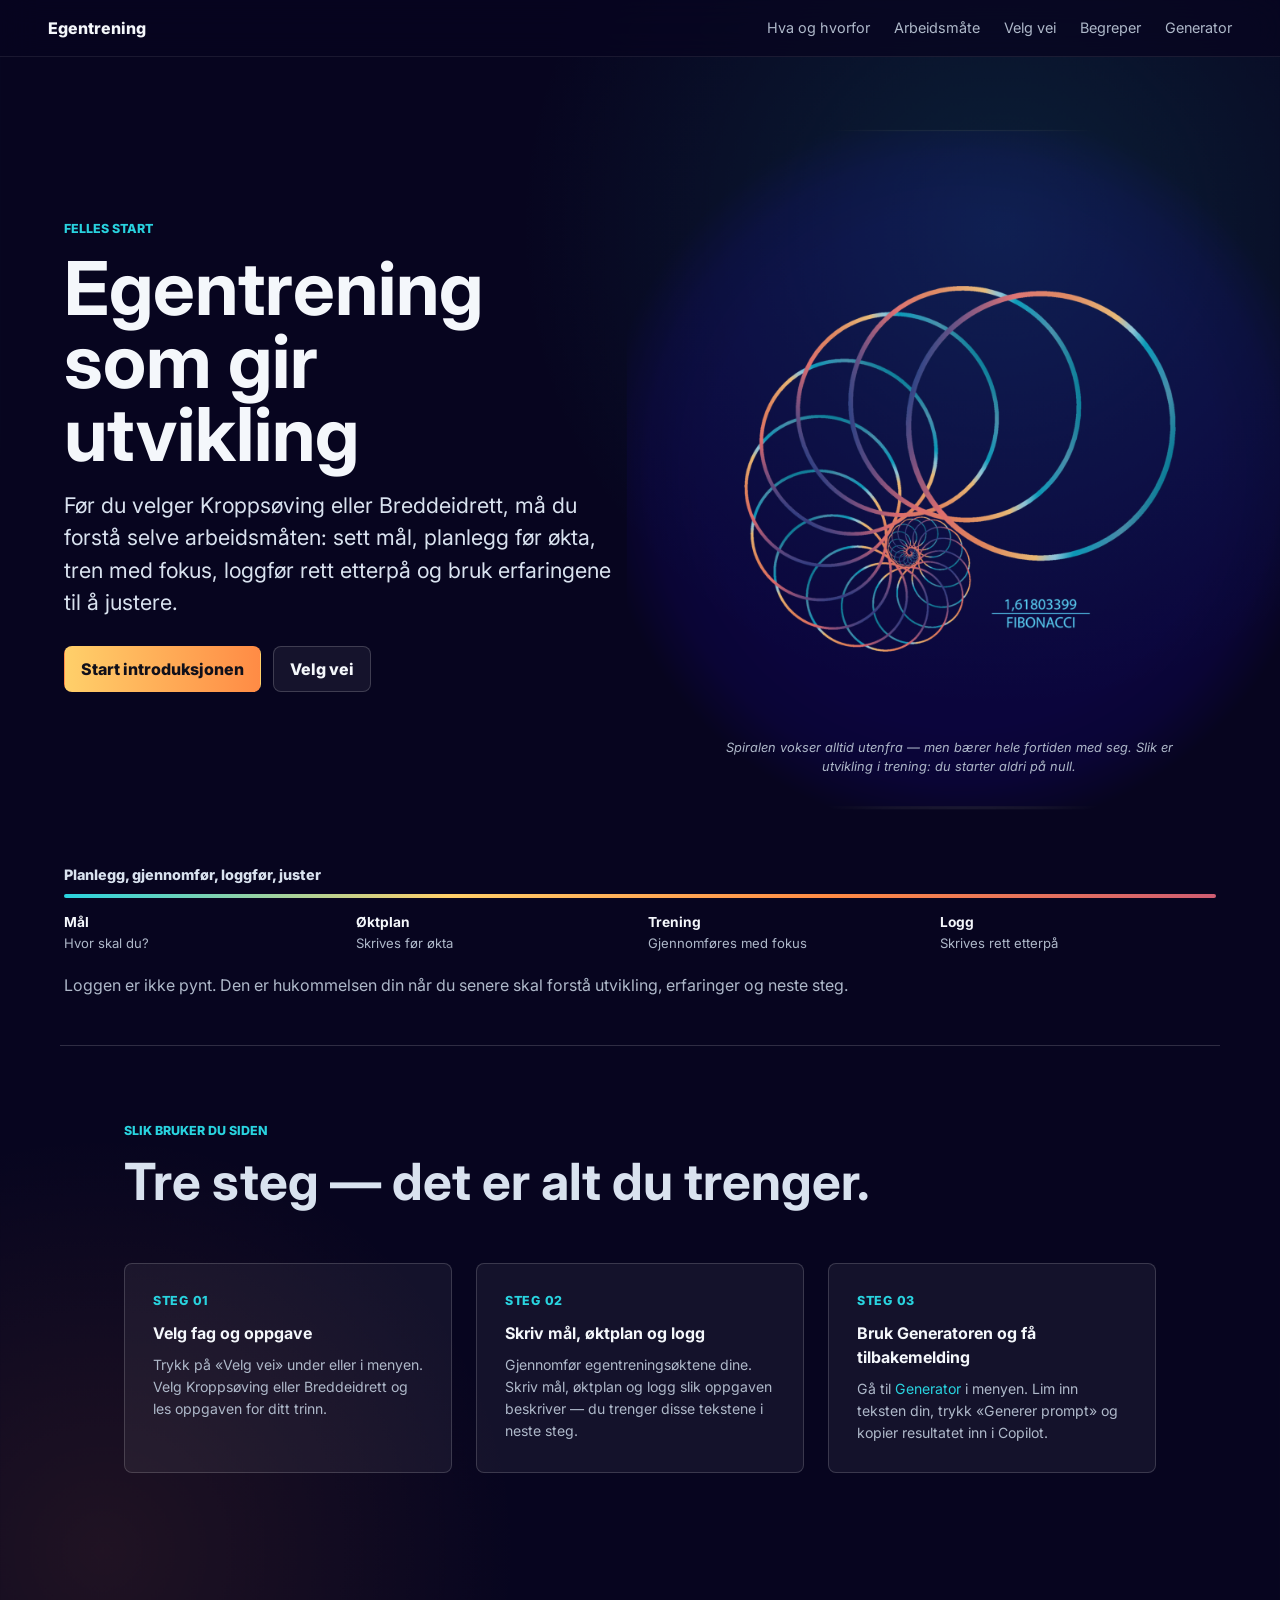
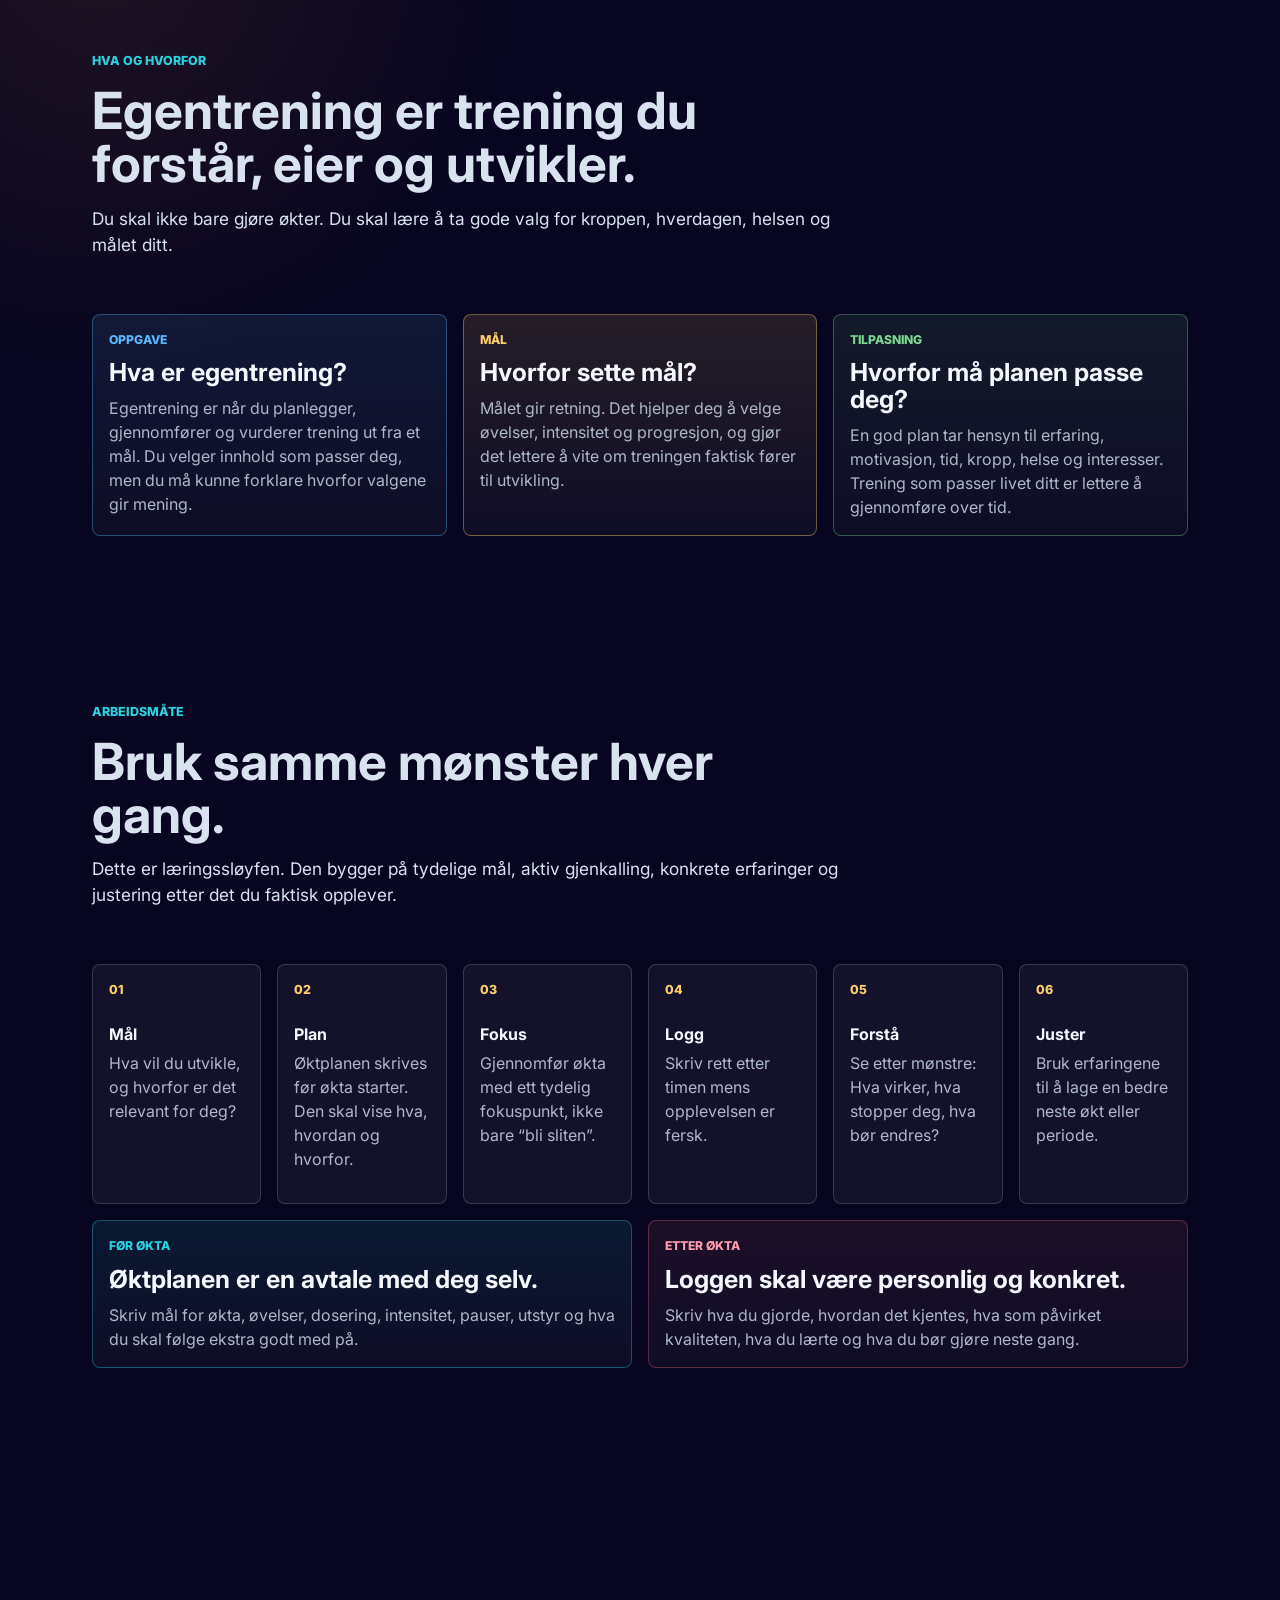
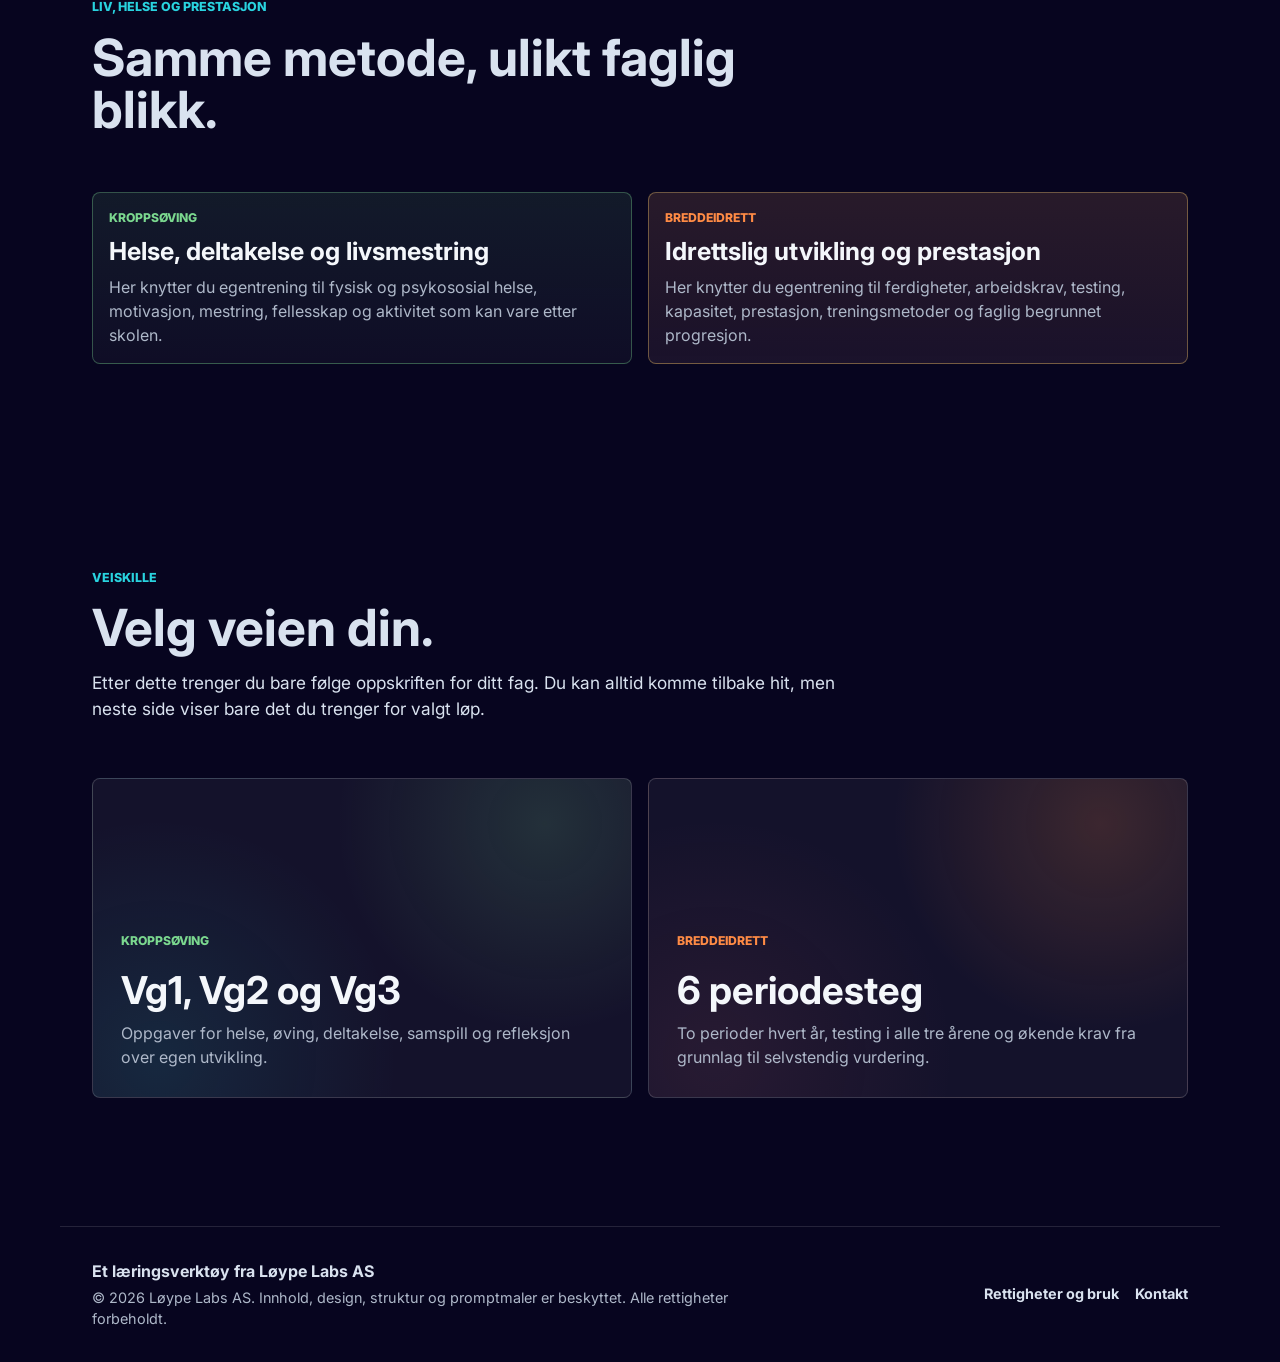
==== index.html @ dd4189c9 "Initial commit: Ork-egentrening læringsverktøy" ====
<!DOCTYPE html>
<html lang="nb">
<head>
  <meta charset="UTF-8">
  <meta name="viewport" content="width=device-width, initial-scale=1.0">
  <title>Egentrening som gir utvikling</title>
  <link rel="preconnect" href="https://fonts.googleapis.com">
  <link rel="preconnect" href="https://fonts.gstatic.com" crossorigin>
  <link href="https://fonts.googleapis.com/css2?family=Inter:wght@400;500;600;700;800&display=swap" rel="stylesheet">
  <link rel="stylesheet" href="styles/main.css">
</head>
<body>
  <header class="site-header" aria-label="Hovednavigasjon">
    <a class="brand" href="#top">Egentrening</a>
    <nav>
      <a href="#hva">Hva og hvorfor</a>
      <a href="#modell">Arbeidsmåte</a>
      <a href="#veiskille">Velg vei</a>
      <a href="begreper.html">Begreper</a>
      <a href="generator.html">Generator</a>
    </nav>
  </header>

  <main id="top">
    <section class="hero home-hero" aria-labelledby="hero-title">
      <div class="hero-copy">
        <p class="eyebrow">Felles start</p>
        <h1 id="hero-title">Egentrening som gir utvikling</h1>
        <p class="lead">
          Før du velger Kroppsøving eller Breddeidrett, må du forstå selve arbeidsmåten: sett mål, planlegg før økta, tren med fokus, loggfør rett etterpå og bruk erfaringene til å justere.
        </p>
        <div class="hero-actions" aria-label="Snarveier">
          <a class="button primary" href="#hva">Start introduksjonen</a>
          <a class="button secondary" href="#veiskille">Velg vei</a>
        </div>
      </div>

      <figure class="hero-visual seamless-spiral">
        <img src="assets/images/fibonacci-spiral.png" alt="Fibonacci-spiral">
        <figcaption class="spiral-caption">Spiralen vokser alltid utenfra — men bærer hele fortiden med seg. Slik er utvikling i trening: du starter aldri på null.</figcaption>
      </figure>

      <div class="hero-progress" aria-label="Felles arbeidsflyt">
        <div class="subject-line">
          <p class="line-title">Planlegg, gjennomfør, loggfør, juster</p>
          <div class="progress-line"><span></span></div>
          <ol class="period-labels">
            <li><strong>Mål</strong><span>Hvor skal du?</span></li>
            <li><strong>Øktplan</strong><span>Skrives før økta</span></li>
            <li><strong>Trening</strong><span>Gjennomføres med fokus</span></li>
            <li><strong>Logg</strong><span>Skrives rett etterpå</span></li>
          </ol>
        </div>
        <p>Loggen er ikke pynt. Den er hukommelsen din når du senere skal forstå utvikling, erfaringer og neste steg.</p>
      </div>
    </section>

    <section class="quick-guide" aria-labelledby="quick-guide-title">
      <div class="section-heading">
        <p class="eyebrow">Slik bruker du siden</p>
        <h2 id="quick-guide-title">Tre steg — det er alt du trenger.</h2>
      </div>
      <ol class="quick-steps">
        <li>
          <span class="step-num">Steg 01</span>
          <strong>Velg fag og oppgave</strong>
          <p>Trykk på «Velg vei» under eller i menyen. Velg Kroppsøving eller Breddeidrett og les oppgaven for ditt trinn.</p>
        </li>
        <li>
          <span class="step-num">Steg 02</span>
          <strong>Skriv mål, øktplan og logg</strong>
          <p>Gjennomfør egentreningsøktene dine. Skriv mål, øktplan og logg slik oppgaven beskriver — du trenger disse tekstene i neste steg.</p>
        </li>
        <li>
          <span class="step-num">Steg 03</span>
          <strong>Bruk Generatoren og få tilbakemelding</strong>
          <p>Gå til <a href="generator.html" style="color:var(--cyan)">Generator</a> i menyen. Lim inn teksten din, trykk «Generer prompt» og kopier resultatet inn i Copilot.</p>
        </li>
      </ol>
    </section>

    <section class="common-intro" id="hva" aria-labelledby="intro-title">
      <div class="section-heading">
        <p class="eyebrow">Hva og hvorfor</p>
        <h2 id="intro-title">Egentrening er trening du forstår, eier og utvikler.</h2>
        <p>Du skal ikke bare gjøre økter. Du skal lære å ta gode valg for kroppen, hverdagen, helsen og målet ditt.</p>
      </div>

      <div class="pedagogy-grid">
        <article class="method-box box-task">
          <span>Oppgave</span>
          <h3>Hva er egentrening?</h3>
          <p>Egentrening er når du planlegger, gjennomfører og vurderer trening ut fra et mål. Du velger innhold som passer deg, men du må kunne forklare hvorfor valgene gir mening.</p>
        </article>
        <article class="method-box box-goal">
          <span>Mål</span>
          <h3>Hvorfor sette mål?</h3>
          <p>Målet gir retning. Det hjelper deg å velge øvelser, intensitet og progresjon, og gjør det lettere å vite om treningen faktisk fører til utvikling.</p>
        </article>
        <article class="method-box box-health">
          <span>Tilpasning</span>
          <h3>Hvorfor må planen passe deg?</h3>
          <p>En god plan tar hensyn til erfaring, motivasjon, tid, kropp, helse og interesser. Trening som passer livet ditt er lettere å gjennomføre over tid.</p>
        </article>
      </div>
    </section>

    <section class="model-section compact-model" id="modell" aria-labelledby="model-title">
      <div class="section-heading">
        <p class="eyebrow">Arbeidsmåte</p>
        <h2 id="model-title">Bruk samme mønster hver gang.</h2>
        <p>Dette er læringssløyfen. Den bygger på tydelige mål, aktiv gjenkalling, konkrete erfaringer og justering etter det du faktisk opplever.</p>
      </div>

      <ol class="model-steps learning-cycle">
        <li><span>01</span><strong>Mål</strong><p>Hva vil du utvikle, og hvorfor er det relevant for deg?</p></li>
        <li><span>02</span><strong>Plan</strong><p>Øktplanen skrives før økta starter. Den skal vise hva, hvordan og hvorfor.</p></li>
        <li><span>03</span><strong>Fokus</strong><p>Gjennomfør økta med ett tydelig fokuspunkt, ikke bare “bli sliten”.</p></li>
        <li><span>04</span><strong>Logg</strong><p>Skriv rett etter timen mens opplevelsen er fersk.</p></li>
        <li><span>05</span><strong>Forstå</strong><p>Se etter mønstre: Hva virker, hva stopper deg, hva bør endres?</p></li>
        <li><span>06</span><strong>Juster</strong><p>Bruk erfaringene til å lage en bedre neste økt eller periode.</p></li>
      </ol>

      <div class="pattern-row">
        <article class="method-box box-plan">
          <span>Før økta</span>
          <h3>Øktplanen er en avtale med deg selv.</h3>
          <p>Skriv mål for økta, øvelser, dosering, intensitet, pauser, utstyr og hva du skal følge ekstra godt med på.</p>
        </article>
        <article class="method-box box-log">
          <span>Etter økta</span>
          <h3>Loggen skal være personlig og konkret.</h3>
          <p>Skriv hva du gjorde, hvordan det kjentes, hva som påvirket kvaliteten, hva du lærte og hva du bør gjøre neste gang.</p>
        </article>
      </div>
    </section>

    <section class="common-intro" aria-labelledby="health-title">
      <div class="section-heading">
        <p class="eyebrow">Liv, helse og prestasjon</p>
        <h2 id="health-title">Samme metode, ulikt faglig blikk.</h2>
      </div>
      <div class="contrast-grid">
        <article class="method-box box-health">
          <span>Kroppsøving</span>
          <h3>Helse, deltakelse og livsmestring</h3>
          <p>Her knytter du egentrening til fysisk og psykososial helse, motivasjon, mestring, fellesskap og aktivitet som kan vare etter skolen.</p>
        </article>
        <article class="method-box box-performance">
          <span>Breddeidrett</span>
          <h3>Idrettslig utvikling og prestasjon</h3>
          <p>Her knytter du egentrening til ferdigheter, arbeidskrav, testing, kapasitet, prestasjon, treningsmetoder og faglig begrunnet progresjon.</p>
        </article>
      </div>
    </section>

    <section class="path-choice" id="veiskille" aria-labelledby="choice-title">
      <div class="section-heading">
        <p class="eyebrow">Veiskille</p>
        <h2 id="choice-title">Velg veien din.</h2>
        <p>Etter dette trenger du bare følge oppskriften for ditt fag. Du kan alltid komme tilbake hit, men neste side viser bare det du trenger for valgt løp.</p>
      </div>
      <div class="path-grid">
        <a class="path-card path-pe" href="kroppsoving.html">
          <span>Kroppsøving</span>
          <strong>Vg1, Vg2 og Vg3</strong>
          <p>Oppgaver for helse, øving, deltakelse, samspill og refleksjon over egen utvikling.</p>
        </a>
        <a class="path-card path-bredde" href="breddeidrett.html">
          <span>Breddeidrett</span>
          <strong>6 periodesteg</strong>
          <p>To perioder hvert år, testing i alle tre årene og økende krav fra grunnlag til selvstendig vurdering.</p>
        </a>
      </div>
    </section>
  </main>
  <footer class="site-footer">
    <div>
      <strong>Et læringsverktøy fra Løype Labs AS</strong>
      <p>© 2026 Løype Labs AS. Innhold, design, struktur og promptmaler er beskyttet. Alle rettigheter forbeholdt.</p>
    </div>
    <nav aria-label="Bunnlenker">
      <a href="juridisk.html">Rettigheter og bruk</a>
      <a href="juridisk.html#kontakt">Kontakt</a>
    </nav>
  </footer>
</body>
</html>
---- styles/main.css ----
:root {
  --night: #07051f;
  --deep: #0d102b;
  --panel: rgba(255, 255, 255, 0.055);
  --panel-strong: rgba(255, 255, 255, 0.09);
  --ink: #f4f7fb;
  --muted: #aeb8c9;
  --soft: #d9e2ef;
  --cyan: #29d3df;
  --teal: #119dac;
  --copper: #ff8b45;
  --gold: #ffd06a;
  --rose: #cf5d72;
  --violet: #7d7af8;
  --green: #7bd88f;
  --blue: #5ab8ff;
  --line: rgba(255, 255, 255, 0.16);
  --max: 1160px;
  --radius: 8px;
}

* {
  box-sizing: border-box;
}

html {
  scroll-behavior: smooth;
}

body {
  margin: 0;
  color: var(--ink);
  background:
    radial-gradient(circle at 78% 5%, rgba(41, 211, 223, 0.13), transparent 30rem),
    radial-gradient(circle at 8% 34%, rgba(255, 139, 69, 0.1), transparent 26rem),
    var(--night);
  font-family: Inter, system-ui, -apple-system, BlinkMacSystemFont, "Segoe UI", sans-serif;
  line-height: 1.5;
}

a {
  color: inherit;
  text-decoration: none;
}

.site-header {
  position: fixed;
  inset: 0 0 auto;
  z-index: 20;
  display: flex;
  align-items: center;
  justify-content: space-between;
  gap: 1.5rem;
  padding: 1rem clamp(1rem, 4vw, 3rem);
  background: rgba(7, 5, 31, 0.74);
  border-bottom: 1px solid rgba(255, 255, 255, 0.08);
  backdrop-filter: blur(18px);
}

.brand {
  font-weight: 800;
}

nav {
  display: flex;
  gap: clamp(0.75rem, 2vw, 1.5rem);
  color: var(--muted);
  font-size: 0.9rem;
}

nav a:hover,
nav a:focus-visible {
  color: var(--cyan);
}

.hero {
  min-height: 100vh;
  display: grid;
  grid-template-columns: minmax(28rem, 1.02fr) minmax(18rem, 0.98fr);
  grid-template-rows: 1fr auto;
  gap: clamp(2rem, 5vw, 5rem);
  align-items: center;
  max-width: 1320px;
  margin: 0 auto;
  padding: clamp(7rem, 12vh, 10rem) clamp(1.25rem, 5vw, 4rem) 2rem;
}

.hero-copy {
  max-width: 46rem;
}

.eyebrow,
.section-kicker,
.period-kicker {
  margin: 0 0 0.85rem;
  color: var(--cyan);
  font-size: 0.78rem;
  font-weight: 800;
  letter-spacing: 0;
  text-transform: uppercase;
}

h1,
h2,
h3,
h4,
p {
  margin-top: 0;
}

h1 {
  margin-bottom: 1.15rem;
  font-size: clamp(3rem, 5.8vw, 5.85rem);
  line-height: 0.98;
  letter-spacing: 0;
  overflow-wrap: normal;
}

h2 {
  margin-bottom: 1rem;
  font-size: clamp(2rem, 4vw, 3.8rem);
  line-height: 1.03;
  letter-spacing: 0;
}

h3 {
  margin-bottom: 0.9rem;
  font-size: clamp(1.5rem, 3vw, 2.65rem);
  line-height: 1.08;
  letter-spacing: 0;
}

h4 {
  margin-bottom: 0.75rem;
  font-size: 1rem;
}

.lead {
  color: var(--soft);
  font-size: clamp(1.05rem, 1.8vw, 1.35rem);
  max-width: 36rem;
}

.hero-actions {
  display: flex;
  flex-wrap: wrap;
  gap: 0.75rem;
  margin-top: 1.75rem;
}

.button {
  display: inline-flex;
  align-items: center;
  justify-content: center;
  min-height: 2.85rem;
  padding: 0 1rem;
  border: 1px solid transparent;
  border-radius: var(--radius);
  font-weight: 800;
}

.button.primary {
  color: #11101a;
  background: linear-gradient(90deg, var(--gold), var(--copper));
}

.button.secondary {
  color: var(--ink);
  border-color: rgba(255, 255, 255, 0.18);
  background: rgba(255, 255, 255, 0.06);
}

.hero-visual {
  position: relative;
  min-height: clamp(22rem, 55vw, 43rem);
  margin: 0;
}

.hero-visual img {
  position: absolute;
  inset: 50% auto auto 50%;
  width: min(56vw, 42rem);
  max-width: none;
  transform: translate(-48%, -48%);
  filter: drop-shadow(0 2rem 5rem rgba(0, 0, 0, 0.45));
}

.seamless-spiral {
  overflow: visible;
}

.seamless-spiral img {
  mix-blend-mode: screen;
  opacity: 0.94;
  -webkit-mask-image: radial-gradient(circle at 50% 50%, #000 54%, rgba(0, 0, 0, 0.72) 66%, transparent 76%);
  mask-image: radial-gradient(circle at 50% 50%, #000 54%, rgba(0, 0, 0, 0.72) 66%, transparent 76%);
}

.hero-progress {
  grid-column: 1 / -1;
  color: var(--muted);
}

.dual-progress {
  display: grid;
  gap: 1.35rem;
}

.subject-line {
  min-width: 0;
}

.line-title {
  margin-bottom: 0.55rem;
  color: var(--soft);
  font-size: 0.9rem;
  font-weight: 800;
}

.progress-line,
.track-line {
  height: 0.22rem;
  overflow: hidden;
  border-radius: 999px;
  background: rgba(255, 255, 255, 0.13);
}

.progress-line span,
.track-line span {
  display: block;
  height: 100%;
  width: 100%;
  background: linear-gradient(90deg, var(--cyan), var(--gold), var(--copper), var(--rose));
}

.subject-line-pe .progress-line span {
  background: linear-gradient(90deg, var(--cyan), var(--gold), var(--copper));
}

.period-labels {
  display: grid;
  grid-template-columns: repeat(4, 1fr);
  gap: 1rem;
  margin: 0.85rem 0 1.2rem;
  padding: 0;
  list-style: none;
}

.period-labels-three {
  grid-template-columns: repeat(3, 1fr);
}

.period-labels li {
  display: grid;
  gap: 0.1rem;
}

.period-labels strong,
#period-nav strong {
  color: var(--ink);
  font-size: 0.86rem;
}

.period-labels span,
#period-nav span {
  color: var(--muted);
  font-size: 0.82rem;
}

.intro-band,
.model-section,
.common-intro,
.path-choice,
.recipe-section,
.assignment-entry,
.assignment-overview,
.assignment-track,
.smartof,
.plan-section,
.knowledge,
.concepts,
.closing {
  max-width: var(--max);
  margin: 0 auto;
  padding: clamp(4rem, 10vw, 8rem) clamp(1.25rem, 5vw, 2rem);
}

.home-hero {
  min-height: 94vh;
}

.common-intro,
.recipe-section,
.path-choice {
  max-width: var(--max);
  margin: 0 auto;
  padding: clamp(4rem, 8vw, 7rem) clamp(1.25rem, 5vw, 2rem);
}

.compact-model {
  padding-top: clamp(2rem, 5vw, 4rem);
}

.pedagogy-grid,
.recipe-grid,
.contrast-grid,
.pattern-row,
.path-grid {
  display: grid;
  gap: 1rem;
}

.pedagogy-grid,
.recipe-grid {
  grid-template-columns: repeat(3, 1fr);
}

.contrast-grid,
.pattern-row,
.path-grid {
  grid-template-columns: repeat(2, 1fr);
}

.method-box,
.path-card,
.path-summary,
.step-card {
  border: 1px solid var(--line);
  border-radius: var(--radius);
  background: var(--panel);
}

.method-box {
  min-height: 100%;
  padding: 1rem;
}

.method-box span,
.path-card span,
.path-summary span {
  display: block;
  margin-bottom: 0.65rem;
  font-size: 0.76rem;
  font-weight: 800;
  text-transform: uppercase;
}

.method-box h3 {
  margin-bottom: 0.65rem;
  font-size: clamp(1.2rem, 2vw, 1.55rem);
}

.method-box p,
.path-card p,
.path-summary p,
.step-card p {
  margin-bottom: 0;
  color: var(--muted);
}

.box-task {
  border-color: rgba(90, 184, 255, 0.36);
  background: linear-gradient(180deg, rgba(90, 184, 255, 0.11), rgba(255, 255, 255, 0.035));
}

.box-task span {
  color: var(--blue);
}

.box-goal {
  border-color: rgba(255, 208, 106, 0.38);
  background: linear-gradient(180deg, rgba(255, 208, 106, 0.12), rgba(255, 255, 255, 0.035));
}

.box-goal span {
  color: var(--gold);
}

.box-health {
  border-color: rgba(123, 216, 143, 0.34);
  background: linear-gradient(180deg, rgba(123, 216, 143, 0.1), rgba(255, 255, 255, 0.035));
}

.box-health span {
  color: var(--green);
}

.box-plan {
  border-color: rgba(41, 211, 223, 0.34);
  background: linear-gradient(180deg, rgba(41, 211, 223, 0.1), rgba(255, 255, 255, 0.035));
}

.box-plan span {
  color: var(--cyan);
}

.box-log {
  border-color: rgba(207, 93, 114, 0.38);
  background: linear-gradient(180deg, rgba(207, 93, 114, 0.11), rgba(255, 255, 255, 0.035));
}

.box-log span {
  color: #ff9aac;
}

.box-reflect {
  border-color: rgba(125, 122, 248, 0.42);
  background: linear-gradient(180deg, rgba(125, 122, 248, 0.12), rgba(255, 255, 255, 0.035));
}

.box-reflect span {
  color: #aaa8ff;
}

.box-test {
  border-color: rgba(255, 139, 69, 0.4);
  background: linear-gradient(180deg, rgba(255, 139, 69, 0.12), rgba(255, 255, 255, 0.035));
}

.box-test span {
  color: var(--copper);
}

.box-performance {
  border-color: rgba(255, 208, 106, 0.36);
  background:
    linear-gradient(180deg, rgba(255, 139, 69, 0.1), rgba(207, 93, 114, 0.055)),
    rgba(255, 255, 255, 0.035);
}

.box-performance span {
  color: var(--copper);
}

.compact-box {
  padding: 0.85rem;
}

.compact-box p {
  font-size: 0.94rem;
}

.path-choice {
  padding-bottom: clamp(5rem, 10vw, 8rem);
}

.standalone-choice {
  min-height: 100vh;
  display: grid;
  align-content: center;
  padding-top: clamp(7rem, 12vh, 9rem);
}

.path-card {
  min-height: 20rem;
  display: grid;
  align-content: end;
  gap: 0.65rem;
  padding: clamp(1.25rem, 3vw, 1.75rem);
  transition: transform 160ms ease, border-color 160ms ease, background 160ms ease;
}

.path-card:hover,
.path-card:focus-visible {
  transform: translateY(-3px);
  border-color: rgba(41, 211, 223, 0.55);
}

.path-card strong {
  display: block;
  font-size: clamp(1.7rem, 3vw, 2.5rem);
  line-height: 1.03;
}

.path-pe {
  background:
    radial-gradient(circle at 84% 14%, rgba(123, 216, 143, 0.15), transparent 13rem),
    radial-gradient(circle at 12% 88%, rgba(41, 211, 223, 0.11), transparent 15rem),
    var(--panel);
}

.path-pe span {
  color: var(--green);
}

.path-bredde {
  background:
    radial-gradient(circle at 84% 14%, rgba(255, 139, 69, 0.17), transparent 13rem),
    radial-gradient(circle at 12% 88%, rgba(207, 93, 114, 0.1), transparent 15rem),
    var(--panel);
}

.path-bredde span {
  color: var(--copper);
}

.path-hero {
  min-height: 72vh;
  display: grid;
  grid-template-columns: minmax(0, 1fr) minmax(18rem, 0.52fr);
  gap: clamp(2rem, 6vw, 5rem);
  align-items: center;
  max-width: var(--max);
  margin: 0 auto;
  padding: clamp(7rem, 12vh, 9rem) clamp(1.25rem, 5vw, 2rem) clamp(3rem, 8vw, 5rem);
}

.path-summary {
  padding: 1.25rem;
}

.path-summary strong {
  display: block;
  margin-bottom: 0.65rem;
  font-size: clamp(1.45rem, 2.5vw, 2rem);
  line-height: 1.08;
}

.pe-hero .path-summary {
  background:
    linear-gradient(180deg, rgba(123, 216, 143, 0.1), rgba(41, 211, 223, 0.06)),
    var(--panel);
}

.pe-hero .path-summary span {
  color: var(--green);
}

.bredde-hero .path-summary {
  background:
    linear-gradient(180deg, rgba(255, 139, 69, 0.12), rgba(207, 93, 114, 0.06)),
    var(--panel);
}

.bredde-hero .path-summary span {
  color: var(--copper);
}

.four-cards {
  grid-template-columns: repeat(2, 1fr);
}

.wide-model {
  margin-bottom: 0;
}

.step-timeline {
  display: grid;
  gap: 1rem;
}

.task-stack {
  display: grid;
  gap: clamp(1rem, 3vw, 1.35rem);
}

.task-panel {
  display: grid;
  gap: 1rem;
  padding: clamp(1rem, 3vw, 1.35rem);
  border: 1px solid var(--line);
  border-radius: var(--radius);
  background: var(--panel);
}

.pe-panel {
  background:
    linear-gradient(180deg, rgba(123, 216, 143, 0.08), rgba(41, 211, 223, 0.04)),
    var(--panel);
}

.task-header {
  display: grid;
  grid-template-columns: minmax(0, 1fr) minmax(10rem, 13rem);
  gap: 1rem;
  align-items: end;
}

.task-header .period-kicker {
  grid-column: 1 / -1;
  margin-bottom: 0;
}

.task-header h3 {
  margin-bottom: 0;
  font-size: clamp(1.45rem, 2.7vw, 2.25rem);
}

.task-brief {
  max-width: 58rem;
  color: var(--soft);
  font-size: 1.04rem;
}

.task-columns {
  display: grid;
  grid-template-columns: repeat(2, 1fr);
  gap: 1rem;
}

.task-columns ul,
.method-box ul {
  display: grid;
  gap: 0.55rem;
  margin: 0;
  padding-left: 1.1rem;
  color: var(--muted);
}

.theory-note {
  padding: 0.9rem 1rem;
  border: 1px solid rgba(255, 208, 106, 0.28);
  border-radius: var(--radius);
  color: var(--soft);
  background: rgba(255, 208, 106, 0.07);
}

.theory-note strong {
  color: var(--gold);
}

.wide-note {
  margin-top: 1rem;
}

.step-card {
  display: grid;
  grid-template-columns: 4rem minmax(0, 1fr);
  gap: 1rem;
  padding: clamp(1rem, 3vw, 1.25rem);
  background:
    linear-gradient(90deg, rgba(255, 139, 69, 0.08), transparent 24rem),
    var(--panel);
}

.step-card > *:not(.step-number) {
  grid-column: 2;
}

.step-number {
  grid-row: 1 / span 7;
  display: grid;
  place-items: center;
  align-self: stretch;
  min-height: 100%;
  border: 1px solid rgba(255, 208, 106, 0.35);
  border-radius: var(--radius);
  color: var(--gold);
  font-weight: 800;
  background: rgba(255, 208, 106, 0.07);
}

.step-card h3 {
  margin-bottom: 0;
  font-size: clamp(1.45rem, 2.5vw, 2.1rem);
}

.step-card .method-box {
  margin-top: 0;
}

.compact-hero {
  min-height: 58vh;
}

.site-footer {
  display: flex;
  align-items: center;
  justify-content: space-between;
  gap: 1.5rem;
  max-width: var(--max);
  margin: 0 auto;
  padding: 2rem clamp(1.25rem, 5vw, 2rem);
  border-top: 1px solid rgba(255, 255, 255, 0.12);
  color: var(--muted);
}

.site-footer strong {
  display: block;
  margin-bottom: 0.25rem;
  color: var(--soft);
}

.site-footer p {
  max-width: 42rem;
  margin: 0;
  font-size: 0.9rem;
}

.site-footer nav {
  display: flex;
  flex-wrap: wrap;
  justify-content: flex-end;
  gap: 1rem;
}

.site-footer a {
  color: var(--soft);
  font-size: 0.9rem;
  font-weight: 700;
}

.site-footer a:hover,
.site-footer a:focus-visible {
  color: var(--cyan);
}

.intro-band {
  display: grid;
  grid-template-columns: minmax(0, 1fr) minmax(16rem, 0.7fr);
  gap: clamp(2rem, 7vw, 6rem);
  align-items: center;
}

.intro-copy p,
.section-heading,
.period-lead {
  color: var(--soft);
  font-size: 1.08rem;
}

.section-heading {
  max-width: 47rem;
  margin-bottom: clamp(2rem, 5vw, 3.5rem);
}

.learning-visual,
.period-visual,
.plan-visual,
.mini-illustration {
  position: relative;
  overflow: hidden;
  min-height: 16rem;
  border: 1px solid var(--line);
  border-radius: var(--radius);
  background:
    radial-gradient(circle at 50% 50%, rgba(41, 211, 223, 0.08), transparent 12rem),
    rgba(255, 255, 255, 0.035);
}

.learning-visual .orbit,
.visual-cycle span,
.visual-target span,
.visual-analysis span {
  position: absolute;
  border: 3px solid rgba(41, 211, 223, 0.72);
  border-left-color: var(--copper);
  border-bottom-color: var(--gold);
  border-radius: 999px;
}

.learning-visual .orbit-one {
  width: 14rem;
  height: 14rem;
  right: 18%;
  bottom: 2rem;
}

.learning-visual .orbit-two {
  width: 9rem;
  height: 9rem;
  right: 42%;
  bottom: 4.5rem;
}

.learning-visual .orbit-three {
  width: 5rem;
  height: 5rem;
  right: 61%;
  bottom: 6.5rem;
}

.core-dot {
  position: absolute;
  right: 57%;
  bottom: 7.2rem;
  width: 0.8rem;
  height: 0.8rem;
  border-radius: 999px;
  background: var(--copper);
}

.model-steps,
.workflow-steps,
.smart-grid,
.knowledge-grid {
  display: grid;
  gap: 1rem;
  padding: 0;
  list-style: none;
}

.model-steps {
  grid-template-columns: repeat(6, 1fr);
}

.model-steps li,
.workflow-steps li,
.smart-grid article,
.knowledge-grid article,
.learning-block,
.retrieval,
.concept-group,
.plan-list li {
  border: 1px solid var(--line);
  border-radius: var(--radius);
  background: var(--panel);
}

.model-steps li {
  min-height: 100%;
  padding: 1rem;
}

.model-steps span,
.workflow-steps span {
  display: block;
  margin-bottom: 1.4rem;
  color: var(--gold);
  font-weight: 800;
  font-size: 0.78rem;
}

.model-steps strong,
.workflow-steps strong,
.smart-grid span {
  display: block;
  margin-bottom: 0.3rem;
  font-size: 1rem;
}

.model-steps p,
.workflow-steps p,
.smart-grid p,
.knowledge-grid p,
.learning-block p,
.learning-block li,
.retrieval p,
.concept-group dd,
.plan-list span,
.period-panel p,
.closing p {
  color: var(--muted);
}

.assignment-entry {
  padding-top: clamp(2rem, 5vw, 4rem);
}

.subject-entry-grid {
  display: grid;
  grid-template-columns: repeat(2, 1fr);
  gap: 1rem;
}

.subject-entry {
  min-height: 16rem;
  display: grid;
  align-content: end;
  gap: 0.65rem;
  padding: clamp(1.1rem, 3vw, 1.5rem);
  border: 1px solid var(--line);
  border-radius: var(--radius);
  background:
    radial-gradient(circle at 88% 10%, rgba(41, 211, 223, 0.14), transparent 13rem),
    var(--panel);
}

.subject-entry-bredde {
  background:
    radial-gradient(circle at 88% 10%, rgba(255, 139, 69, 0.16), transparent 13rem),
    var(--panel);
}

.subject-entry span {
  color: var(--cyan);
  font-weight: 800;
  font-size: 0.78rem;
  text-transform: uppercase;
}

.subject-entry-bredde span {
  color: var(--gold);
}

.subject-entry strong {
  font-size: clamp(1.35rem, 3vw, 2.2rem);
  line-height: 1.05;
}

.subject-entry p {
  max-width: 30rem;
  margin-bottom: 0;
  color: var(--muted);
}

.journey {
  display: grid;
  grid-template-columns: minmax(16rem, 21rem) minmax(0, 1fr);
  gap: clamp(2rem, 6vw, 5rem);
  max-width: var(--max);
  margin: 0 auto;
  padding: clamp(4rem, 9vw, 7rem) clamp(1.25rem, 5vw, 2rem);
}

.journey-track {
  position: sticky;
  top: 6rem;
  align-self: start;
}

.journey-track h2 {
  font-size: clamp(1.8rem, 3vw, 2.7rem);
}

.track-line {
  margin: 1.5rem 0;
}

#track-fill {
  width: 25%;
  transition: width 160ms ease;
}

#period-nav {
  display: grid;
  gap: 0.75rem;
  margin: 0;
  padding: 0;
  list-style: none;
}

#period-nav a {
  display: grid;
  gap: 0.1rem;
  padding: 0.85rem 0.95rem;
  border: 1px solid var(--line);
  border-radius: var(--radius);
  background: rgba(255, 255, 255, 0.035);
}

#period-nav .is-active a {
  border-color: rgba(41, 211, 223, 0.65);
  background: rgba(41, 211, 223, 0.12);
}

.periods {
  display: grid;
  gap: 2rem;
}

.period-panel {
  min-height: 96vh;
  display: grid;
  align-content: center;
  padding: clamp(3rem, 5vw, 4.5rem) 0;
  border-top: 1px solid var(--line);
  scroll-margin-top: 5rem;
}

.period-lead {
  max-width: 46rem;
}

.period-layout {
  display: grid;
  grid-template-columns: minmax(15rem, 0.8fr) minmax(0, 1fr);
  gap: 1rem;
  margin-top: 2rem;
}

.period-visual {
  grid-row: span 3;
}

.learning-block,
.retrieval {
  padding: 1rem;
}

.learning-block ul {
  display: grid;
  gap: 0.65rem;
  margin: 0;
  padding-left: 1.1rem;
}

.retrieval {
  border-color: rgba(255, 208, 106, 0.35);
  background: rgba(255, 208, 106, 0.07);
}

.retrieval strong {
  color: var(--gold);
}

.visual-target span:nth-child(1) {
  width: 10rem;
  height: 10rem;
  inset: 3rem auto auto 50%;
  transform: translateX(-50%);
}

.visual-target span:nth-child(2) {
  width: 6.5rem;
  height: 6.5rem;
  inset: 4.75rem auto auto 50%;
  transform: translateX(-50%);
}

.visual-target span:nth-child(3) {
  width: 2.8rem;
  height: 2.8rem;
  inset: 6.6rem auto auto 50%;
  transform: translateX(-50%);
  background: rgba(255, 139, 69, 0.18);
}

.visual-flow {
  display: grid;
  align-content: center;
  gap: 0.75rem;
  padding: 1.5rem;
}

.visual-flow span {
  position: relative;
  display: block;
  padding: 0.75rem 1rem;
  border: 1px solid rgba(41, 211, 223, 0.35);
  border-radius: var(--radius);
  color: var(--soft);
  background: rgba(41, 211, 223, 0.08);
}

.visual-flow span:not(:last-child)::after {
  content: "";
  position: absolute;
  left: 1.4rem;
  bottom: -0.78rem;
  width: 2px;
  height: 0.78rem;
  background: linear-gradient(var(--cyan), var(--copper));
}

.visual-analysis span:nth-child(1) {
  width: 12rem;
  height: 12rem;
  inset: 2rem auto auto 1.6rem;
}

.visual-analysis span:nth-child(2) {
  width: 12rem;
  height: 12rem;
  inset: 2rem 1.6rem auto auto;
}

.visual-analysis span:nth-child(3) {
  width: 5rem;
  height: 5rem;
  inset: 5.5rem auto auto 50%;
  transform: translateX(-50%);
  background: rgba(255, 208, 106, 0.13);
}

.visual-analysis span:nth-child(4) {
  width: 70%;
  height: 3px;
  inset: auto auto 3rem 15%;
  border: 0;
  border-radius: 0;
  background: linear-gradient(90deg, var(--cyan), var(--gold), var(--copper));
}

.visual-cycle span:nth-child(1) {
  width: 13rem;
  height: 13rem;
  inset: 2.1rem auto auto 50%;
  transform: translateX(-50%);
}

.visual-cycle span:nth-child(2) {
  width: 9rem;
  height: 9rem;
  inset: 4.1rem auto auto 50%;
  transform: translateX(-50%);
}

.visual-cycle span:nth-child(3) {
  width: 5rem;
  height: 5rem;
  inset: 6.1rem auto auto 50%;
  transform: translateX(-50%);
}

.visual-cycle span:nth-child(4) {
  width: 1rem;
  height: 1rem;
  inset: 8rem auto auto 50%;
  transform: translateX(-50%);
  background: var(--copper);
}

.smart-grid {
  grid-template-columns: repeat(7, 1fr);
}

.smart-grid article {
  min-height: 100%;
  padding: 1rem;
}

.smart-grid strong {
  display: inline-grid;
  place-items: center;
  width: 2.2rem;
  height: 2.2rem;
  margin-bottom: 1rem;
  border-radius: 999px;
  color: #0d102b;
  background: linear-gradient(135deg, var(--cyan), var(--gold));
}

.example-row {
  display: grid;
  grid-template-columns: 0.8fr 1.2fr;
  gap: 1rem;
  margin-top: 1rem;
}

.example-row p {
  margin: 0;
  padding: 1rem;
  border-left: 3px solid var(--copper);
  background: var(--panel);
}

.plan-layout {
  display: grid;
  grid-template-columns: minmax(16rem, 0.58fr) minmax(0, 1fr);
  gap: 1.25rem;
  align-items: start;
}

.plan-visual {
  min-height: 30rem;
}

.plan-visual span {
  position: absolute;
  left: 50%;
  width: 70%;
  height: 3px;
  transform: translateX(-50%);
  background: linear-gradient(90deg, var(--cyan), var(--gold), var(--copper));
}

.plan-visual span:nth-child(1) {
  top: 18%;
}

.plan-visual span:nth-child(2) {
  top: 34%;
  width: 58%;
}

.plan-visual span:nth-child(3) {
  top: 50%;
  width: 46%;
}

.plan-visual span:nth-child(4) {
  top: 66%;
  width: 34%;
}

.plan-visual span:nth-child(5) {
  top: 82%;
  width: 22%;
}

.plan-list {
  display: grid;
  grid-template-columns: repeat(2, 1fr);
  gap: 0.75rem;
  margin: 0;
  padding: 0;
  list-style: none;
}

.plan-list li {
  padding: 0.9rem;
}

.plan-list strong,
.plan-list span {
  display: block;
}

.knowledge-grid {
  grid-template-columns: repeat(3, 1fr);
}

.knowledge-grid article {
  padding: 1rem;
}

.knowledge-grid h3 {
  font-size: 1.15rem;
}

.mini-illustration {
  min-height: 8rem;
  margin-bottom: 1rem;
}

.mini-illustration::before,
.mini-illustration::after {
  content: "";
  position: absolute;
  border-radius: 999px;
}

.recall::before {
  width: 5.5rem;
  height: 5.5rem;
  left: 1.3rem;
  top: 1.3rem;
  border: 3px solid var(--cyan);
}

.recall::after {
  width: 3rem;
  height: 3rem;
  right: 1.7rem;
  bottom: 1.5rem;
  border: 3px solid var(--copper);
}

.compare::before {
  inset: 1.4rem auto auto 1.4rem;
  width: 34%;
  height: 4.8rem;
  border: 2px solid rgba(207, 93, 114, 0.8);
}

.compare::after {
  inset: 1.4rem 1.4rem auto auto;
  width: 34%;
  height: 4.8rem;
  border: 2px solid rgba(41, 211, 223, 0.8);
}

.spaced::before {
  inset: 50% auto auto 12%;
  width: 76%;
  height: 3px;
  background: linear-gradient(90deg, var(--cyan), var(--gold), var(--copper));
}

.spaced::after {
  inset: 42% auto auto 18%;
  width: 1rem;
  height: 1rem;
  box-shadow: 4rem 0 0 var(--gold), 9rem 0 0 var(--copper);
  background: var(--cyan);
}

.concept-groups {
  display: grid;
  grid-template-columns: repeat(2, 1fr);
  gap: 1rem;
}

.concept-group {
  padding: 1rem;
}

.concept-group h3 {
  margin-bottom: 1rem;
  font-size: 1.15rem;
}

.concept-group dl {
  display: grid;
  gap: 0.8rem;
  margin: 0;
}

.concept-group div {
  padding-top: 0.8rem;
  border-top: 1px solid rgba(255, 255, 255, 0.09);
}

.concept-group dt {
  margin-bottom: 0.18rem;
  color: var(--soft);
  font-weight: 800;
}

.concept-group dd {
  margin: 0;
}

.closing {
  text-align: center;
}

.closing p {
  max-width: 40rem;
  margin-inline: auto;
}

.closing .button {
  margin-top: 1.75rem;
}

.closing-actions {
  display: flex;
  flex-wrap: wrap;
  justify-content: center;
  gap: 0.75rem;
  margin-top: 1.75rem;
}

.closing-actions .button,
.closing .closing-actions .button {
  margin-top: 0;
}

.generator-hero {
  min-height: 76vh;
  display: grid;
  grid-template-columns: minmax(0, 1fr) minmax(18rem, 0.72fr);
  gap: clamp(2rem, 6vw, 5rem);
  align-items: center;
  max-width: 1320px;
  margin: 0 auto;
  padding: clamp(7rem, 12vh, 9rem) clamp(1.25rem, 5vw, 4rem) 3rem;
}

.assignment-hero {
  min-height: 82vh;
  display: grid;
  grid-template-columns: minmax(0, 1fr) minmax(18rem, 0.7fr);
  gap: clamp(2rem, 6vw, 5rem);
  align-items: center;
  max-width: 1320px;
  margin: 0 auto;
  padding: clamp(7rem, 12vh, 9rem) clamp(1.25rem, 5vw, 4rem) 3rem;
}

.assignment-hero-copy {
  max-width: 52rem;
}

.assignment-spiral {
  position: relative;
  min-height: clamp(18rem, 40vw, 35rem);
  margin: 0;
}

.assignment-spiral img {
  position: absolute;
  inset: 50% auto auto 50%;
  width: min(48vw, 36rem);
  max-width: none;
  transform: translate(-50%, -50%);
  filter: drop-shadow(0 2rem 5rem rgba(0, 0, 0, 0.45));
}

.workflow-steps {
  grid-template-columns: repeat(4, 1fr);
}

.workflow-steps li {
  padding: 1rem;
}

.assignment-track {
  padding-top: clamp(3rem, 8vw, 6rem);
}

.assignment-grid {
  display: grid;
  grid-template-columns: repeat(3, 1fr);
  gap: 1rem;
}

.assignment-card {
  display: flex;
  flex-direction: column;
  gap: 0.95rem;
  min-height: 100%;
  padding: clamp(1rem, 3vw, 1.25rem);
  border: 1px solid var(--line);
  border-radius: var(--radius);
  background: var(--panel);
}

.assignment-card h3 {
  margin-bottom: 0;
  font-size: clamp(1.35rem, 2.4vw, 1.9rem);
  line-height: 1.12;
}

.assignment-card h4 {
  margin: 0.35rem 0 0;
}

.assignment-card p,
.assignment-card li {
  color: var(--muted);
}

.assignment-card ul {
  display: grid;
  gap: 0.55rem;
  margin: 0;
  padding-left: 1.1rem;
}

.assignment-card .button {
  margin-top: auto;
}

.pe-card {
  background:
    linear-gradient(180deg, rgba(41, 211, 223, 0.08), transparent 16rem),
    var(--panel);
}

.bredde-card {
  background:
    linear-gradient(180deg, rgba(255, 139, 69, 0.09), transparent 16rem),
    var(--panel);
}

.requirement-strip,
.check-panel,
.bredde-period-model div {
  border: 1px solid var(--line);
  border-radius: var(--radius);
  background: rgba(255, 255, 255, 0.04);
}

.requirement-strip {
  display: flex;
  align-items: center;
  justify-content: space-between;
  gap: 1rem;
  padding: 0.75rem 0.85rem;
}

.requirement-strip span {
  color: var(--muted);
  font-size: 0.84rem;
  font-weight: 800;
  text-transform: uppercase;
}

.requirement-strip strong {
  color: var(--gold);
}

.check-panel {
  padding: 0.85rem;
  border-color: rgba(255, 208, 106, 0.35);
  background: rgba(255, 208, 106, 0.07);
}

.check-panel strong {
  color: var(--gold);
}

.check-panel p {
  margin: 0.35rem 0 0;
}

.bredde-period-model {
  display: grid;
  grid-template-columns: repeat(3, 1fr);
  gap: 1rem;
  margin-bottom: 1rem;
}

.bredde-period-model div {
  padding: 1rem;
}

.bredde-period-model span {
  display: block;
  margin-bottom: 0.3rem;
  color: var(--copper);
  font-size: 0.78rem;
  font-weight: 800;
  text-transform: uppercase;
}

.bredde-period-model strong {
  display: block;
  margin-bottom: 0.35rem;
  color: var(--ink);
  font-size: 1.3rem;
}

.bredde-period-model p {
  margin-bottom: 0;
  color: var(--muted);
}

.generator-hero-copy {
  max-width: 50rem;
}

.generator-spiral {
  position: relative;
  min-height: clamp(18rem, 38vw, 34rem);
  margin: 0;
  overflow: hidden;
  border-radius: var(--radius);
}

.generator-spiral img {
  position: absolute;
  inset: 50% auto auto 50%;
  width: min(48vw, 36rem);
  max-width: none;
  transform: translate(-50%, -50%);
  filter: drop-shadow(0 2rem 5rem rgba(0, 0, 0, 0.45));
}

.generator-shell {
  display: grid;
  grid-template-columns: minmax(0, 0.86fr) minmax(20rem, 1fr);
  gap: clamp(1.25rem, 4vw, 2rem);
  align-items: start;
  max-width: var(--max);
  margin: 0 auto;
  padding: clamp(3rem, 8vw, 6rem) clamp(1.25rem, 5vw, 2rem) clamp(4rem, 10vw, 8rem);
}

.generator-shell .section-heading {
  grid-column: 1 / -1;
  margin-bottom: 0;
}

.prompt-form,
.prompt-output-panel {
  border: 1px solid var(--line);
  border-radius: var(--radius);
  background: var(--panel);
}

.prompt-form {
  display: grid;
  gap: 1.15rem;
  padding: clamp(1rem, 3vw, 1.5rem);
}

.prompt-form fieldset {
  margin: 0;
  padding: 0;
  border: 0;
}

.prompt-form legend,
.field-label {
  display: block;
  margin-bottom: 0.75rem;
  color: var(--soft);
  font-weight: 800;
}

.choice-row,
.period-choice-grid {
  display: grid;
  gap: 0.75rem;
}

.choice-row {
  grid-template-columns: repeat(2, 1fr);
}

.subject-row {
  grid-template-columns: repeat(3, 1fr);
}

.track-row {
  grid-template-columns: repeat(2, 1fr);
}

.period-choice-grid {
  grid-template-columns: repeat(2, 1fr);
}

.choice-row label,
.period-choice-grid label {
  cursor: pointer;
}

.choice-row input,
.period-choice-grid input {
  position: absolute;
  opacity: 0;
  pointer-events: none;
}

.choice-row span,
.period-choice-grid span {
  display: block;
  min-height: 100%;
  padding: 0.85rem 0.95rem;
  border: 1px solid var(--line);
  border-radius: var(--radius);
  color: var(--muted);
  background: rgba(255, 255, 255, 0.035);
}

.period-choice-grid strong {
  display: block;
  color: var(--ink);
}

.track-row strong {
  display: block;
  margin-bottom: 0.18rem;
  color: var(--ink);
}

.choice-row input:checked + span,
.period-choice-grid input:checked + span {
  border-color: rgba(41, 211, 223, 0.65);
  color: var(--soft);
  background: rgba(41, 211, 223, 0.12);
}

select,
textarea {
  width: 100%;
  border: 1px solid var(--line);
  border-radius: var(--radius);
  color: var(--ink);
  background: rgba(3, 3, 17, 0.72);
  font: inherit;
}

select {
  min-height: 2.8rem;
  padding: 0 0.85rem;
}

textarea {
  resize: vertical;
  padding: 0.9rem;
  line-height: 1.5;
}

select:focus,
textarea:focus,
.button:focus-visible,
.choice-row input:focus-visible + span,
.period-choice-grid input:focus-visible + span {
  outline: 2px solid rgba(41, 211, 223, 0.7);
  outline-offset: 2px;
}

.prompt-output-panel {
  position: sticky;
  top: 5.5rem;
  display: grid;
  gap: 1rem;
  padding: clamp(1rem, 3vw, 1.5rem);
}

.output-header {
  display: flex;
  align-items: start;
  justify-content: space-between;
  gap: 1rem;
}

.output-header h2 {
  margin-bottom: 0;
  font-size: clamp(1.6rem, 3vw, 2.4rem);
}

.output-note {
  margin-bottom: 0;
  color: var(--muted);
  font-size: 0.92rem;
}

.pe-journey {
  max-width: var(--max);
  margin: 0 auto;
  padding: 0 clamp(1.25rem, 5vw, 2rem) clamp(4rem, 10vw, 8rem);
}

.pe-journey-front {
  padding-top: clamp(4rem, 9vw, 7rem);
}

.pe-line {
  position: relative;
  height: 0.26rem;
  margin-bottom: 1.4rem;
  border-radius: 999px;
  background: rgba(255, 255, 255, 0.14);
}

.pe-line-front {
  overflow: visible;
}

.pe-line-fill {
  display: block;
  width: 100%;
  height: 100%;
  border-radius: inherit;
  background: linear-gradient(90deg, var(--cyan), var(--gold), var(--copper));
}

.pe-line i {
  position: absolute;
  top: 50%;
  width: 0.82rem;
  height: 0.82rem;
  border: 2px solid var(--night);
  border-radius: 999px;
  background: var(--cyan);
  transform: translate(-50%, -50%);
}

.pe-line i:nth-of-type(1) {
  left: 0;
}

.pe-line i:nth-of-type(2) {
  left: 50%;
  background: var(--gold);
}

.pe-line i:nth-of-type(3) {
  left: 100%;
  background: var(--copper);
}

.pe-grid {
  display: grid;
  grid-template-columns: repeat(3, 1fr);
  gap: 1rem;
}

.pe-grid article {
  min-height: 100%;
  padding: 1rem;
  border: 1px solid var(--line);
  border-radius: var(--radius);
  background: var(--panel);
}

.pe-grid h3 {
  font-size: 1.26rem;
  line-height: 1.18;
  margin-bottom: 0.8rem;
}

.pe-grid ul {
  display: grid;
  gap: 0.55rem;
  margin: 0 0 0.95rem;
  padding-left: 1.1rem;
  color: var(--muted);
}

.pe-guideline {
  margin: 0;
  padding: 0.7rem 0.8rem;
  border-left: 3px solid var(--gold);
  color: var(--soft);
  background: rgba(255, 208, 106, 0.08);
}

@media (max-width: 1080px) {
  .model-steps {
    grid-template-columns: repeat(3, 1fr);
  }

  .workflow-steps,
  .assignment-grid {
    grid-template-columns: repeat(2, 1fr);
  }

  .smart-grid {
    grid-template-columns: repeat(4, 1fr);
  }
}

@media (max-width: 920px) {
  nav {
    display: none;
  }

  .hero,
  .generator-hero,
  .assignment-hero,
  .path-hero,
  .generator-shell,
  .intro-band,
  .journey,
  .period-layout,
  .example-row,
  .plan-layout {
    grid-template-columns: 1fr;
  }

  .hero-visual {
    min-height: 21rem;
    order: -1;
  }

  .hero-visual img {
    width: min(94vw, 34rem);
  }

  .generator-spiral img {
    width: min(92vw, 32rem);
  }

  .assignment-spiral {
    min-height: 18rem;
    order: -1;
  }

  .assignment-spiral img {
    width: min(92vw, 32rem);
  }

  .prompt-output-panel {
    position: static;
  }

  .journey-track {
    position: static;
  }

  .period-visual {
    grid-row: auto;
  }

  .smart-grid,
  .knowledge-grid,
  .concept-groups,
  .pe-grid,
  .pedagogy-grid,
  .recipe-grid,
  .contrast-grid,
  .pattern-row,
  .path-grid,
  .four-cards {
    grid-template-columns: repeat(2, 1fr);
  }

  .path-hero {
    min-height: auto;
  }

  .site-footer {
    align-items: flex-start;
    flex-direction: column;
  }

  .site-footer nav {
    justify-content: flex-start;
  }
}

@media (max-width: 640px) {
  .hero,
  .path-hero,
  .generator-hero {
    padding-top: 5.5rem;
  }

  .period-labels,
  .model-steps,
  .smart-grid,
  .knowledge-grid,
  .concept-groups,
    .plan-list,
    .subject-row,
    .pe-grid,
    .subject-entry-grid,
    .workflow-steps,
    .assignment-grid,
    .bredde-period-model,
    .pedagogy-grid,
    .recipe-grid,
    .contrast-grid,
    .pattern-row,
    .path-grid,
    .four-cards,
    .task-header,
    .task-columns,
    .choice-row,
    .period-choice-grid {
    grid-template-columns: 1fr;
  }

  .path-card {
    min-height: 15rem;
  }

  .step-card {
    grid-template-columns: 1fr;
  }

  .step-card > *:not(.step-number),
  .step-number {
    grid-column: 1;
  }

  .step-number {
    min-height: 3rem;
  }

  .period-panel {
    min-height: auto;
  }

  .plan-visual,
  .learning-visual,
  .period-visual {
    min-height: 14rem;
  }
}

/* ── Spiral-caption ──────────────────────────────────────────── */
.spiral-caption {
  position: absolute;
  bottom: 1.5rem;
  left: 50%;
  transform: translateX(-50%);
  width: min(28rem, 90%);
  text-align: center;
  font-size: 0.8rem;
  font-style: italic;
  color: var(--muted);
  line-height: 1.5;
}

/* ── Refleksjonsbokser ───────────────────────────────────────── */
.reflection-block {
  margin: 1.75rem 0;
  padding: 1.5rem 1.75rem;
  border-radius: var(--radius);
  border: 1px solid var(--line);
  border-left-width: 3px;
}

.reflection-start {
  background: rgba(255, 208, 106, 0.05);
  border-left-color: var(--gold);
}

.reflection-end {
  background: rgba(41, 211, 223, 0.05);
  border-left-color: var(--cyan);
}

.reflection-header {
  display: flex;
  align-items: center;
  gap: 0.75rem;
  margin-bottom: 0.5rem;
  flex-wrap: wrap;
}

.reflection-badge {
  font-size: 0.72rem;
  font-weight: 800;
  letter-spacing: 0.06em;
  text-transform: uppercase;
}

.reflection-start .reflection-badge { color: var(--gold); }
.reflection-end .reflection-badge   { color: var(--cyan); }

.no-ai-badge {
  font-size: 0.72rem;
  font-weight: 600;
  color: var(--muted);
  padding: 0.2rem 0.6rem;
  border: 1px solid var(--line);
  border-radius: 99px;
}

.reflection-theme {
  margin: 0 0 1rem;
  font-size: 0.82rem;
  font-style: italic;
  color: var(--muted);
}

.reflection-questions {
  margin: 0;
  padding-left: 1.4rem;
  display: flex;
  flex-direction: column;
  gap: 0.65rem;
}

.reflection-questions li {
  color: var(--soft);
  font-size: 0.92rem;
  line-height: 1.55;
}

/* ── Generator-lenke på oppgavepaneler ───────────────────────── */
.task-gen-link {
  display: inline-flex;
  margin-top: 1.5rem;
  font-size: 0.88rem;
}

/* ── Quick guide (3 steg) ─────────────────────────────────────── */
.quick-guide {
  max-width: var(--max);
  margin: 0 auto;
  padding: clamp(3rem, 6vw, 5rem) clamp(1.25rem, 5vw, 4rem);
  border-top: 1px solid var(--line);
}

.quick-steps {
  display: grid;
  grid-template-columns: repeat(3, 1fr);
  gap: 1.5rem;
  list-style: none;
  padding: 0;
  margin: 0;
}

.quick-steps li {
  display: flex;
  flex-direction: column;
  gap: 0.6rem;
  padding: 1.75rem;
  background: var(--panel);
  border: 1px solid var(--line);
  border-radius: var(--radius);
}

.quick-steps .step-num {
  color: var(--cyan);
  font-size: 0.78rem;
  font-weight: 800;
  letter-spacing: 0.06em;
  text-transform: uppercase;
}

.quick-steps strong {
  font-size: 1rem;
  font-weight: 700;
  color: var(--ink);
}

.quick-steps p {
  color: var(--muted);
  font-size: 0.88rem;
  margin: 0;
  line-height: 1.55;
}

@media (max-width: 640px) {
  .quick-steps {
    grid-template-columns: 1fr;
  }
}

/* ── Copilot guide (generator) ────────────────────────────────── */
.copilot-guide {
  max-width: var(--max);
  margin: 0 auto;
  padding: 0 clamp(1.25rem, 5vw, 4rem) clamp(2rem, 4vw, 3.5rem);
}

.copilot-guide-inner {
  display: grid;
  grid-template-columns: 1fr 1fr;
  gap: 2rem;
  padding: 2rem 2.25rem;
  background: var(--panel);
  border: 1px solid var(--line);
  border-radius: var(--radius);
}

.copilot-what p {
  color: var(--soft);
  font-size: 0.92rem;
  margin-bottom: 0;
}

.copilot-how-title {
  margin: 0 0 1rem;
  color: var(--cyan);
  font-size: 0.78rem;
  font-weight: 800;
  letter-spacing: 0.06em;
  text-transform: uppercase;
}

.copilot-how-steps {
  list-style: none;
  padding: 0;
  margin: 0 0 1.25rem;
  display: flex;
  flex-direction: column;
  gap: 0.6rem;
}

.copilot-how-steps li {
  display: flex;
  align-items: baseline;
  gap: 0.75rem;
  font-size: 0.9rem;
  color: var(--soft);
}

.copilot-how-steps li span {
  flex-shrink: 0;
  display: inline-flex;
  align-items: center;
  justify-content: center;
  width: 1.4rem;
  height: 1.4rem;
  background: var(--cyan);
  color: #07051f;
  border-radius: 50%;
  font-size: 0.72rem;
  font-weight: 800;
}

@media (max-width: 760px) {
  .copilot-guide-inner {
    grid-template-columns: 1fr;
  }
}
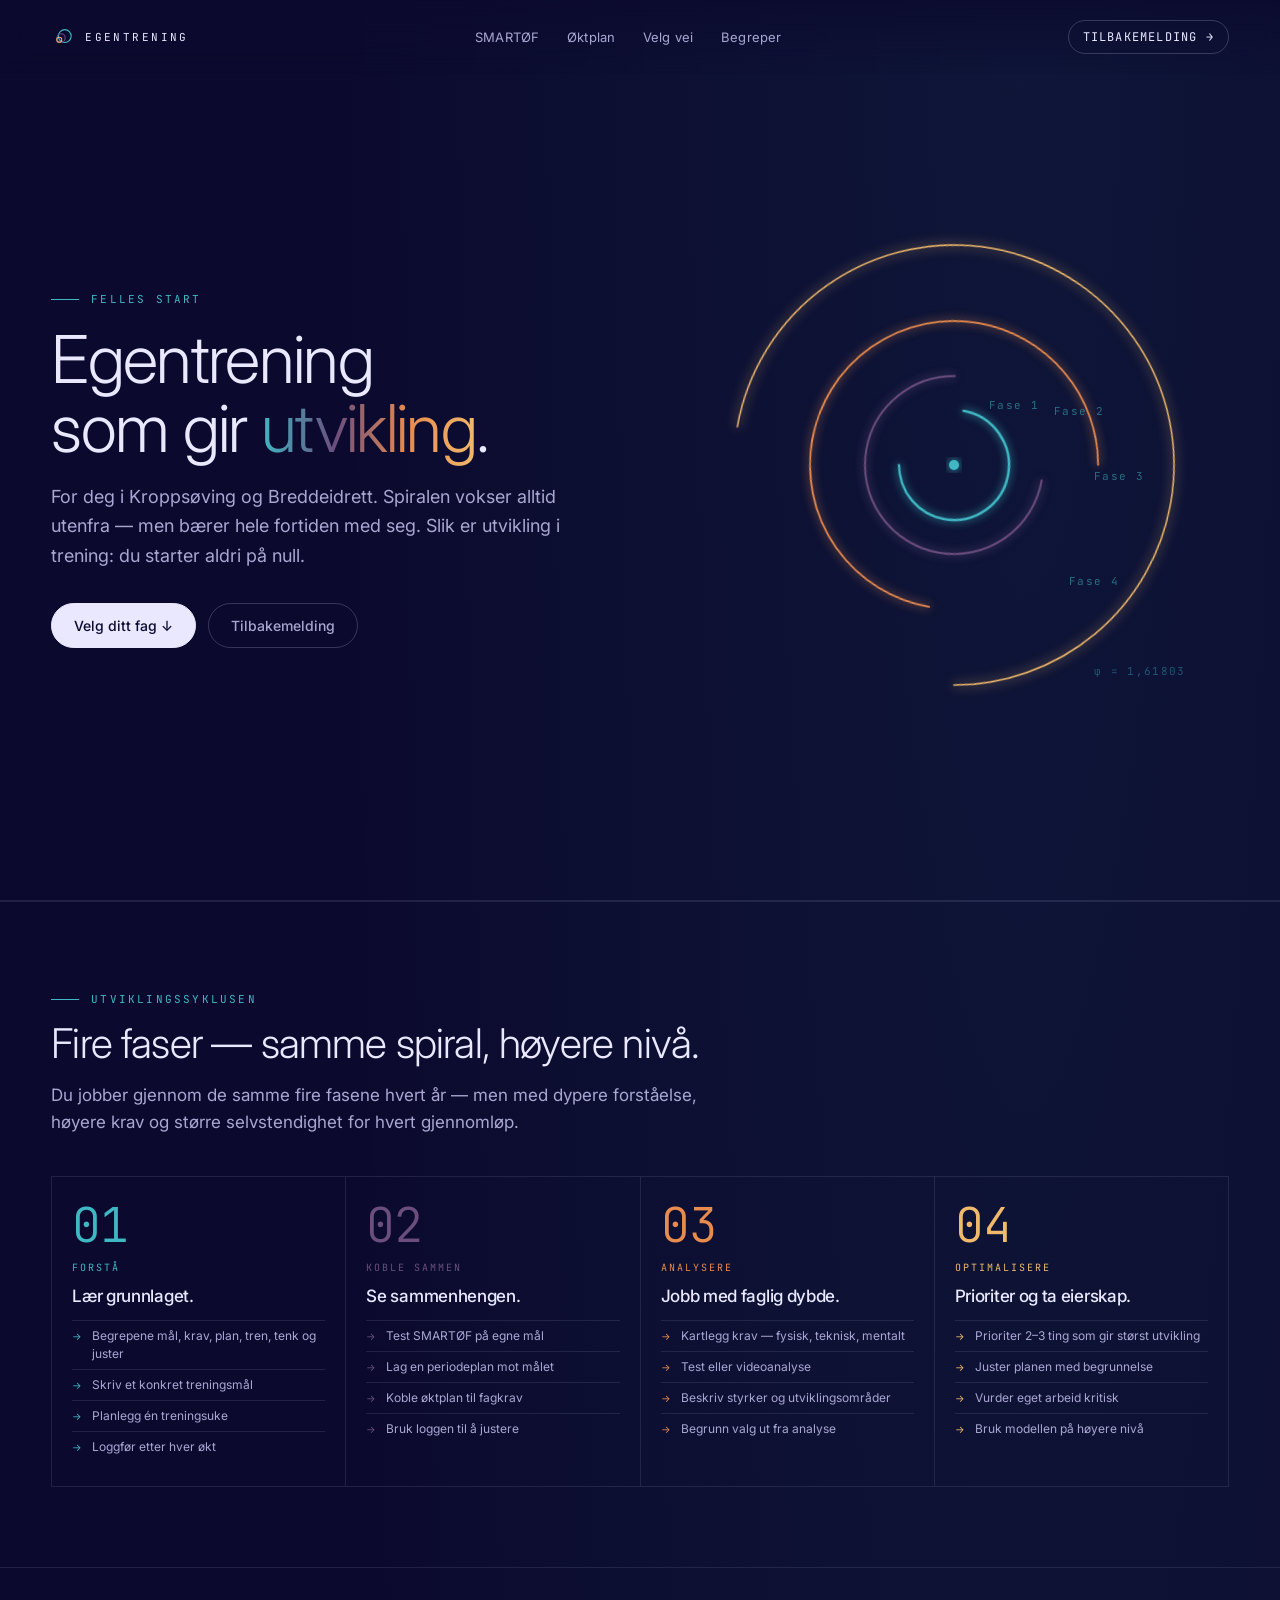
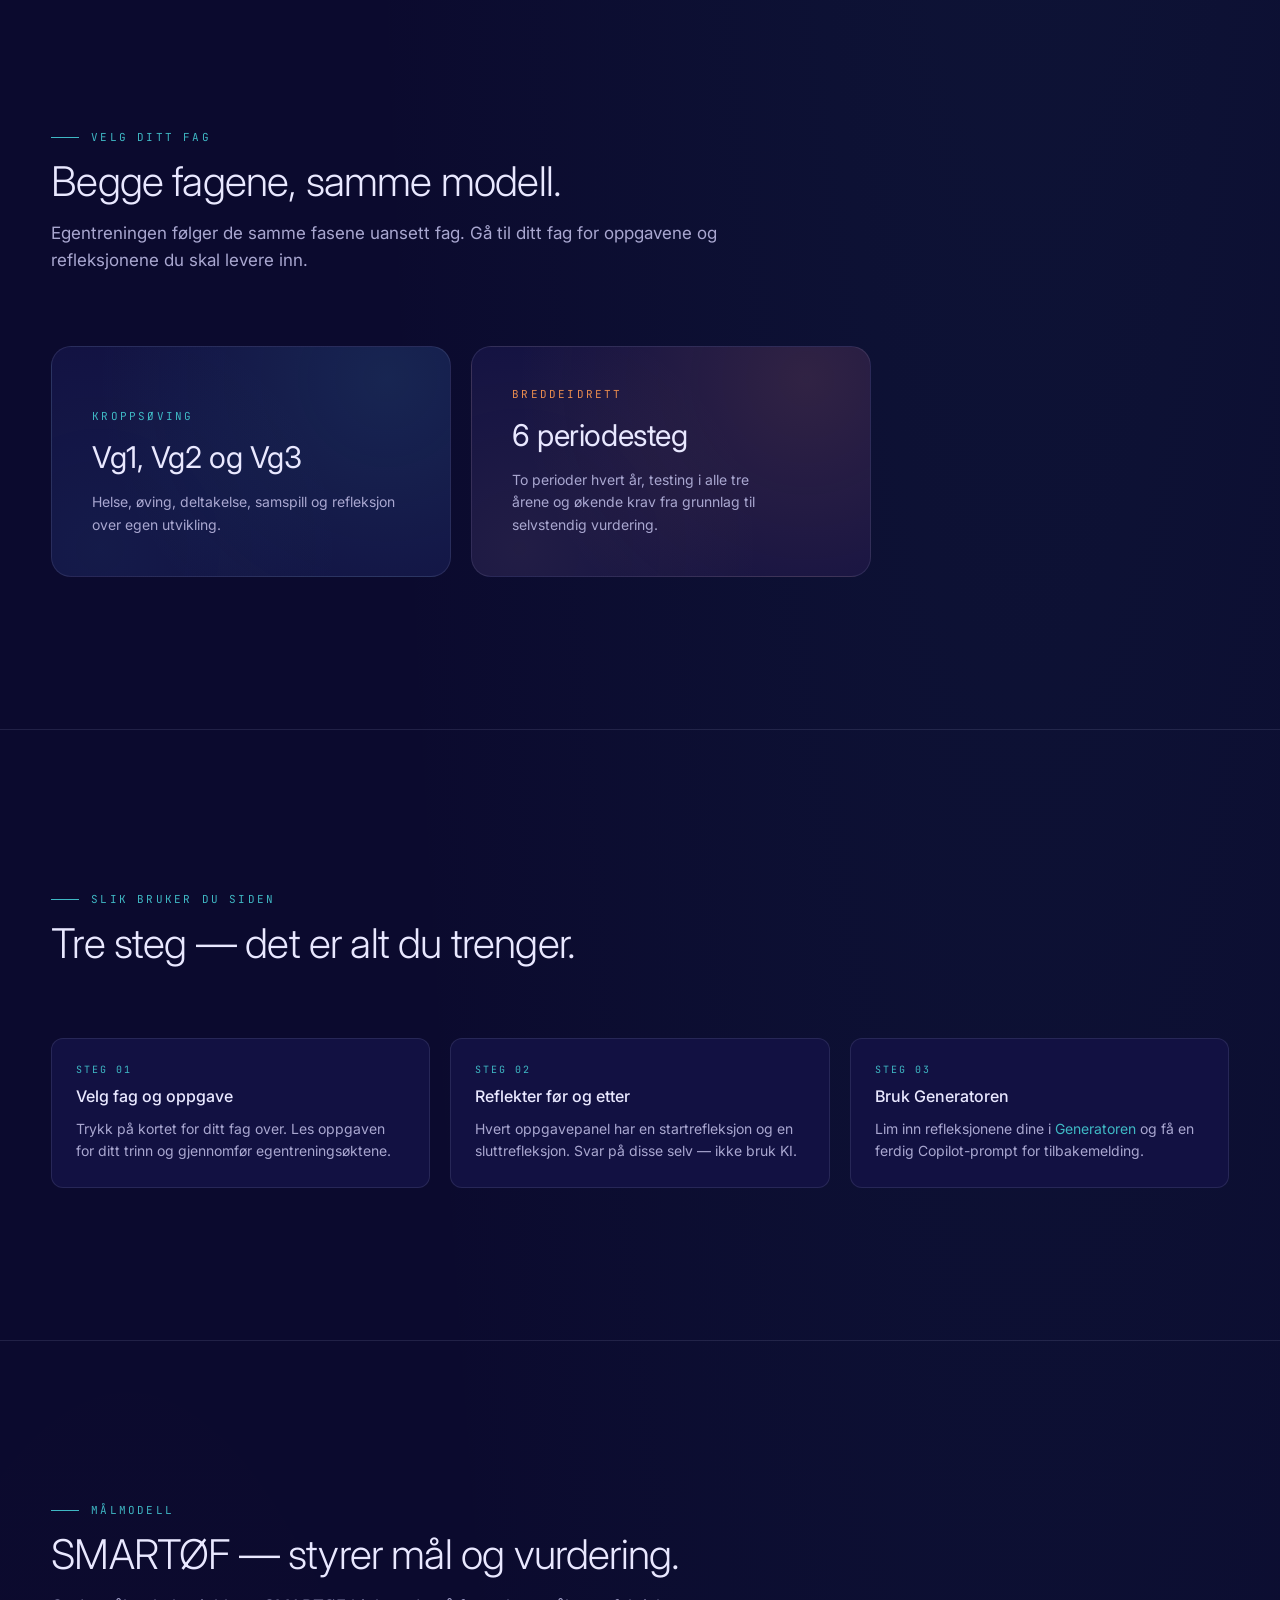
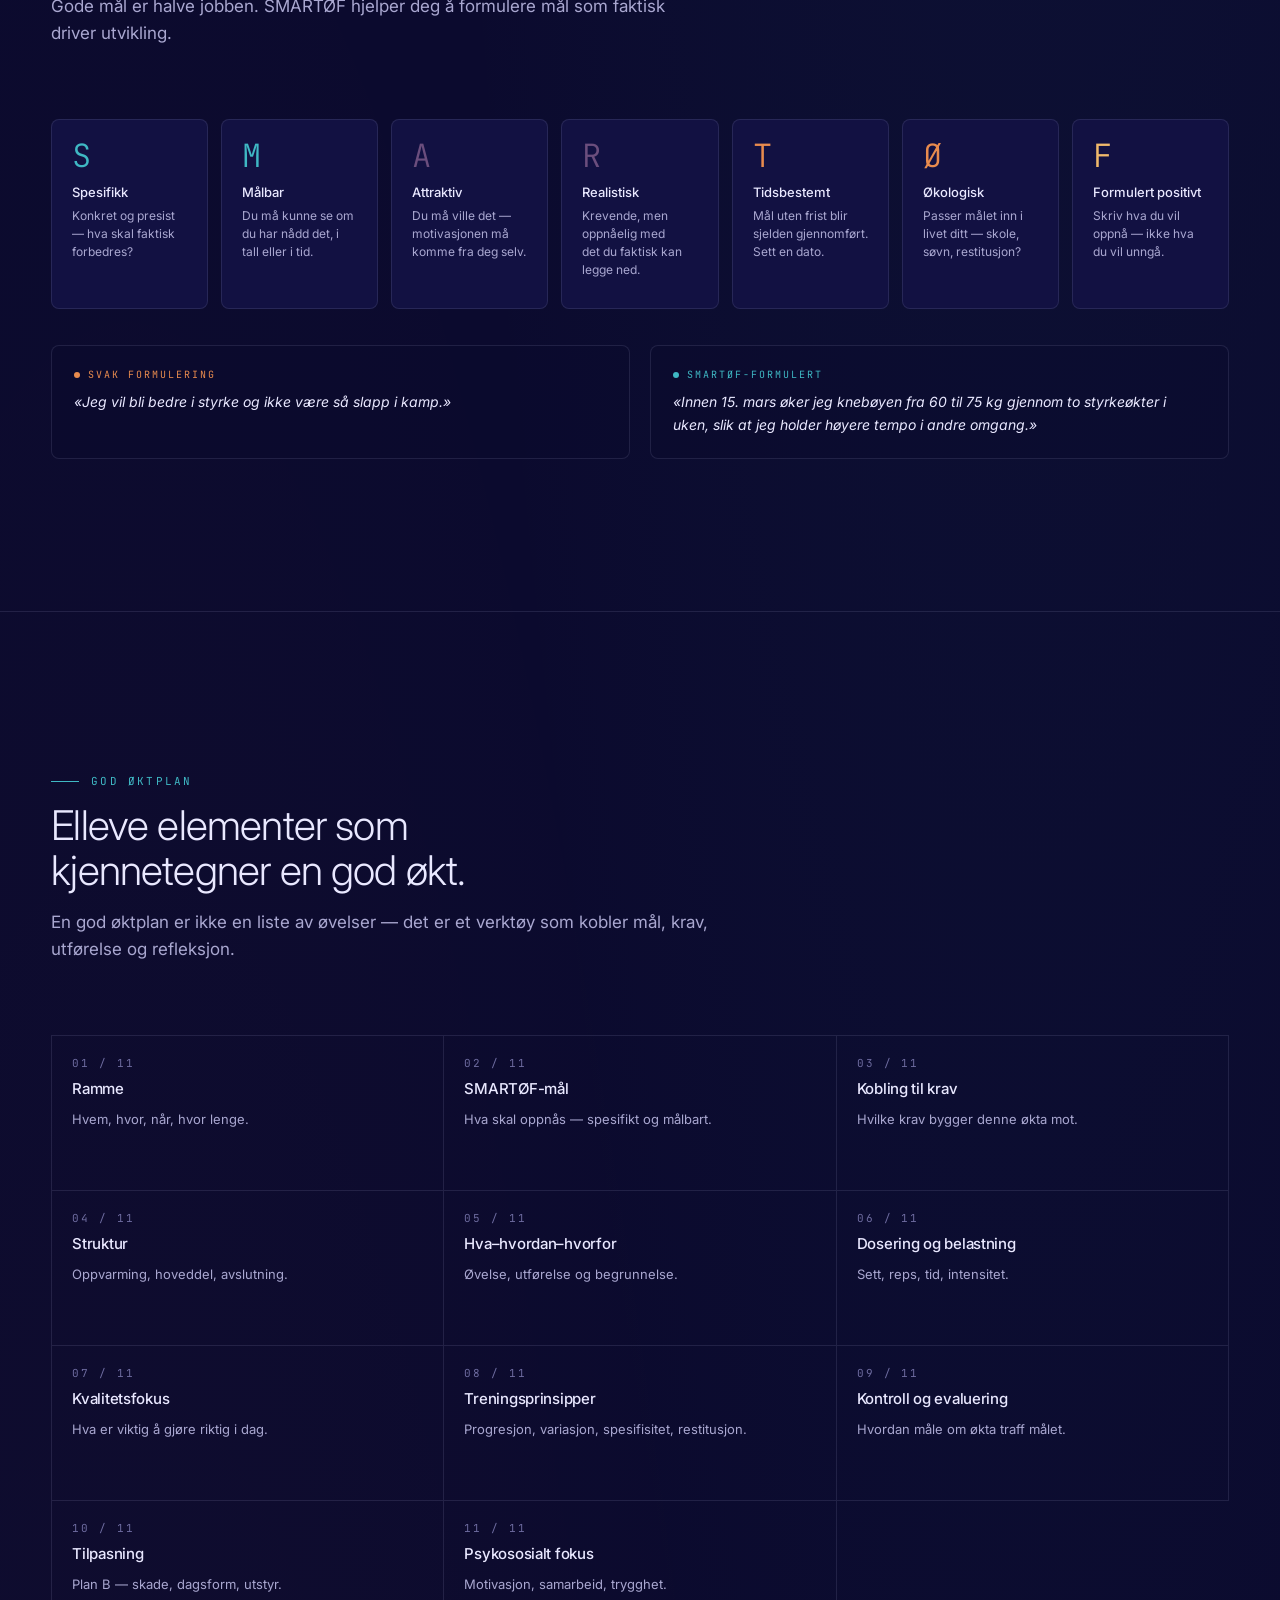
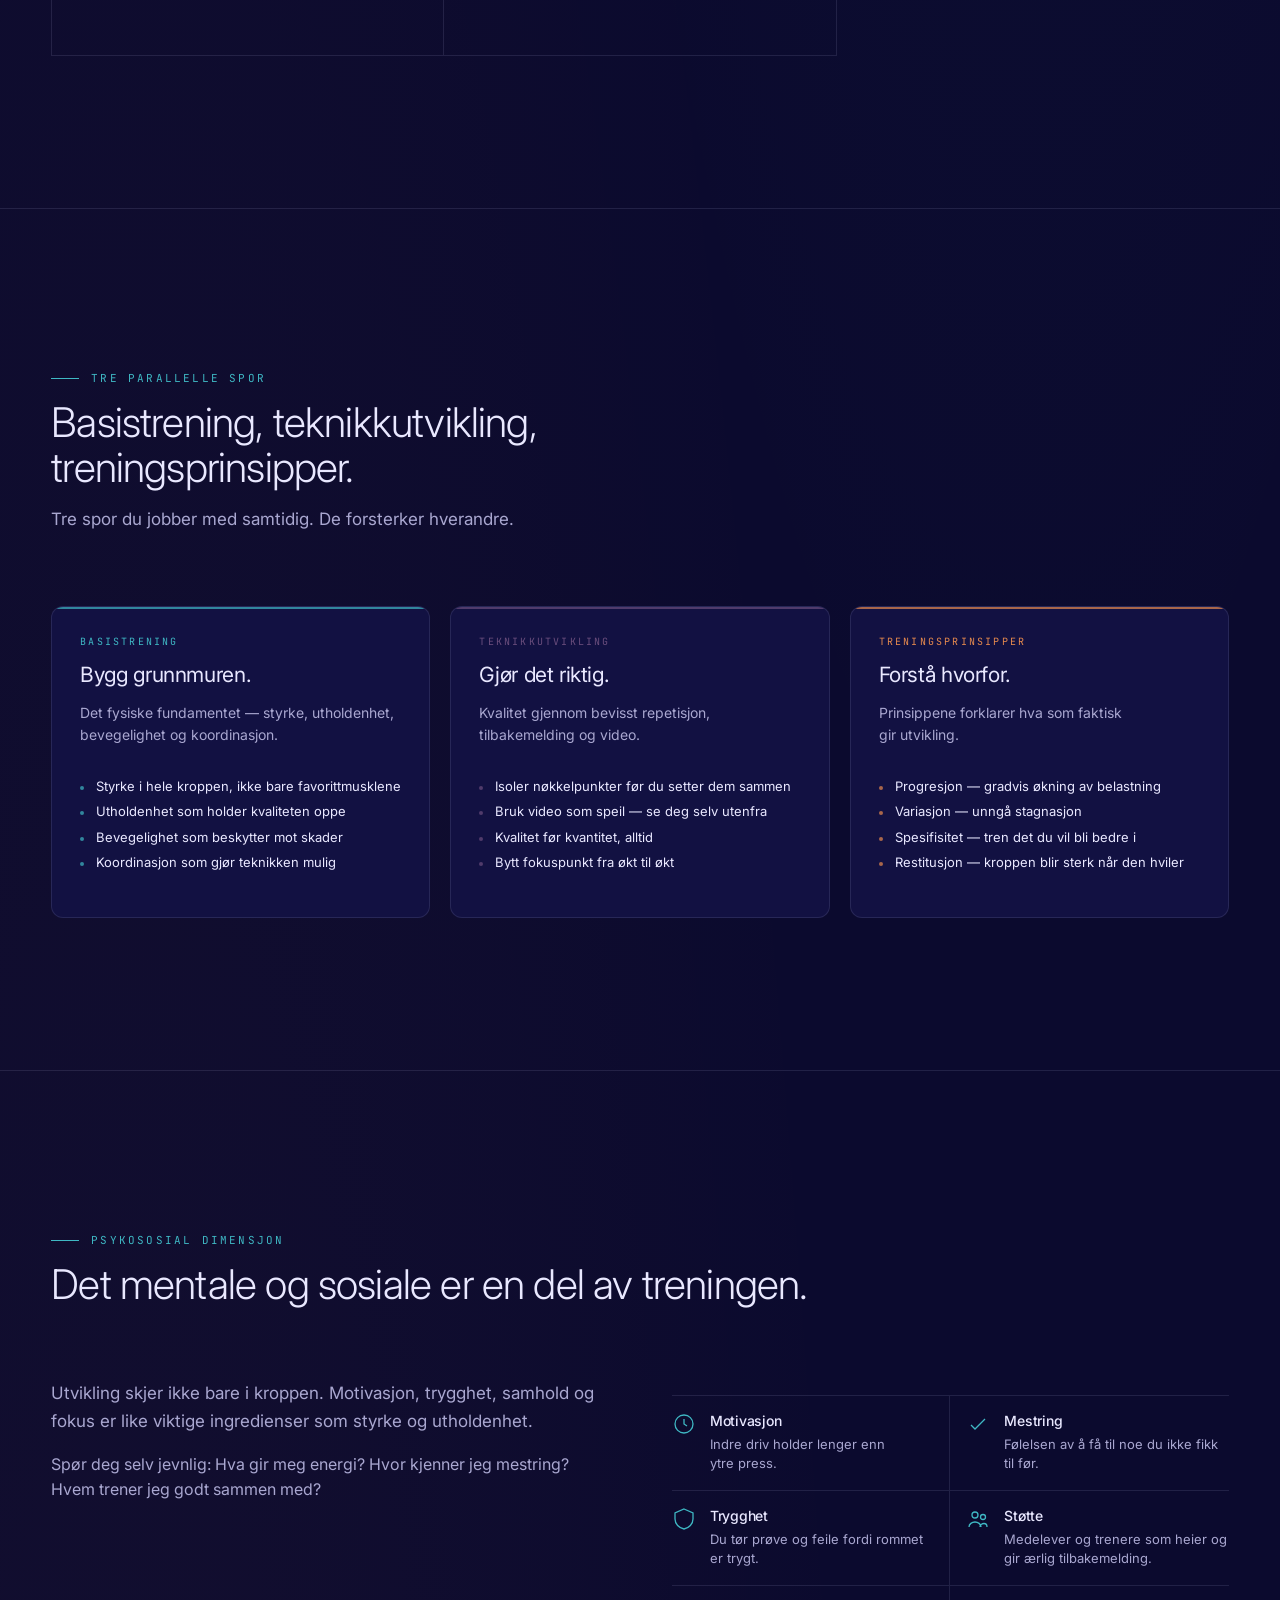
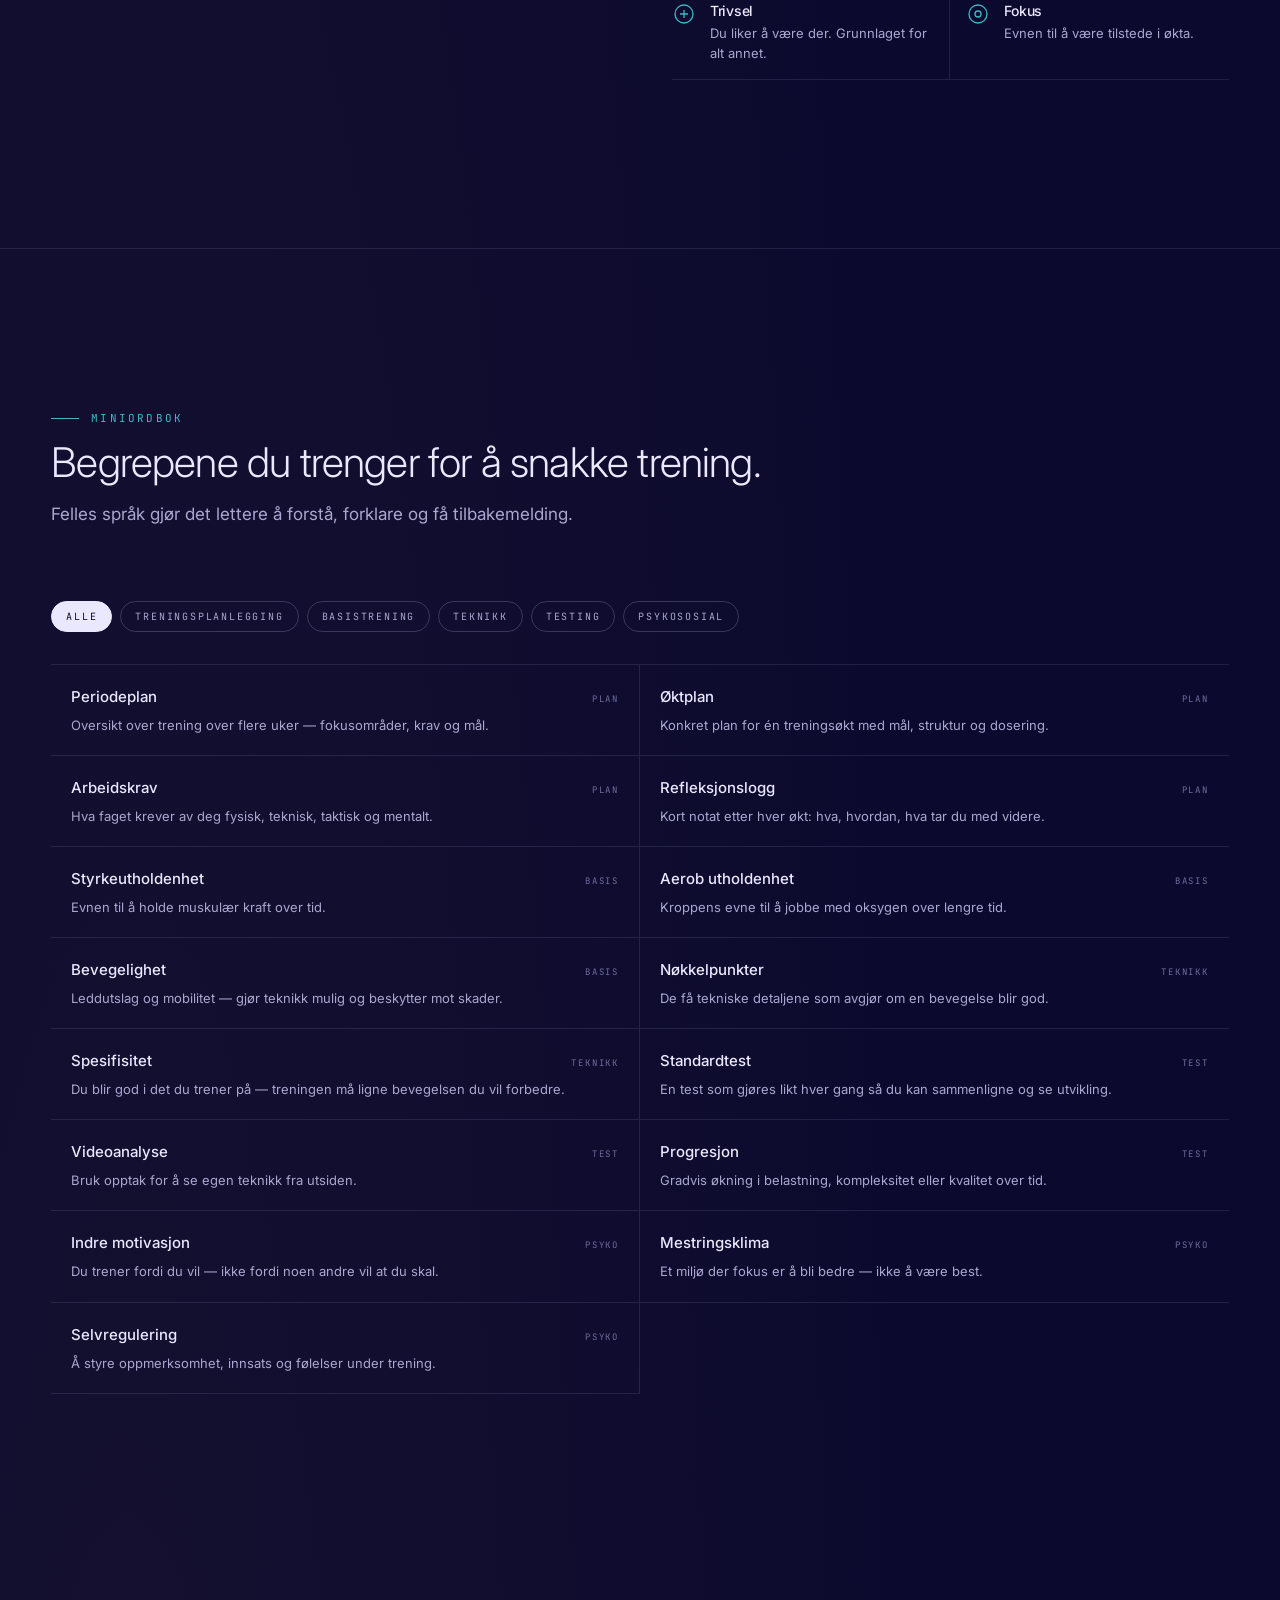
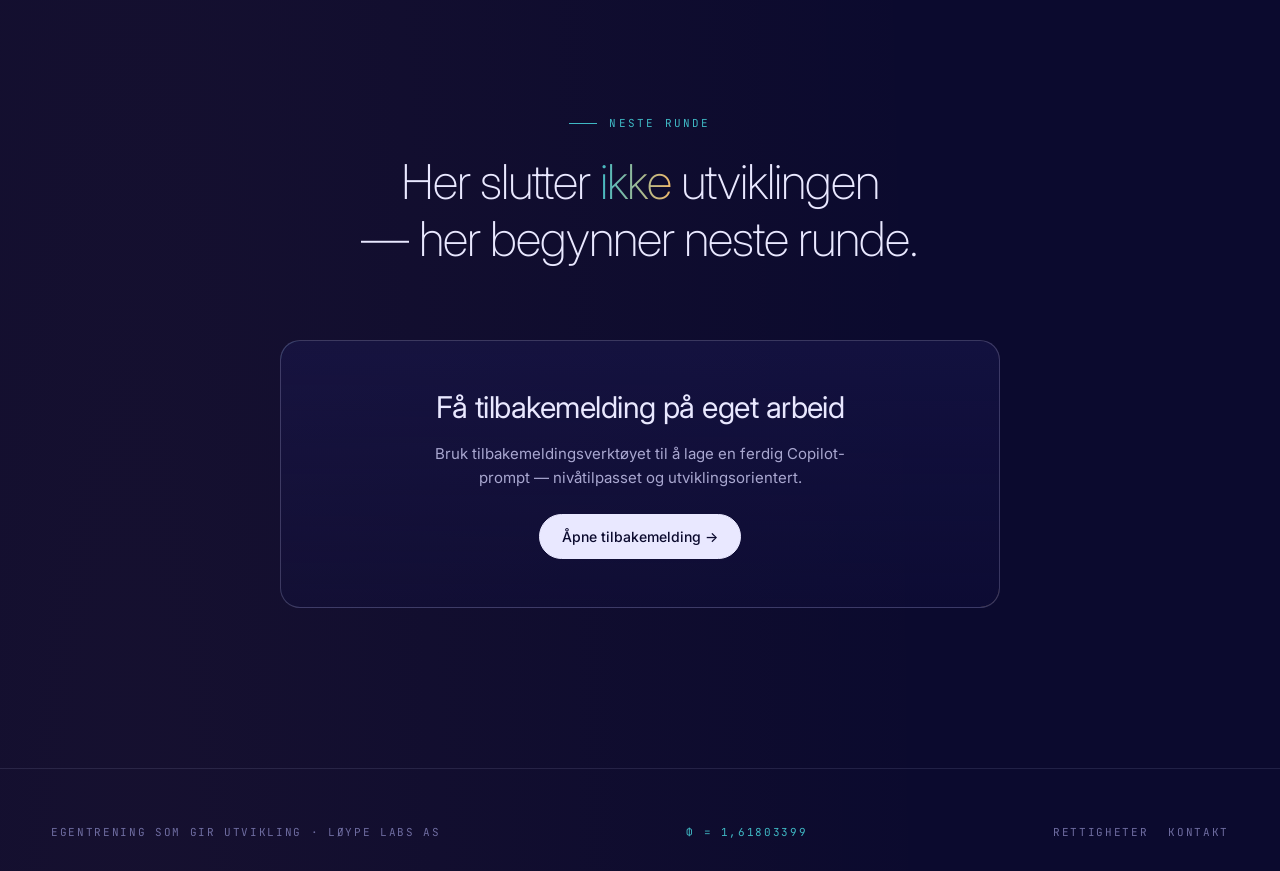
==== commit 04c179e1: "Redesign all pages with Ork-2 design system Complete visual overhaul across index, kroppsoving, bred" ====
--- a/index.html
+++ b/index.html
@@ -1,188 +1,625 @@
-<!DOCTYPE html>
+<!doctype html>
 <html lang="nb">
 <head>
-  <meta charset="UTF-8">
-  <meta name="viewport" content="width=device-width, initial-scale=1.0">
-  <title>Egentrening som gir utvikling</title>
-  <link rel="preconnect" href="https://fonts.googleapis.com">
-  <link rel="preconnect" href="https://fonts.gstatic.com" crossorigin>
-  <link href="https://fonts.googleapis.com/css2?family=Inter:wght@400;500;600;700;800&display=swap" rel="stylesheet">
-  <link rel="stylesheet" href="styles/main.css">
+<meta charset="utf-8">
+<meta name="viewport" content="width=device-width, initial-scale=1">
+<title>Egentrening som gir utvikling</title>
+<meta name="description" content="Læringsressurs for Kroppsøving og Breddeidrett — forstå treningsarbeid som en prosess.">
+<link rel="preconnect" href="https://fonts.googleapis.com">
+<link rel="preconnect" href="https://fonts.gstatic.com" crossorigin>
+<link href="https://fonts.googleapis.com/css2?family=Inter:wght@300;400;500&family=JetBrains+Mono:wght@300;400;500&display=swap" rel="stylesheet">
+<link rel="stylesheet" href="styles/main.css">
+<style>
+/* ========== HERO ========== */
+.hero {
+  min-height: 100vh;
+  display: grid;
+  align-items: center;
+  padding: clamp(100px,14vh,140px) 0 clamp(60px,8vw,96px);
+}
+.hero-inner {
+  display: grid;
+  grid-template-columns: minmax(0,1fr) minmax(0,1fr);
+  gap: clamp(40px,6vw,100px);
+  align-items: center;
+}
+.hero-copy .eyebrow { margin-bottom: 20px; }
+.hero-copy h1 { margin-bottom: 18px; }
+.hero-copy .lead {
+  font-size: 18px; line-height: 1.65; color: var(--ink-soft);
+  max-width: 50ch; margin-bottom: 32px;
+}
+.hero-ctas { display: flex; gap: 12px; flex-wrap: wrap; }
+
+/* ========== SVG RINGS ========== */
+.hero-visual {
+  display: flex;
+  justify-content: center;
+  align-items: center;
+  position: relative;
+}
+.rings-svg {
+  width: 100%;
+  max-width: 480px;
+  height: auto;
+  overflow: visible;
+}
+
+/* Ring animations — fade in from center outward */
+.ring { opacity: 0; }
+.ring-center-dot { opacity: 0; }
+
+.ring-center-dot { animation: ring-in 0.6s var(--ease-out) 0.2s forwards; }
+.ring-1 { animation: ring-in 0.8s var(--ease-out) 0.4s forwards; }
+.ring-2 { animation: ring-in 0.8s var(--ease-out) 0.7s forwards; }
+.ring-3 { animation: ring-in 0.8s var(--ease-out) 1.0s forwards; }
+.ring-4 { animation: ring-in 0.8s var(--ease-out) 1.3s forwards; }
+
+@keyframes ring-in {
+  from { opacity: 0; }
+  to   { opacity: 1; }
+}
+
+/* Gentle continuous breathing per ring, different periods */
+.ring-1 { animation: ring-in 0.8s var(--ease-out) 0.4s forwards; }
+.ring-2 { animation: ring-in 0.8s var(--ease-out) 0.7s forwards; }
+.ring-3 { animation: ring-in 0.8s var(--ease-out) 1.0s forwards; }
+.ring-4 { animation: ring-in 0.8s var(--ease-out) 1.3s forwards; }
+
+/* After appear, add gentle pulse */
+.ring-1.appeared { animation: breathe-1 8s ease-in-out infinite; }
+.ring-2.appeared { animation: breathe-2 11s ease-in-out infinite; }
+.ring-3.appeared { animation: breathe-3 14s ease-in-out infinite; }
+.ring-4.appeared { animation: breathe-4 17s ease-in-out infinite; }
+
+@keyframes breathe-1 { 0%,100%{opacity:.75} 50%{opacity:1} }
+@keyframes breathe-2 { 0%,100%{opacity:.6}  50%{opacity:.9} }
+@keyframes breathe-3 { 0%,100%{opacity:.55} 50%{opacity:.85} }
+@keyframes breathe-4 { 0%,100%{opacity:.5}  50%{opacity:.8} }
+
+.phi-label {
+  font: 400 11px var(--mono);
+  letter-spacing: .12em;
+  fill: var(--cyan);
+  opacity: .55;
+}
+
+/* ========== 4 PHASES ROW ========== */
+.phases-section {
+  padding: clamp(48px,7vw,80px) 0;
+  border-top: 1px solid var(--line);
+}
+.phases-grid {
+  display: grid;
+  grid-template-columns: repeat(4,1fr);
+  gap: 0;
+  border-top: 1px solid var(--line);
+  border-left: 1px solid var(--line);
+  margin-top: 40px;
+}
+.phase-card {
+  padding: 24px 20px;
+  border-right: 1px solid var(--line);
+  border-bottom: 1px solid var(--line);
+  display: flex;
+  flex-direction: column;
+  gap: 12px;
+  transition: background .2s;
+}
+.phase-card:hover { background: rgba(26,24,80,.4); }
+.phase-num {
+  font: 300 48px var(--mono);
+  line-height: 1;
+  letter-spacing: -.02em;
+}
+.phase-card:nth-child(1) .phase-num { color: var(--p1); }
+.phase-card:nth-child(2) .phase-num { color: var(--p2); }
+.phase-card:nth-child(3) .phase-num { color: var(--p3); }
+.phase-card:nth-child(4) .phase-num { color: var(--p4); }
+.phase-label {
+  font: 400 10px var(--mono);
+  letter-spacing: .2em;
+  text-transform: uppercase;
+}
+.phase-card:nth-child(1) .phase-label { color: var(--p1); }
+.phase-card:nth-child(2) .phase-label { color: var(--p2); }
+.phase-card:nth-child(3) .phase-label { color: var(--p3); }
+.phase-card:nth-child(4) .phase-label { color: var(--p4); }
+.phase-card h3 { font-size: 17px; font-weight: 500; margin: 0; }
+.phase-card p  { font-size: 13px; line-height: 1.55; color: var(--ink-soft); margin: 0; max-width: none; }
+.phase-points  { list-style: none; padding: 0; margin: 0; display: grid; gap: 0; }
+.phase-points li {
+  display: flex; gap: 10px; align-items: baseline;
+  font-size: 12px; color: var(--ink-soft); line-height: 1.5;
+  padding: 6px 0; border-top: 1px solid var(--line);
+}
+.phase-points li::before {
+  content: '→';
+  font-size: 10px;
+  flex-shrink: 0;
+  margin-top: 1px;
+}
+.phase-card:nth-child(1) .phase-points li::before { color: var(--p1); }
+.phase-card:nth-child(2) .phase-points li::before { color: var(--p2); }
+.phase-card:nth-child(3) .phase-points li::before { color: var(--p3); }
+.phase-card:nth-child(4) .phase-points li::before { color: var(--p4); }
+
+@media(max-width:900px) { .phases-grid { grid-template-columns: repeat(2,1fr); } }
+@media(max-width:560px) { .phases-grid { grid-template-columns: 1fr; } }
+
+/* ========== HERO RESPONSIVE ========== */
+@media(max-width:780px) {
+  .hero-inner { grid-template-columns: 1fr; }
+  .hero-visual { order: -1; max-width: 280px; margin: 0 auto; }
+}
+</style>
 </head>
 <body>
-  <header class="site-header" aria-label="Hovednavigasjon">
-    <a class="brand" href="#top">Egentrening</a>
-    <nav>
-      <a href="#hva">Hva og hvorfor</a>
-      <a href="#modell">Arbeidsmåte</a>
-      <a href="#veiskille">Velg vei</a>
-      <a href="begreper.html">Begreper</a>
-      <a href="generator.html">Generator</a>
-    </nav>
-  </header>
-
-  <main id="top">
-    <section class="hero home-hero" aria-labelledby="hero-title">
-      <div class="hero-copy">
-        <p class="eyebrow">Felles start</p>
-        <h1 id="hero-title">Egentrening som gir utvikling</h1>
-        <p class="lead">
-          Før du velger Kroppsøving eller Breddeidrett, må du forstå selve arbeidsmåten: sett mål, planlegg før økta, tren med fokus, loggfør rett etterpå og bruk erfaringene til å justere.
-        </p>
-        <div class="hero-actions" aria-label="Snarveier">
-          <a class="button primary" href="#hva">Start introduksjonen</a>
-          <a class="button secondary" href="#veiskille">Velg vei</a>
-        </div>
+
+<!-- NAV -->
+<nav class="nav">
+  <div class="wrap nav-inner">
+    <a href="#top" class="brand">
+      <svg width="22" height="22" viewBox="0 0 24 24" fill="none" aria-hidden="true">
+        <circle cx="15" cy="11" r="7"   stroke="#3FB8C4" stroke-width="1.2"/>
+        <circle cx="11" cy="13" r="4.5" stroke="#6B4E7D" stroke-width="1.2"/>
+        <circle cx="9"  cy="15" r="2.8" stroke="#F0B96B" stroke-width="1.1"/>
+      </svg>
+      Egentrening
+    </a>
+    <ul class="nav-links">
+      <li><a href="#smartof">SMARTØF</a></li>
+      <li><a href="#oktplan">Øktplan</a></li>
+      <li><a href="#veiskille">Velg vei</a></li>
+      <li><a href="begreper.html">Begreper</a></li>
+    </ul>
+    <a href="generator.html" class="nav-cta">Tilbakemelding →</a>
+  </div>
+</nav>
+
+<!-- ========== HERO ========== -->
+<section class="hero" id="top">
+  <div class="wrap hero-inner">
+
+    <div class="hero-copy">
+      <span class="eyebrow">Felles start</span>
+      <h1>Egentrening<br>som gir <span style="background:linear-gradient(92deg,var(--cyan),var(--plum) 35%,var(--copper) 68%,var(--gold));-webkit-background-clip:text;background-clip:text;color:transparent">utvikling</span>.</h1>
+      <p class="lead">For deg i Kroppsøving og Breddeidrett. Spiralen vokser alltid utenfra — men bærer hele fortiden med seg. Slik er utvikling i trening: du starter aldri på null.</p>
+      <div class="hero-ctas">
+        <a href="#veiskille" class="btn btn-primary">Velg ditt fag ↓</a>
+        <a href="generator.html" class="btn btn-ghost">Tilbakemelding</a>
       </div>
-
-      <figure class="hero-visual seamless-spiral">
-        <img src="assets/images/fibonacci-spiral.png" alt="Fibonacci-spiral">
-        <figcaption class="spiral-caption">Spiralen vokser alltid utenfra — men bærer hele fortiden med seg. Slik er utvikling i trening: du starter aldri på null.</figcaption>
-      </figure>
-
-      <div class="hero-progress" aria-label="Felles arbeidsflyt">
-        <div class="subject-line">
-          <p class="line-title">Planlegg, gjennomfør, loggfør, juster</p>
-          <div class="progress-line"><span></span></div>
-          <ol class="period-labels">
-            <li><strong>Mål</strong><span>Hvor skal du?</span></li>
-            <li><strong>Øktplan</strong><span>Skrives før økta</span></li>
-            <li><strong>Trening</strong><span>Gjennomføres med fokus</span></li>
-            <li><strong>Logg</strong><span>Skrives rett etterpå</span></li>
-          </ol>
-        </div>
-        <p>Loggen er ikke pynt. Den er hukommelsen din når du senere skal forstå utvikling, erfaringer og neste steg.</p>
+    </div>
+
+    <!-- SVG rings — Fibonacci-inspirerte konsentriske buer -->
+    <div class="hero-visual" aria-hidden="true">
+      <svg class="rings-svg" viewBox="0 0 480 480" fill="none" xmlns="http://www.w3.org/2000/svg">
+        <defs>
+          <!-- Glow filter per farge -->
+          <filter id="glow-cyan" x="-30%" y="-30%" width="160%" height="160%">
+            <feGaussianBlur in="SourceGraphic" stdDeviation="4" result="blur"/>
+            <feMerge><feMergeNode in="blur"/><feMergeNode in="SourceGraphic"/></feMerge>
+          </filter>
+          <filter id="glow-plum" x="-30%" y="-30%" width="160%" height="160%">
+            <feGaussianBlur in="SourceGraphic" stdDeviation="5" result="blur"/>
+            <feMerge><feMergeNode in="blur"/><feMergeNode in="SourceGraphic"/></feMerge>
+          </filter>
+          <filter id="glow-copper" x="-30%" y="-30%" width="160%" height="160%">
+            <feGaussianBlur in="SourceGraphic" stdDeviation="5" result="blur"/>
+            <feMerge><feMergeNode in="blur"/><feMergeNode in="SourceGraphic"/></feMerge>
+          </filter>
+          <filter id="glow-gold" x="-30%" y="-30%" width="160%" height="160%">
+            <feGaussianBlur in="SourceGraphic" stdDeviation="6" result="blur"/>
+            <feMerge><feMergeNode in="blur"/><feMergeNode in="SourceGraphic"/></feMerge>
+          </filter>
+        </defs>
+
+        <!-- Senter-punkt -->
+        <circle class="ring-center-dot" cx="240" cy="240" r="5" fill="#3FB8C4" filter="url(#glow-cyan)"/>
+
+        <!--
+          Buer: 4 konsentriske sirkler, hver 260° (gap = 100°)
+          Gaps roterer 90° per ring → visuell spiral-følelse
+          Radier følger Fibonacci: 55, 89, 144, 220
+          Sirkelomkrets C = 2πr
+          stroke-dasharray = "arc_length gap_length"
+          260/360 = 72.2% av omkretsen er synlig
+        -->
+
+        <!-- Ring 1 — P1 — Cyan — r=55 — C=345.6 — arc=249 gap=97 -->
+        <circle class="ring ring-1"
+          cx="240" cy="240" r="55"
+          stroke="#3FB8C4" stroke-width="2.5" stroke-linecap="round"
+          stroke-dasharray="249 97"
+          transform="rotate(-80 240 240)"
+          filter="url(#glow-cyan)"/>
+
+        <!-- Ring 2 — P2 — Plum — r=89 — C=559 — arc=404 gap=155 -->
+        <circle class="ring ring-2"
+          cx="240" cy="240" r="89"
+          stroke="#6B4E7D" stroke-width="2" stroke-linecap="round"
+          stroke-dasharray="404 155"
+          transform="rotate(10 240 240)"
+          filter="url(#glow-plum)"/>
+
+        <!-- Ring 3 — P3 — Copper — r=144 — C=905 — arc=653 gap=252 -->
+        <circle class="ring ring-3"
+          cx="240" cy="240" r="144"
+          stroke="#E88B4E" stroke-width="1.8" stroke-linecap="round"
+          stroke-dasharray="653 252"
+          transform="rotate(100 240 240)"
+          filter="url(#glow-copper)"/>
+
+        <!-- Ring 4 — P4 — Gold — r=220 — C=1382 — arc=998 gap=384 -->
+        <circle class="ring ring-4"
+          cx="240" cy="240" r="220"
+          stroke="#F0B96B" stroke-width="1.5" stroke-linecap="round"
+          stroke-dasharray="998 384"
+          transform="rotate(190 240 240)"
+          filter="url(#glow-gold)"/>
+
+        <!-- Periode-merkelapper -->
+        <text x="275" y="184" class="phi-label">Fase 1</text>
+        <text x="340" y="190" class="phi-label">Fase 2</text>
+        <text x="380" y="255" class="phi-label">Fase 3</text>
+        <text x="355" y="360" class="phi-label">Fase 4</text>
+
+        <!-- φ-merke -->
+        <text x="380" y="450" class="phi-label" style="opacity:.4">φ = 1,61803</text>
+      </svg>
+    </div>
+
+  </div>
+</section>
+
+<hr class="divider">
+
+<!-- ========== 4 FASER ========== -->
+<section class="phases-section">
+  <div class="wrap">
+    <div class="section-header" style="margin-bottom:0">
+      <span class="eyebrow">Utviklingssyklusen</span>
+      <h2>Fire faser — samme spiral, høyere nivå.</h2>
+      <p>Du jobber gjennom de samme fire fasene hvert år — men med dypere forståelse, høyere krav og større selvstendighet for hvert gjennomløp.</p>
+    </div>
+    <div class="phases-grid">
+      <div class="phase-card">
+        <span class="phase-num">01</span>
+        <span class="phase-label">Forstå</span>
+        <h3>Lær grunnlaget.</h3>
+        <ul class="phase-points">
+          <li>Begrepene mål, krav, plan, tren, tenk og juster</li>
+          <li>Skriv et konkret treningsmål</li>
+          <li>Planlegg én treningsuke</li>
+          <li>Loggfør etter hver økt</li>
+        </ul>
       </div>
-    </section>
-
-    <section class="quick-guide" aria-labelledby="quick-guide-title">
-      <div class="section-heading">
-        <p class="eyebrow">Slik bruker du siden</p>
-        <h2 id="quick-guide-title">Tre steg — det er alt du trenger.</h2>
+      <div class="phase-card">
+        <span class="phase-num">02</span>
+        <span class="phase-label">Koble sammen</span>
+        <h3>Se sammenhengen.</h3>
+        <ul class="phase-points">
+          <li>Test SMARTØF på egne mål</li>
+          <li>Lag en periodeplan mot målet</li>
+          <li>Koble øktplan til fagkrav</li>
+          <li>Bruk loggen til å justere</li>
+        </ul>
       </div>
-      <ol class="quick-steps">
-        <li>
-          <span class="step-num">Steg 01</span>
-          <strong>Velg fag og oppgave</strong>
-          <p>Trykk på «Velg vei» under eller i menyen. Velg Kroppsøving eller Breddeidrett og les oppgaven for ditt trinn.</p>
-        </li>
-        <li>
-          <span class="step-num">Steg 02</span>
-          <strong>Skriv mål, øktplan og logg</strong>
-          <p>Gjennomfør egentreningsøktene dine. Skriv mål, øktplan og logg slik oppgaven beskriver — du trenger disse tekstene i neste steg.</p>
-        </li>
-        <li>
-          <span class="step-num">Steg 03</span>
-          <strong>Bruk Generatoren og få tilbakemelding</strong>
-          <p>Gå til <a href="generator.html" style="color:var(--cyan)">Generator</a> i menyen. Lim inn teksten din, trykk «Generer prompt» og kopier resultatet inn i Copilot.</p>
-        </li>
-      </ol>
-    </section>
-
-    <section class="common-intro" id="hva" aria-labelledby="intro-title">
-      <div class="section-heading">
-        <p class="eyebrow">Hva og hvorfor</p>
-        <h2 id="intro-title">Egentrening er trening du forstår, eier og utvikler.</h2>
-        <p>Du skal ikke bare gjøre økter. Du skal lære å ta gode valg for kroppen, hverdagen, helsen og målet ditt.</p>
+      <div class="phase-card">
+        <span class="phase-num">03</span>
+        <span class="phase-label">Analysere</span>
+        <h3>Jobb med faglig dybde.</h3>
+        <ul class="phase-points">
+          <li>Kartlegg krav — fysisk, teknisk, mentalt</li>
+          <li>Test eller videoanalyse</li>
+          <li>Beskriv styrker og utviklingsområder</li>
+          <li>Begrunn valg ut fra analyse</li>
+        </ul>
       </div>
-
-      <div class="pedagogy-grid">
-        <article class="method-box box-task">
-          <span>Oppgave</span>
-          <h3>Hva er egentrening?</h3>
-          <p>Egentrening er når du planlegger, gjennomfører og vurderer trening ut fra et mål. Du velger innhold som passer deg, men du må kunne forklare hvorfor valgene gir mening.</p>
-        </article>
-        <article class="method-box box-goal">
-          <span>Mål</span>
-          <h3>Hvorfor sette mål?</h3>
-          <p>Målet gir retning. Det hjelper deg å velge øvelser, intensitet og progresjon, og gjør det lettere å vite om treningen faktisk fører til utvikling.</p>
-        </article>
-        <article class="method-box box-health">
-          <span>Tilpasning</span>
-          <h3>Hvorfor må planen passe deg?</h3>
-          <p>En god plan tar hensyn til erfaring, motivasjon, tid, kropp, helse og interesser. Trening som passer livet ditt er lettere å gjennomføre over tid.</p>
-        </article>
+      <div class="phase-card">
+        <span class="phase-num">04</span>
+        <span class="phase-label">Optimalisere</span>
+        <h3>Prioriter og ta eierskap.</h3>
+        <ul class="phase-points">
+          <li>Prioriter 2–3 ting som gir størst utvikling</li>
+          <li>Juster planen med begrunnelse</li>
+          <li>Vurder eget arbeid kritisk</li>
+          <li>Bruk modellen på høyere nivå</li>
+        </ul>
       </div>
-    </section>
-
-    <section class="model-section compact-model" id="modell" aria-labelledby="model-title">
-      <div class="section-heading">
-        <p class="eyebrow">Arbeidsmåte</p>
-        <h2 id="model-title">Bruk samme mønster hver gang.</h2>
-        <p>Dette er læringssløyfen. Den bygger på tydelige mål, aktiv gjenkalling, konkrete erfaringer og justering etter det du faktisk opplever.</p>
+    </div>
+  </div>
+</section>
+
+<hr class="divider">
+
+<!-- ========== VELG VEI ========== -->
+<section class="section" id="veiskille">
+  <div class="wrap">
+    <div class="section-header">
+      <span class="eyebrow">Velg ditt fag</span>
+      <h2>Begge fagene, samme modell.</h2>
+      <p>Egentreningen følger de samme fasene uansett fag. Gå til ditt fag for oppgavene og refleksjonene du skal levere inn.</p>
+    </div>
+    <div class="path-grid">
+      <a class="path-card path-pe" href="kroppsoving.html">
+        <span>Kroppsøving</span>
+        <strong>Vg1, Vg2 og Vg3</strong>
+        <p>Helse, øving, deltakelse, samspill og refleksjon over egen utvikling.</p>
+      </a>
+      <a class="path-card path-bredde" href="breddeidrett.html">
+        <span>Breddeidrett</span>
+        <strong>6 periodesteg</strong>
+        <p>To perioder hvert år, testing i alle tre årene og økende krav fra grunnlag til selvstendig vurdering.</p>
+      </a>
+    </div>
+  </div>
+</section>
+
+<hr class="divider">
+
+<!-- ========== SLIK BRUKER DU SIDEN ========== -->
+<section class="section">
+  <div class="wrap">
+    <div class="section-header">
+      <span class="eyebrow">Slik bruker du siden</span>
+      <h2>Tre steg — det er alt du trenger.</h2>
+    </div>
+    <ol class="quick-steps">
+      <li>
+        <span class="step-num">Steg 01</span>
+        <strong>Velg fag og oppgave</strong>
+        <p>Trykk på kortet for ditt fag over. Les oppgaven for ditt trinn og gjennomfør egentreningsøktene.</p>
+      </li>
+      <li>
+        <span class="step-num">Steg 02</span>
+        <strong>Reflekter før og etter</strong>
+        <p>Hvert oppgavepanel har en startrefleksjon og en sluttrefleksjon. Svar på disse selv — ikke bruk KI.</p>
+      </li>
+      <li>
+        <span class="step-num">Steg 03</span>
+        <strong>Bruk Generatoren</strong>
+        <p>Lim inn refleksjonene dine i <a href="generator.html">Generatoren</a> og få en ferdig Copilot-prompt for tilbakemelding.</p>
+      </li>
+    </ol>
+  </div>
+</section>
+
+<hr class="divider">
+
+<!-- ========== SMARTØF ========== -->
+<section class="section" id="smartof">
+  <div class="wrap">
+    <div class="section-header">
+      <span class="eyebrow">Målmodell</span>
+      <h2>SMARTØF — styrer mål og vurdering.</h2>
+      <p>Gode mål er halve jobben. SMARTØF hjelper deg å formulere mål som faktisk driver utvikling.</p>
+    </div>
+    <div class="smartof-grid">
+      <div class="smartof-card"><span class="smartof-letter">S</span><span class="smartof-name">Spesifikk</span><p class="smartof-desc">Konkret og presist — hva skal faktisk forbedres?</p></div>
+      <div class="smartof-card"><span class="smartof-letter">M</span><span class="smartof-name">Målbar</span><p class="smartof-desc">Du må kunne se om du har nådd det, i tall eller i tid.</p></div>
+      <div class="smartof-card"><span class="smartof-letter">A</span><span class="smartof-name">Attraktiv</span><p class="smartof-desc">Du må ville det — motivasjonen må komme fra deg selv.</p></div>
+      <div class="smartof-card"><span class="smartof-letter">R</span><span class="smartof-name">Realistisk</span><p class="smartof-desc">Krevende, men oppnåelig med det du faktisk kan legge ned.</p></div>
+      <div class="smartof-card"><span class="smartof-letter">T</span><span class="smartof-name">Tidsbestemt</span><p class="smartof-desc">Mål uten frist blir sjelden gjennomført. Sett en dato.</p></div>
+      <div class="smartof-card"><span class="smartof-letter">Ø</span><span class="smartof-name">Økologisk</span><p class="smartof-desc">Passer målet inn i livet ditt — skole, søvn, restitusjon?</p></div>
+      <div class="smartof-card"><span class="smartof-letter">F</span><span class="smartof-name">Formulert positivt</span><p class="smartof-desc">Skriv hva du vil oppnå — ikke hva du vil unngå.</p></div>
+    </div>
+    <div class="smartof-examples">
+      <div class="smartof-ex neg"><div class="ex-tag">Svak formulering</div><p>«Jeg vil bli bedre i styrke og ikke være så slapp i kamp.»</p></div>
+      <div class="smartof-ex pos"><div class="ex-tag">SMARTØF-formulert</div><p>«Innen 15. mars øker jeg knebøyen fra 60 til 75 kg gjennom to styrkeøkter i uken, slik at jeg holder høyere tempo i andre omgang.»</p></div>
+    </div>
+  </div>
+</section>
+
+<hr class="divider">
+
+<!-- ========== ØKTPLAN ========== -->
+<section class="section" id="oktplan">
+  <div class="wrap">
+    <div class="section-header">
+      <span class="eyebrow">God øktplan</span>
+      <h2>Elleve elementer som kjennetegner en god økt.</h2>
+      <p>En god øktplan er ikke en liste av øvelser — det er et verktøy som kobler mål, krav, utførelse og refleksjon.</p>
+    </div>
+    <div class="session-grid">
+      <div class="session-item"><span class="si-num">01 / 11</span><h3>Ramme</h3><p>Hvem, hvor, når, hvor lenge.</p></div>
+      <div class="session-item"><span class="si-num">02 / 11</span><h3>SMARTØF-mål</h3><p>Hva skal oppnås — spesifikt og målbart.</p></div>
+      <div class="session-item"><span class="si-num">03 / 11</span><h3>Kobling til krav</h3><p>Hvilke krav bygger denne økta mot.</p></div>
+      <div class="session-item"><span class="si-num">04 / 11</span><h3>Struktur</h3><p>Oppvarming, hoveddel, avslutning.</p></div>
+      <div class="session-item"><span class="si-num">05 / 11</span><h3>Hva–hvordan–hvorfor</h3><p>Øvelse, utførelse og begrunnelse.</p></div>
+      <div class="session-item"><span class="si-num">06 / 11</span><h3>Dosering og belastning</h3><p>Sett, reps, tid, intensitet.</p></div>
+      <div class="session-item"><span class="si-num">07 / 11</span><h3>Kvalitetsfokus</h3><p>Hva er viktig å gjøre riktig i dag.</p></div>
+      <div class="session-item"><span class="si-num">08 / 11</span><h3>Treningsprinsipper</h3><p>Progresjon, variasjon, spesifisitet, restitusjon.</p></div>
+      <div class="session-item"><span class="si-num">09 / 11</span><h3>Kontroll og evaluering</h3><p>Hvordan måle om økta traff målet.</p></div>
+      <div class="session-item"><span class="si-num">10 / 11</span><h3>Tilpasning</h3><p>Plan B — skade, dagsform, utstyr.</p></div>
+      <div class="session-item"><span class="si-num">11 / 11</span><h3>Psykososialt fokus</h3><p>Motivasjon, samarbeid, trygghet.</p></div>
+    </div>
+  </div>
+</section>
+
+<hr class="divider">
+
+<!-- ========== PILLARS ========== -->
+<section class="section">
+  <div class="wrap">
+    <div class="section-header">
+      <span class="eyebrow">Tre parallelle spor</span>
+      <h2>Basistrening, teknikkutvikling, treningsprinsipper.</h2>
+      <p>Tre spor du jobber med samtidig. De forsterker hverandre.</p>
+    </div>
+    <div class="pillars-grid">
+      <article class="pillar" data-a="cyan">
+        <span class="pillar-tag">Basistrening</span>
+        <h3>Bygg grunnmuren.</h3>
+        <p>Det fysiske fundamentet — styrke, utholdenhet, bevegelighet og koordinasjon.</p>
+        <ul>
+          <li>Styrke i hele kroppen, ikke bare favorittmusklene</li>
+          <li>Utholdenhet som holder kvaliteten oppe</li>
+          <li>Bevegelighet som beskytter mot skader</li>
+          <li>Koordinasjon som gjør teknikken mulig</li>
+        </ul>
+      </article>
+      <article class="pillar" data-a="plum">
+        <span class="pillar-tag">Teknikkutvikling</span>
+        <h3>Gjør det riktig.</h3>
+        <p>Kvalitet gjennom bevisst repetisjon, tilbakemelding og video.</p>
+        <ul>
+          <li>Isoler nøkkelpunkter før du setter dem sammen</li>
+          <li>Bruk video som speil — se deg selv utenfra</li>
+          <li>Kvalitet før kvantitet, alltid</li>
+          <li>Bytt fokuspunkt fra økt til økt</li>
+        </ul>
+      </article>
+      <article class="pillar" data-a="copper">
+        <span class="pillar-tag">Treningsprinsipper</span>
+        <h3>Forstå hvorfor.</h3>
+        <p>Prinsippene forklarer hva som faktisk gir utvikling.</p>
+        <ul>
+          <li>Progresjon — gradvis økning av belastning</li>
+          <li>Variasjon — unngå stagnasjon</li>
+          <li>Spesifisitet — tren det du vil bli bedre i</li>
+          <li>Restitusjon — kroppen blir sterk når den hviler</li>
+        </ul>
+      </article>
+    </div>
+  </div>
+</section>
+
+<hr class="divider">
+
+<!-- ========== PSYKOSOSIAL ========== -->
+<section class="section">
+  <div class="wrap">
+    <div class="section-header">
+      <span class="eyebrow">Psykososial dimensjon</span>
+      <h2>Det mentale og sosiale er en del av treningen.</h2>
+    </div>
+    <div class="psyko-grid">
+      <div>
+        <p style="font-size:17px;line-height:1.65;margin-bottom:1em">Utvikling skjer ikke bare i kroppen. Motivasjon, trygghet, samhold og fokus er like viktige ingredienser som styrke og utholdenhet.</p>
+        <p>Spør deg selv jevnlig: Hva gir meg energi? Hvor kjenner jeg mestring? Hvem trener jeg godt sammen med?</p>
       </div>
-
-      <ol class="model-steps learning-cycle">
-        <li><span>01</span><strong>Mål</strong><p>Hva vil du utvikle, og hvorfor er det relevant for deg?</p></li>
-        <li><span>02</span><strong>Plan</strong><p>Øktplanen skrives før økta starter. Den skal vise hva, hvordan og hvorfor.</p></li>
-        <li><span>03</span><strong>Fokus</strong><p>Gjennomfør økta med ett tydelig fokuspunkt, ikke bare “bli sliten”.</p></li>
-        <li><span>04</span><strong>Logg</strong><p>Skriv rett etter timen mens opplevelsen er fersk.</p></li>
-        <li><span>05</span><strong>Forstå</strong><p>Se etter mønstre: Hva virker, hva stopper deg, hva bør endres?</p></li>
-        <li><span>06</span><strong>Juster</strong><p>Bruk erfaringene til å lage en bedre neste økt eller periode.</p></li>
-      </ol>
-
-      <div class="pattern-row">
-        <article class="method-box box-plan">
-          <span>Før økta</span>
-          <h3>Øktplanen er en avtale med deg selv.</h3>
-          <p>Skriv mål for økta, øvelser, dosering, intensitet, pauser, utstyr og hva du skal følge ekstra godt med på.</p>
-        </article>
-        <article class="method-box box-log">
-          <span>Etter økta</span>
-          <h3>Loggen skal være personlig og konkret.</h3>
-          <p>Skriv hva du gjorde, hvordan det kjentes, hva som påvirket kvaliteten, hva du lærte og hva du bør gjøre neste gang.</p>
-        </article>
-      </div>
-    </section>
-
-    <section class="common-intro" aria-labelledby="health-title">
-      <div class="section-heading">
-        <p class="eyebrow">Liv, helse og prestasjon</p>
-        <h2 id="health-title">Samme metode, ulikt faglig blikk.</h2>
-      </div>
-      <div class="contrast-grid">
-        <article class="method-box box-health">
-          <span>Kroppsøving</span>
-          <h3>Helse, deltakelse og livsmestring</h3>
-          <p>Her knytter du egentrening til fysisk og psykososial helse, motivasjon, mestring, fellesskap og aktivitet som kan vare etter skolen.</p>
-        </article>
-        <article class="method-box box-performance">
-          <span>Breddeidrett</span>
-          <h3>Idrettslig utvikling og prestasjon</h3>
-          <p>Her knytter du egentrening til ferdigheter, arbeidskrav, testing, kapasitet, prestasjon, treningsmetoder og faglig begrunnet progresjon.</p>
-        </article>
-      </div>
-    </section>
-
-    <section class="path-choice" id="veiskille" aria-labelledby="choice-title">
-      <div class="section-heading">
-        <p class="eyebrow">Veiskille</p>
-        <h2 id="choice-title">Velg veien din.</h2>
-        <p>Etter dette trenger du bare følge oppskriften for ditt fag. Du kan alltid komme tilbake hit, men neste side viser bare det du trenger for valgt løp.</p>
-      </div>
-      <div class="path-grid">
-        <a class="path-card path-pe" href="kroppsoving.html">
-          <span>Kroppsøving</span>
-          <strong>Vg1, Vg2 og Vg3</strong>
-          <p>Oppgaver for helse, øving, deltakelse, samspill og refleksjon over egen utvikling.</p>
-        </a>
-        <a class="path-card path-bredde" href="breddeidrett.html">
-          <span>Breddeidrett</span>
-          <strong>6 periodesteg</strong>
-          <p>To perioder hvert år, testing i alle tre årene og økende krav fra grunnlag til selvstendig vurdering.</p>
-        </a>
-      </div>
-    </section>
-  </main>
-  <footer class="site-footer">
-    <div>
-      <strong>Et læringsverktøy fra Løype Labs AS</strong>
-      <p>© 2026 Løype Labs AS. Innhold, design, struktur og promptmaler er beskyttet. Alle rettigheter forbeholdt.</p>
-    </div>
-    <nav aria-label="Bunnlenker">
-      <a href="juridisk.html">Rettigheter og bruk</a>
+      <ul class="psyko-points">
+        <li><svg class="pk-icon" viewBox="0 0 24 24" fill="none" stroke="currentColor" stroke-width="1.3" aria-hidden="true"><circle cx="12" cy="12" r="9"/><path d="M12 7v5l3 2"/></svg><div><h4>Motivasjon</h4><p>Indre driv holder lenger enn ytre press.</p></div></li>
+        <li><svg class="pk-icon" viewBox="0 0 24 24" fill="none" stroke="currentColor" stroke-width="1.3" aria-hidden="true"><path d="M5 13l4 4L19 7"/></svg><div><h4>Mestring</h4><p>Følelsen av å få til noe du ikke fikk til før.</p></div></li>
+        <li><svg class="pk-icon" viewBox="0 0 24 24" fill="none" stroke="currentColor" stroke-width="1.3" aria-hidden="true"><path d="M12 2l9 4v6c0 5-4 9-9 10-5-1-9-5-9-10V6l9-4z"/></svg><div><h4>Trygghet</h4><p>Du tør prøve og feile fordi rommet er trygt.</p></div></li>
+        <li><svg class="pk-icon" viewBox="0 0 24 24" fill="none" stroke="currentColor" stroke-width="1.3" aria-hidden="true"><circle cx="9" cy="8" r="3"/><circle cx="17" cy="10" r="2.5"/><path d="M3 20c0-3 3-5 6-5s6 2 6 5M14 20c0-2 2-3.5 4-3.5s3 1 3 3.5"/></svg><div><h4>Støtte</h4><p>Medelever og trenere som heier og gir ærlig tilbakemelding.</p></div></li>
+        <li><svg class="pk-icon" viewBox="0 0 24 24" fill="none" stroke="currentColor" stroke-width="1.3" aria-hidden="true"><circle cx="12" cy="12" r="9"/><path d="M8 12h8M12 8v8"/></svg><div><h4>Trivsel</h4><p>Du liker å være der. Grunnlaget for alt annet.</p></div></li>
+        <li><svg class="pk-icon" viewBox="0 0 24 24" fill="none" stroke="currentColor" stroke-width="1.3" aria-hidden="true"><circle cx="12" cy="12" r="3"/><circle cx="12" cy="12" r="9"/></svg><div><h4>Fokus</h4><p>Evnen til å være tilstede i økta.</p></div></li>
+      </ul>
+    </div>
+  </div>
+</section>
+
+<hr class="divider">
+
+<!-- ========== ORDBOK ========== -->
+<section class="section" id="ordbok">
+  <div class="wrap">
+    <div class="section-header">
+      <span class="eyebrow">Miniordbok</span>
+      <h2>Begrepene du trenger for å snakke trening.</h2>
+      <p>Felles språk gjør det lettere å forstå, forklare og få tilbakemelding.</p>
+    </div>
+    <div class="dict-filter">
+      <button class="dict-chip is-active" data-chip="alle">Alle</button>
+      <button class="dict-chip" data-chip="plan">Treningsplanlegging</button>
+      <button class="dict-chip" data-chip="basis">Basistrening</button>
+      <button class="dict-chip" data-chip="teknikk">Teknikk</button>
+      <button class="dict-chip" data-chip="test">Testing</button>
+      <button class="dict-chip" data-chip="psyko">Psykososial</button>
+    </div>
+    <div class="dict-list">
+      <div class="dict-entry" data-cat="plan"><div class="dict-term">Periodeplan <span class="dict-cat">plan</span></div><p class="dict-def">Oversikt over trening over flere uker — fokusområder, krav og mål.</p></div>
+      <div class="dict-entry" data-cat="plan"><div class="dict-term">Øktplan <span class="dict-cat">plan</span></div><p class="dict-def">Konkret plan for én treningsøkt med mål, struktur og dosering.</p></div>
+      <div class="dict-entry" data-cat="plan"><div class="dict-term">Arbeidskrav <span class="dict-cat">plan</span></div><p class="dict-def">Hva faget krever av deg fysisk, teknisk, taktisk og mentalt.</p></div>
+      <div class="dict-entry" data-cat="plan"><div class="dict-term">Refleksjonslogg <span class="dict-cat">plan</span></div><p class="dict-def">Kort notat etter hver økt: hva, hvordan, hva tar du med videre.</p></div>
+      <div class="dict-entry" data-cat="basis"><div class="dict-term">Styrkeutholdenhet <span class="dict-cat">basis</span></div><p class="dict-def">Evnen til å holde muskulær kraft over tid.</p></div>
+      <div class="dict-entry" data-cat="basis"><div class="dict-term">Aerob utholdenhet <span class="dict-cat">basis</span></div><p class="dict-def">Kroppens evne til å jobbe med oksygen over lengre tid.</p></div>
+      <div class="dict-entry" data-cat="basis"><div class="dict-term">Bevegelighet <span class="dict-cat">basis</span></div><p class="dict-def">Leddutslag og mobilitet — gjør teknikk mulig og beskytter mot skader.</p></div>
+      <div class="dict-entry" data-cat="teknikk"><div class="dict-term">Nøkkelpunkter <span class="dict-cat">teknikk</span></div><p class="dict-def">De få tekniske detaljene som avgjør om en bevegelse blir god.</p></div>
+      <div class="dict-entry" data-cat="teknikk"><div class="dict-term">Spesifisitet <span class="dict-cat">teknikk</span></div><p class="dict-def">Du blir god i det du trener på — treningen må ligne bevegelsen du vil forbedre.</p></div>
+      <div class="dict-entry" data-cat="test"><div class="dict-term">Standardtest <span class="dict-cat">test</span></div><p class="dict-def">En test som gjøres likt hver gang så du kan sammenligne og se utvikling.</p></div>
+      <div class="dict-entry" data-cat="test"><div class="dict-term">Videoanalyse <span class="dict-cat">test</span></div><p class="dict-def">Bruk opptak for å se egen teknikk fra utsiden.</p></div>
+      <div class="dict-entry" data-cat="test"><div class="dict-term">Progresjon <span class="dict-cat">test</span></div><p class="dict-def">Gradvis økning i belastning, kompleksitet eller kvalitet over tid.</p></div>
+      <div class="dict-entry" data-cat="psyko"><div class="dict-term">Indre motivasjon <span class="dict-cat">psyko</span></div><p class="dict-def">Du trener fordi du vil — ikke fordi noen andre vil at du skal.</p></div>
+      <div class="dict-entry" data-cat="psyko"><div class="dict-term">Mestringsklima <span class="dict-cat">psyko</span></div><p class="dict-def">Et miljø der fokus er å bli bedre — ikke å være best.</p></div>
+      <div class="dict-entry" data-cat="psyko"><div class="dict-term">Selvregulering <span class="dict-cat">psyko</span></div><p class="dict-def">Å styre oppmerksomhet, innsats og følelser under trening.</p></div>
+    </div>
+  </div>
+</section>
+
+<!-- ========== FINALE ========== -->
+<section class="finale">
+  <div class="wrap finale-quote">
+    <span class="eyebrow">Neste runde</span>
+    <blockquote>Her slutter <em>ikke</em> utviklingen<br>— her begynner neste runde.</blockquote>
+  </div>
+  <div class="wrap" style="margin-top:0">
+    <div class="cta-box">
+      <h3>Få tilbakemelding på eget arbeid</h3>
+      <p>Bruk tilbakemeldingsverktøyet til å lage en ferdig Copilot-prompt — nivåtilpasset og utviklingsorientert.</p>
+      <a href="generator.html" class="btn btn-primary">Åpne tilbakemelding →</a>
+    </div>
+  </div>
+</section>
+
+<footer class="footer">
+  <div class="wrap footer-inner">
+    <span>Egentrening som gir utvikling · Løype Labs AS</span>
+    <span class="footer-phi">φ = 1,61803399</span>
+    <nav class="footer-links" aria-label="Bunnlenker">
+      <a href="juridisk.html">Rettigheter</a>
       <a href="juridisk.html#kontakt">Kontakt</a>
     </nav>
-  </footer>
+  </div>
+</footer>
+
+<script>
+(function () {
+  'use strict';
+
+  /* ---- Ring breathe: switch to pulse animation after appear ---- */
+  ['ring-1','ring-2','ring-3','ring-4'].forEach((cls, i) => {
+    const el = document.querySelector('.' + cls);
+    if (!el) return;
+    const delay = 400 + i * 300 + 800; // appear delay + appear duration
+    setTimeout(() => el.classList.add('appeared'), delay);
+  });
+
+  /* ---- Fade-up on scroll via IntersectionObserver ---- */
+  const fadeEls = document.querySelectorAll(
+    '.section-header, .phase-card, .path-card, .quick-steps li, ' +
+    '.smartof-card, .session-item, .pillar, .psyko-points li, .dict-entry, .cta-box'
+  );
+  fadeEls.forEach(el => el.classList.add('fade-up'));
+
+  const io = new IntersectionObserver((entries) => {
+    entries.forEach(e => {
+      if (e.isIntersecting) { e.target.classList.add('in'); io.unobserve(e.target); }
+    });
+  }, { threshold: 0.1, rootMargin: '0px 0px -40px 0px' });
+
+  fadeEls.forEach(el => io.observe(el));
+
+  /* Stagger children in grids */
+  document.querySelectorAll('.phase-card, .smartof-card, .session-item, .pillar, .psyko-points li, .quick-steps li').forEach((el, i) => {
+    el.style.transitionDelay = (i % 7) * 60 + 'ms';
+  });
+
+  /* ---- Ordbok filter ---- */
+  const chips   = document.querySelectorAll('[data-chip]');
+  const entries = document.querySelectorAll('[data-cat]');
+  chips.forEach(c => {
+    c.addEventListener('click', () => {
+      chips.forEach(x => x.classList.remove('is-active'));
+      c.classList.add('is-active');
+      const cat = c.dataset.chip;
+      entries.forEach(e => e.classList.toggle('is-hidden', cat !== 'alle' && e.dataset.cat !== cat));
+    });
+  });
+
+})();
+</script>
 </body>
 </html>
--- a/styles/main.css
+++ b/styles/main.css
@@ -1,2148 +1,795 @@
+/* ==========================================================================
+   Egentrening som gir utvikling — design system
+   ========================================================================== */
+
 :root {
-  --night: #07051f;
-  --deep: #0d102b;
-  --panel: rgba(255, 255, 255, 0.055);
-  --panel-strong: rgba(255, 255, 255, 0.09);
-  --ink: #f4f7fb;
-  --muted: #aeb8c9;
-  --soft: #d9e2ef;
-  --cyan: #29d3df;
-  --teal: #119dac;
-  --copper: #ff8b45;
-  --gold: #ffd06a;
-  --rose: #cf5d72;
-  --violet: #7d7af8;
-  --green: #7bd88f;
-  --blue: #5ab8ff;
-  --line: rgba(255, 255, 255, 0.16);
-  --max: 1160px;
-  --radius: 8px;
-}
-
-* {
-  box-sizing: border-box;
-}
-
-html {
-  scroll-behavior: smooth;
-}
+  /* Farger */
+  --bg:          #0B0A2E;
+  --bg-soft:     #121142;
+  --bg-elev:     #1A1850;
+  --ink:         #E9E8FF;
+  --ink-soft:    #A9A7D0;
+  --ink-muted:   #6E6CA0;
+  --line:        rgba(169,167,208,.14);
+  --line-strong: rgba(169,167,208,.28);
+
+  /* Aksenter */
+  --cyan:   #3FB8C4;
+  --plum:   #6B4E7D;
+  --copper: #E88B4E;
+  --gold:   #F0B96B;
+
+  /* Periode-farger */
+  --p1: var(--cyan);
+  --p2: var(--plum);
+  --p3: var(--copper);
+  --p4: var(--gold);
+
+  /* Typografi */
+  --font: 'Inter','Helvetica Neue',system-ui,sans-serif;
+  --mono: 'JetBrains Mono',ui-monospace,Menlo,monospace;
+
+  /* Spacing */
+  --sp-1: 4px;  --sp-2: 8px;   --sp-3: 12px;  --sp-4: 16px;
+  --sp-5: 24px; --sp-6: 32px;  --sp-7: 48px;  --sp-8: 64px;
+  --sp-9: 96px; --sp-10: 128px;
+
+  /* Radius */
+  --r-sm: 4px; --r-md: 8px; --r-lg: 12px; --r-xl: 20px;
+
+  /* Widths */
+  --w-narrow: 720px; --w-read: 880px; --w-wide: 1280px; --w-hero: 1440px;
+
+  /* Motion */
+  --ease:     cubic-bezier(.4,0,.2,1);
+  --ease-out: cubic-bezier(.2,.8,.2,1);
+}
+
+/* --------- reset --------- */
+*, *::before, *::after { box-sizing: border-box; }
+html { overflow-x: hidden; scroll-behavior: smooth; }
 
 body {
-  margin: 0;
+  margin: 0; padding: 0;
+  background: var(--bg);
   color: var(--ink);
-  background:
-    radial-gradient(circle at 78% 5%, rgba(41, 211, 223, 0.13), transparent 30rem),
-    radial-gradient(circle at 8% 34%, rgba(255, 139, 69, 0.1), transparent 26rem),
-    var(--night);
-  font-family: Inter, system-ui, -apple-system, BlinkMacSystemFont, "Segoe UI", sans-serif;
-  line-height: 1.5;
-}
-
-a {
-  color: inherit;
-  text-decoration: none;
-}
-
-.site-header {
-  position: fixed;
-  inset: 0 0 auto;
-  z-index: 20;
-  display: flex;
+  font: 400 16px/1.6 var(--font);
+  -webkit-font-smoothing: antialiased;
+  -moz-osx-font-smoothing: grayscale;
+  overflow-x: hidden;
+  background-image:
+    radial-gradient(ellipse at 80% -5%,  rgba(63,184,196,.07),  transparent 48%),
+    radial-gradient(ellipse at 10% 105%, rgba(232,139,78,.05),  transparent 50%);
+  min-height: 100vh;
+}
+
+/* period background shifts */
+body[data-period="1"]{background-image:radial-gradient(ellipse at 72% 35%,rgba(63,184,196,.13),transparent 52%),radial-gradient(ellipse at 15% 90%,rgba(107,78,125,.06),transparent 50%)}
+body[data-period="2"]{background-image:radial-gradient(ellipse at 70% 35%,rgba(107,78,125,.12),transparent 52%),radial-gradient(ellipse at 15% 90%,rgba(63,184,196,.05),transparent 50%)}
+body[data-period="3"]{background-image:radial-gradient(ellipse at 65% 38%,rgba(232,139,78,.10),transparent 52%),radial-gradient(ellipse at 15% 90%,rgba(107,78,125,.06),transparent 50%)}
+body[data-period="4"]{background-image:radial-gradient(ellipse at 65% 35%,rgba(240,185,107,.10),transparent 52%),radial-gradient(ellipse at 15% 90%,rgba(232,139,78,.06),transparent 50%)}
+
+/* --------- typografi --------- */
+h1,h2,h3,h4 { font-weight: 400; letter-spacing: -.018em; color: var(--ink); margin: 0; text-wrap: balance; }
+h1 { font-size: clamp(36px,5.2vw,66px); line-height: 1.05; font-weight: 300; letter-spacing: -.025em; }
+h2 { font-size: clamp(28px,3.2vw,44px); line-height: 1.1;  font-weight: 300; letter-spacing: -.02em; }
+h3 { font-size: clamp(18px,1.5vw,22px); font-weight: 500; line-height: 1.25; }
+h4 { font-size: 16px; font-weight: 500; line-height: 1.35; }
+
+p { margin: 0 0 1em; color: var(--ink-soft); text-wrap: pretty; max-width: 62ch; }
+a { color: var(--cyan); text-decoration: none; transition: color .2s var(--ease); }
+a:hover { color: var(--gold); }
+
+.mono, .label {
+  font-family: var(--mono);
+  font-size: 11px; letter-spacing: .18em; text-transform: uppercase;
+  color: var(--cyan); font-weight: 400;
+}
+
+.eyebrow {
+  display: inline-flex; align-items: center; gap: 12px;
+  font: 400 11px/1 var(--mono); letter-spacing: .2em; text-transform: uppercase;
+  color: var(--cyan); margin-bottom: 0;
+}
+.eyebrow::before {
+  content: ''; width: 28px; height: 1px; background: currentColor; flex-shrink: 0;
+}
+
+/* --------- container --------- */
+.wrap {
+  width: 100%; max-width: var(--w-hero);
+  margin: 0 auto; padding: 0 clamp(20px,4vw,56px);
+}
+.wrap-narrow { max-width: var(--w-narrow); }
+.wrap-read   { max-width: var(--w-read); }
+.wrap-wide   { max-width: var(--w-wide); }
+
+/* --------- nav --------- */
+.nav {
+  position: fixed; inset: 0 0 auto; z-index: 60;
+  padding: 20px 0;
+  backdrop-filter: blur(14px); -webkit-backdrop-filter: blur(14px);
+  background: linear-gradient(180deg,rgba(11,10,46,.8),rgba(11,10,46,0));
+  transition: background .3s var(--ease);
+}
+.nav-inner { display: flex; justify-content: space-between; align-items: center; gap: 24px; }
+
+.brand {
+  display: flex; align-items: center; gap: 12px;
+  color: var(--ink); font: 400 11px var(--mono); letter-spacing: .22em; text-transform: uppercase;
+}
+.brand:hover { color: var(--ink); }
+
+.nav-links { display: flex; gap: 28px; list-style: none; margin: 0; padding: 0; }
+.nav-links a { color: var(--ink-soft); font-size: 13px; letter-spacing: .01em; }
+.nav-links a:hover { color: var(--ink); }
+
+.nav-cta {
+  display: inline-flex; align-items: center; gap: 8px;
+  padding: 8px 14px; border: 1px solid var(--line-strong); border-radius: 100px;
+  color: var(--ink); font: 400 12px var(--mono); letter-spacing: .1em; text-transform: uppercase;
+  transition: all .2s var(--ease);
+}
+.nav-cta:hover { border-color: var(--cyan); color: var(--cyan); }
+
+@media(max-width:780px) { .nav-links { display: none; } }
+
+/* --------- buttons --------- */
+.btn {
+  display: inline-flex; align-items: center; justify-content: center; gap: 10px;
+  padding: 13px 22px; border-radius: 100px;
+  font: 500 14px var(--font); border: 1px solid transparent;
+  cursor: pointer; text-decoration: none; transition: all .2s var(--ease);
+}
+.btn-primary { background: var(--ink); color: var(--bg); border-color: var(--ink); }
+.btn-primary:hover { background: var(--gold); border-color: var(--gold); color: var(--bg); }
+.btn-ghost  { background: transparent; color: var(--ink-soft); border-color: var(--line-strong); }
+.btn-ghost:hover { color: var(--ink); border-color: var(--ink-soft); }
+
+/* --------- period flash overlay --------- */
+.p-flash {
+  position: fixed; inset: 0; z-index: 80; pointer-events: none;
+  opacity: 0; mix-blend-mode: screen; border-radius: 50%;
+  background: radial-gradient(circle at 65% 45%,var(--flash-col,rgba(63,184,196,.25)),transparent 55%);
+  transition: opacity .9s var(--ease);
+}
+
+/* ========== PINNED STAGE ========== */
+.stage { position: relative; height: 520vh; }
+.stage-pin {
+  position: sticky; top: 0; height: 100vh;
+  overflow: hidden; display: flex; flex-direction: column;
+}
+.stage-main {
+  flex: 1; display: grid;
+  grid-template-columns: minmax(0,.9fr) minmax(0,1.1fr);
+  gap: clamp(28px,5vw,72px);
   align-items: center;
-  justify-content: space-between;
-  gap: 1.5rem;
-  padding: 1rem clamp(1rem, 4vw, 3rem);
-  background: rgba(7, 5, 31, 0.74);
-  border-bottom: 1px solid rgba(255, 255, 255, 0.08);
-  backdrop-filter: blur(18px);
-}
-
-.brand {
-  font-weight: 800;
-}
-
-nav {
-  display: flex;
-  gap: clamp(0.75rem, 2vw, 1.5rem);
-  color: var(--muted);
-  font-size: 0.9rem;
-}
-
-nav a:hover,
-nav a:focus-visible {
-  color: var(--cyan);
-}
-
-.hero {
-  min-height: 100vh;
-  display: grid;
-  grid-template-columns: minmax(28rem, 1.02fr) minmax(18rem, 0.98fr);
-  grid-template-rows: 1fr auto;
-  gap: clamp(2rem, 5vw, 5rem);
-  align-items: center;
-  max-width: 1320px;
-  margin: 0 auto;
-  padding: clamp(7rem, 12vh, 10rem) clamp(1.25rem, 5vw, 4rem) 2rem;
-}
-
-.hero-copy {
-  max-width: 46rem;
-}
-
-.eyebrow,
-.section-kicker,
-.period-kicker {
-  margin: 0 0 0.85rem;
-  color: var(--cyan);
-  font-size: 0.78rem;
-  font-weight: 800;
-  letter-spacing: 0;
-  text-transform: uppercase;
-}
-
-h1,
-h2,
-h3,
-h4,
-p {
-  margin-top: 0;
-}
-
-h1 {
-  margin-bottom: 1.15rem;
-  font-size: clamp(3rem, 5.8vw, 5.85rem);
-  line-height: 0.98;
-  letter-spacing: 0;
-  overflow-wrap: normal;
-}
-
-h2 {
-  margin-bottom: 1rem;
-  font-size: clamp(2rem, 4vw, 3.8rem);
-  line-height: 1.03;
-  letter-spacing: 0;
-}
-
-h3 {
-  margin-bottom: 0.9rem;
-  font-size: clamp(1.5rem, 3vw, 2.65rem);
-  line-height: 1.08;
-  letter-spacing: 0;
-}
-
-h4 {
-  margin-bottom: 0.75rem;
-  font-size: 1rem;
-}
-
-.lead {
-  color: var(--soft);
-  font-size: clamp(1.05rem, 1.8vw, 1.35rem);
-  max-width: 36rem;
-}
-
-.hero-actions {
-  display: flex;
-  flex-wrap: wrap;
-  gap: 0.75rem;
-  margin-top: 1.75rem;
-}
-
-.button {
-  display: inline-flex;
-  align-items: center;
-  justify-content: center;
-  min-height: 2.85rem;
-  padding: 0 1rem;
-  border: 1px solid transparent;
-  border-radius: var(--radius);
-  font-weight: 800;
-}
-
-.button.primary {
-  color: #11101a;
-  background: linear-gradient(90deg, var(--gold), var(--copper));
-}
-
-.button.secondary {
-  color: var(--ink);
-  border-color: rgba(255, 255, 255, 0.18);
-  background: rgba(255, 255, 255, 0.06);
-}
-
-.hero-visual {
+  padding: 108px clamp(20px,4vw,56px) 0;
+  max-width: var(--w-hero); margin: 0 auto; width: 100%; min-height: 0;
+}
+
+/* Scenes (left column) */
+.stage-text { position: relative; max-width: 520px; min-height: 0; }
+.scene {
+  position: absolute; inset: 0;
+  opacity: 0; transform: translateY(14px);
+  transition: opacity .5s var(--ease), transform .5s var(--ease);
+  pointer-events: none;
+}
+.scene.is-on { opacity: 1; transform: none; pointer-events: auto; }
+.scene .eyebrow { margin-bottom: 18px; }
+
+.scene h1 em, .scene h2 em { font-style: normal; font-weight: 400; }
+.scene[data-scene="0"] h1 em {
+  background: linear-gradient(92deg,var(--cyan),var(--plum) 35%,var(--copper) 68%,var(--gold));
+  -webkit-background-clip: text; background-clip: text; color: transparent;
+}
+.scene[data-scene="1"] h2 em { color: var(--p1); }
+.scene[data-scene="2"] h2 em { color: var(--p2); }
+.scene[data-scene="3"] h2 em { color: var(--p3); }
+.scene[data-scene="4"] h2 em { color: var(--p4); }
+
+.scene h2 { font-size: clamp(28px,3.4vw,46px); margin-bottom: 18px; }
+.period-no {
+  display: block; font: 300 88px var(--mono); line-height: .9;
+  letter-spacing: -.03em; margin-bottom: 16px; color: var(--ink-muted); opacity: .35;
+}
+.scene[data-scene="1"] .period-no { color: var(--p1); opacity: 1; }
+.scene[data-scene="2"] .period-no { color: var(--p2); opacity: 1; }
+.scene[data-scene="3"] .period-no { color: var(--p3); opacity: 1; }
+.scene[data-scene="4"] .period-no { color: var(--p4); opacity: 1; }
+
+.scene .lead { font-size: 16px; line-height: 1.65; color: var(--ink-soft); margin-bottom: 18px; max-width: 50ch; }
+.points { list-style: none; padding: 0; display: flex; flex-direction: column; gap: 0; }
+.points li {
+  display: grid; grid-template-columns: auto 1fr; gap: 12px;
+  padding: 9px 0; border-top: 1px solid var(--line);
+  font-size: 14px; color: var(--ink); line-height: 1.5;
+}
+.points li:last-child { border-bottom: 1px solid var(--line); }
+.n { font: 400 10px var(--mono); letter-spacing: .1em; color: var(--ink-muted); padding-top: 3px; min-width: 2em; }
+.scene[data-scene="1"] .n { color: var(--p1); }
+.scene[data-scene="2"] .n { color: var(--p2); }
+.scene[data-scene="3"] .n { color: var(--p3); }
+.scene[data-scene="4"] .n { color: var(--p4); }
+.hero-ctas { display: flex; gap: 10px; margin-top: 24px; flex-wrap: wrap; }
+
+/* Spiral (right column) — mix-blend-mode:screen makes dark bg vanish */
+.stage-visual {
   position: relative;
-  min-height: clamp(22rem, 55vw, 43rem);
-  margin: 0;
-}
-
-.hero-visual img {
-  position: absolute;
-  inset: 50% auto auto 50%;
-  width: min(56vw, 42rem);
-  max-width: none;
-  transform: translate(-48%, -48%);
-  filter: drop-shadow(0 2rem 5rem rgba(0, 0, 0, 0.45));
-}
-
-.seamless-spiral {
-  overflow: visible;
-}
-
-.seamless-spiral img {
+  height: min(78vh,720px); width: 100%;
   mix-blend-mode: screen;
-  opacity: 0.94;
-  -webkit-mask-image: radial-gradient(circle at 50% 50%, #000 54%, rgba(0, 0, 0, 0.72) 66%, transparent 76%);
-  mask-image: radial-gradient(circle at 50% 50%, #000 54%, rgba(0, 0, 0, 0.72) 66%, transparent 76%);
-}
-
-.hero-progress {
-  grid-column: 1 / -1;
-  color: var(--muted);
-}
-
-.dual-progress {
-  display: grid;
-  gap: 1.35rem;
-}
-
-.subject-line {
-  min-width: 0;
-}
-
-.line-title {
-  margin-bottom: 0.55rem;
-  color: var(--soft);
-  font-size: 0.9rem;
-  font-weight: 800;
-}
-
-.progress-line,
-.track-line {
-  height: 0.22rem;
-  overflow: hidden;
-  border-radius: 999px;
-  background: rgba(255, 255, 255, 0.13);
-}
-
-.progress-line span,
-.track-line span {
-  display: block;
-  height: 100%;
-  width: 100%;
-  background: linear-gradient(90deg, var(--cyan), var(--gold), var(--copper), var(--rose));
-}
-
-.subject-line-pe .progress-line span {
-  background: linear-gradient(90deg, var(--cyan), var(--gold), var(--copper));
-}
-
-.period-labels {
-  display: grid;
-  grid-template-columns: repeat(4, 1fr);
-  gap: 1rem;
-  margin: 0.85rem 0 1.2rem;
-  padding: 0;
-  list-style: none;
-}
-
-.period-labels-three {
-  grid-template-columns: repeat(3, 1fr);
-}
-
-.period-labels li {
-  display: grid;
-  gap: 0.1rem;
-}
-
-.period-labels strong,
-#period-nav strong {
-  color: var(--ink);
-  font-size: 0.86rem;
-}
-
-.period-labels span,
-#period-nav span {
-  color: var(--muted);
-  font-size: 0.82rem;
-}
-
-.intro-band,
-.model-section,
-.common-intro,
-.path-choice,
-.recipe-section,
-.assignment-entry,
-.assignment-overview,
-.assignment-track,
-.smartof,
-.plan-section,
-.knowledge,
-.concepts,
-.closing {
-  max-width: var(--max);
-  margin: 0 auto;
-  padding: clamp(4rem, 10vw, 8rem) clamp(1.25rem, 5vw, 2rem);
-}
-
-.home-hero {
-  min-height: 94vh;
-}
-
-.common-intro,
-.recipe-section,
-.path-choice {
-  max-width: var(--max);
-  margin: 0 auto;
-  padding: clamp(4rem, 8vw, 7rem) clamp(1.25rem, 5vw, 2rem);
-}
-
-.compact-model {
-  padding-top: clamp(2rem, 5vw, 4rem);
-}
-
-.pedagogy-grid,
-.recipe-grid,
-.contrast-grid,
-.pattern-row,
+  -webkit-mask-image: linear-gradient(to right,transparent 0%,black 18%);
+  mask-image: linear-gradient(to right,transparent 0%,black 18%);
+}
+/* Ambient glow behind spiral — always on, subtle */
+.stage-visual::before {
+  content: ''; position: absolute; inset: 0; pointer-events: none;
+  background: radial-gradient(circle at 41.4% 62%,rgba(63,184,196,.07) 0%,transparent 38%);
+}
+.spiral-img {
+  position: absolute; inset: 0; width: 100%; height: 100%;
+  object-fit: contain; object-position: right center; display: block;
+}
+/* Only the "bright" reveal layer — dim layer removed so no contours show in the dark */
+.spiral-bright {
+  --reveal-r: 3%; --cx: 41.4%; --cy: 62%;
+  -webkit-mask: radial-gradient(circle at var(--cx) var(--cy),#000 0%,#000 calc(var(--reveal-r) - 4%),transparent var(--reveal-r));
+          mask: radial-gradient(circle at var(--cx) var(--cy),#000 0%,#000 calc(var(--reveal-r) - 4%),transparent var(--reveal-r));
+  transition: -webkit-mask .6s var(--ease), mask .6s var(--ease);
+  animation: spiral-breathe 10s ease-in-out infinite;
+  transform-origin: 41.4% 62%;
+}
+@keyframes spiral-breathe {
+  0%,100% { transform: scale(1)    rotate(0deg);    filter: drop-shadow(0 0 18px rgba(232,139,78,.06)); }
+  50%      { transform: scale(1.008) rotate(.4deg); filter: drop-shadow(0 0 32px rgba(63,184,196,.16)); }
+}
+/* Glowing ring at current reveal radius */
+.spiral-ring {
+  position: absolute; inset: 0; pointer-events: none;
+  --ring-r: 0%; --cx: 41.4%; --cy: 62%; --ring-col: var(--p1);
+  background: radial-gradient(circle at var(--cx) var(--cy),
+    transparent calc(var(--ring-r) - 8%),
+    color-mix(in oklab,var(--ring-col) 60%,transparent) var(--ring-r),
+    transparent calc(var(--ring-r) + 6%));
+  opacity: 0; mix-blend-mode: screen; transition: opacity .3s var(--ease);
+}
+.spiral-ring.is-on { opacity: .85; animation: ring-pulse 2.4s ease-in-out infinite; }
+@keyframes ring-pulse { 0%,100%{opacity:.55} 50%{opacity:.95} }
+
+.phi-badge {
+  position: absolute; right: 8%; bottom: 18%;
+  font: 400 12px var(--mono); color: var(--cyan); letter-spacing: .08em;
+  text-align: center; line-height: 1.7; pointer-events: none;
+}
+.phi-badge .num { display: block; padding: 0 6px 4px; border-bottom: 1px solid var(--cyan); font-size: 13px; }
+.phi-badge .name { display: block; margin-top: 3px; letter-spacing: .22em; font-size: 11px; }
+#spiral-particles { position: absolute; inset: 0; width: 100%; height: 100%; pointer-events: none; z-index: 4; }
+
+/* --------- Timeline --------- */
+.timeline {
+  z-index: 5; padding: 16px clamp(20px,4vw,56px) 20px;
+  max-width: var(--w-hero); margin: 0 auto; width: 100%;
+  border-top: 1px solid var(--line);
+}
+.tl-track-wrap { position: relative; padding: 10px 0 5px; }
+.tl-track { position: relative; height: 2px; background: var(--line); border-radius: 2px; }
+.tl-fill {
+  position: absolute; inset: 0; height: 100%; width: 0%;
+  background: linear-gradient(90deg,var(--cyan) 0%,var(--plum) 38%,var(--copper) 72%,var(--gold) 100%);
+  border-radius: 2px; transition: width .5s var(--ease-out);
+  box-shadow: 0 0 12px rgba(63,184,196,.22);
+}
+.tl-nodes { position: absolute; inset: 0; display: flex; justify-content: space-between; align-items: center; pointer-events: none; }
+.tl-node {
+  width: 10px; height: 10px; border-radius: 50%;
+  background: var(--bg); border: 1.5px solid var(--line-strong);
+  transition: all .4s var(--ease-out);
+}
+.tl-node[data-p="1"]{margin-left:-5px;color:var(--p1)}
+.tl-node[data-p="2"]{color:var(--p2)}
+.tl-node[data-p="3"]{color:var(--p3)}
+.tl-node[data-p="4"]{margin-right:-5px;color:var(--p4)}
+.tl-node.is-active { border-color: currentColor; background: currentColor; box-shadow: 0 0 14px currentColor; transform: scale(1.2); }
+.tl-labels { margin-top: 13px; display: grid; grid-template-columns: repeat(4,1fr); gap: 12px; }
+.tl-label { opacity: .4; transition: opacity .35s var(--ease); }
+.tl-label.is-active { opacity: 1; }
+.tl-tag { display: flex; align-items: center; gap: 6px; font: 400 10px var(--mono); letter-spacing: .2em; text-transform: uppercase; color: var(--ink-muted); margin-bottom: 3px; }
+.tl-tag::before { content: ''; width: 6px; height: 6px; border-radius: 50%; background: currentColor; opacity: .55; }
+.tl-label[data-p="1"] .tl-tag{color:var(--p1)} .tl-label[data-p="2"] .tl-tag{color:var(--p2)}
+.tl-label[data-p="3"] .tl-tag{color:var(--p3)} .tl-label[data-p="4"] .tl-tag{color:var(--p4)}
+.tl-name { font: 500 14px var(--font); color: var(--ink-soft); }
+.tl-label.is-active .tl-name { color: var(--ink); }
+.tl-hint { display: flex; justify-content: space-between; font: 400 10px var(--mono); letter-spacing: .18em; text-transform: uppercase; color: var(--ink-muted); margin-top: 7px; }
+.tl-hint-l { transition: opacity .4s; }
+.tl-hint-l.done { opacity: .4; }
+
+/* --------- Chapter break --------- */
+.chapter-break {
+  min-height: 100vh; display: flex; align-items: center;
+  justify-content: center; position: relative; overflow: hidden;
+}
+.chapter-break::before, .chapter-break::after {
+  content: ''; position: absolute; left: 0; right: 0; height: 1px;
+  background: linear-gradient(90deg,transparent,var(--cyan) 30%,var(--gold) 70%,transparent);
+  opacity: 0; transform: scaleX(0); transform-origin: center;
+}
+.chapter-break::before { top: 12%; }
+.chapter-break::after  { bottom: 12%; }
+.chapter-break.lines-in::before,
+.chapter-break.lines-in::after {
+  opacity: .5; transform: scaleX(1);
+  transition: transform 1.4s var(--ease), opacity .6s var(--ease);
+}
+.chapter-break-inner { text-align: center; padding: 0 clamp(20px,5vw,80px); max-width: 1000px; }
+.big-quote { font-size: clamp(34px,6vw,78px); font-weight: 200; line-height: 1.12; letter-spacing: -.03em; color: var(--ink); }
+.big-quote em {
+  font-style: normal;
+  background: linear-gradient(135deg,var(--cyan),var(--plum) 35%,var(--copper) 65%,var(--gold));
+  background-size: 200%; -webkit-background-clip: text; background-clip: text; color: transparent;
+  animation: grad-shift 5s linear infinite;
+}
+@keyframes grad-shift { 0%{background-position:0%} 100%{background-position:200%} }
+
+/* --------- Section scaffold --------- */
+.section { padding: clamp(80px,12vw,152px) 0; position: relative; }
+.section-header { max-width: 760px; margin: 0 0 clamp(40px,6vw,72px); }
+.section-header .eyebrow { margin-bottom: 16px; }
+.section-header h2 { margin-bottom: 16px; }
+.section-header p { font-size: 17px; line-height: 1.6; color: var(--ink-soft); }
+.divider { height: 1px; background: var(--line); border: 0; margin: 0; }
+
+/* --------- Velg vei — path cards --------- */
 .path-grid {
   display: grid;
-  gap: 1rem;
-}
-
-.pedagogy-grid,
-.recipe-grid {
-  grid-template-columns: repeat(3, 1fr);
-}
-
-.contrast-grid,
-.pattern-row,
-.path-grid {
-  grid-template-columns: repeat(2, 1fr);
-}
-
-.method-box,
-.path-card,
-.path-summary,
-.step-card {
-  border: 1px solid var(--line);
-  border-radius: var(--radius);
-  background: var(--panel);
-}
-
-.method-box {
-  min-height: 100%;
-  padding: 1rem;
-}
-
-.method-box span,
-.path-card span,
-.path-summary span {
-  display: block;
-  margin-bottom: 0.65rem;
-  font-size: 0.76rem;
-  font-weight: 800;
-  text-transform: uppercase;
-}
-
-.method-box h3 {
-  margin-bottom: 0.65rem;
-  font-size: clamp(1.2rem, 2vw, 1.55rem);
-}
-
-.method-box p,
-.path-card p,
-.path-summary p,
-.step-card p {
-  margin-bottom: 0;
-  color: var(--muted);
-}
-
-.box-task {
-  border-color: rgba(90, 184, 255, 0.36);
-  background: linear-gradient(180deg, rgba(90, 184, 255, 0.11), rgba(255, 255, 255, 0.035));
-}
-
-.box-task span {
-  color: var(--blue);
-}
-
-.box-goal {
-  border-color: rgba(255, 208, 106, 0.38);
-  background: linear-gradient(180deg, rgba(255, 208, 106, 0.12), rgba(255, 255, 255, 0.035));
-}
-
-.box-goal span {
-  color: var(--gold);
-}
-
-.box-health {
-  border-color: rgba(123, 216, 143, 0.34);
-  background: linear-gradient(180deg, rgba(123, 216, 143, 0.1), rgba(255, 255, 255, 0.035));
-}
-
-.box-health span {
-  color: var(--green);
-}
-
-.box-plan {
-  border-color: rgba(41, 211, 223, 0.34);
-  background: linear-gradient(180deg, rgba(41, 211, 223, 0.1), rgba(255, 255, 255, 0.035));
-}
-
-.box-plan span {
-  color: var(--cyan);
-}
-
-.box-log {
-  border-color: rgba(207, 93, 114, 0.38);
-  background: linear-gradient(180deg, rgba(207, 93, 114, 0.11), rgba(255, 255, 255, 0.035));
-}
-
-.box-log span {
-  color: #ff9aac;
-}
-
-.box-reflect {
-  border-color: rgba(125, 122, 248, 0.42);
-  background: linear-gradient(180deg, rgba(125, 122, 248, 0.12), rgba(255, 255, 255, 0.035));
-}
-
-.box-reflect span {
-  color: #aaa8ff;
-}
-
-.box-test {
-  border-color: rgba(255, 139, 69, 0.4);
-  background: linear-gradient(180deg, rgba(255, 139, 69, 0.12), rgba(255, 255, 255, 0.035));
-}
-
-.box-test span {
-  color: var(--copper);
-}
-
-.box-performance {
-  border-color: rgba(255, 208, 106, 0.36);
-  background:
-    linear-gradient(180deg, rgba(255, 139, 69, 0.1), rgba(207, 93, 114, 0.055)),
-    rgba(255, 255, 255, 0.035);
-}
-
-.box-performance span {
-  color: var(--copper);
-}
-
-.compact-box {
-  padding: 0.85rem;
-}
-
-.compact-box p {
-  font-size: 0.94rem;
-}
-
-.path-choice {
-  padding-bottom: clamp(5rem, 10vw, 8rem);
-}
-
-.standalone-choice {
-  min-height: 100vh;
-  display: grid;
-  align-content: center;
-  padding-top: clamp(7rem, 12vh, 9rem);
-}
-
+  grid-template-columns: repeat(2,1fr);
+  gap: 20px;
+  max-width: 820px;
+}
 .path-card {
-  min-height: 20rem;
-  display: grid;
-  align-content: end;
-  gap: 0.65rem;
-  padding: clamp(1.25rem, 3vw, 1.75rem);
-  transition: transform 160ms ease, border-color 160ms ease, background 160ms ease;
-}
-
-.path-card:hover,
-.path-card:focus-visible {
-  transform: translateY(-3px);
-  border-color: rgba(41, 211, 223, 0.55);
-}
-
-.path-card strong {
-  display: block;
-  font-size: clamp(1.7rem, 3vw, 2.5rem);
-  line-height: 1.03;
-}
+  display: flex; flex-direction: column; gap: 10px;
+  padding: clamp(28px,4vw,40px);
+  border: 1px solid var(--line); border-radius: var(--r-xl);
+  min-height: 220px; justify-content: flex-end;
+  transition: border-color .2s var(--ease), transform .2s var(--ease);
+  text-decoration: none;
+}
+.path-card:hover { transform: translateY(-3px); border-color: var(--line-strong); color: var(--ink); }
+.path-card span { font: 400 11px var(--mono); letter-spacing: .2em; text-transform: uppercase; }
+.path-card strong { display: block; font-size: clamp(22px,2.5vw,30px); font-weight: 400; letter-spacing: -.015em; color: var(--ink); }
+.path-card p { font-size: 14px; color: var(--ink-soft); margin: 0; max-width: 36ch; }
 
 .path-pe {
   background:
-    radial-gradient(circle at 84% 14%, rgba(123, 216, 143, 0.15), transparent 13rem),
-    radial-gradient(circle at 12% 88%, rgba(41, 211, 223, 0.11), transparent 15rem),
-    var(--panel);
-}
-
-.path-pe span {
-  color: var(--green);
-}
+    radial-gradient(circle at 84% 14%, rgba(63,184,196,.12), transparent 18rem),
+    radial-gradient(circle at 12% 88%, rgba(63,184,196,.06), transparent 15rem),
+    var(--bg-soft);
+}
+.path-pe span { color: var(--cyan); }
 
 .path-bredde {
   background:
-    radial-gradient(circle at 84% 14%, rgba(255, 139, 69, 0.17), transparent 13rem),
-    radial-gradient(circle at 12% 88%, rgba(207, 93, 114, 0.1), transparent 15rem),
-    var(--panel);
-}
-
-.path-bredde span {
-  color: var(--copper);
-}
-
+    radial-gradient(circle at 84% 14%, rgba(232,139,78,.14), transparent 18rem),
+    radial-gradient(circle at 12% 88%, rgba(240,185,107,.07), transparent 15rem),
+    var(--bg-soft);
+}
+.path-bredde span { color: var(--copper); }
+
+@media(max-width:600px) { .path-grid { grid-template-columns: 1fr; } }
+
+/* --------- SMARTØF --------- */
+.smartof-grid {
+  display: grid;
+  grid-template-columns: repeat(7,1fr);
+  gap: 13px; margin-top: 40px;
+}
+.smartof-card {
+  background: var(--bg-soft); border: 1px solid var(--line);
+  border-radius: var(--r-md); padding: 20px; min-height: 190px;
+  display: flex; flex-direction: column;
+  transition: border-color .2s, transform .2s;
+}
+.smartof-card:hover { border-color: var(--line-strong); transform: translateY(-3px); }
+.smartof-letter { font: 300 32px var(--mono); line-height: 1; margin-bottom: 12px; letter-spacing: -.02em; }
+.smartof-card:nth-child(1) .smartof-letter, .smartof-card:nth-child(2) .smartof-letter { color: var(--cyan); }
+.smartof-card:nth-child(3) .smartof-letter, .smartof-card:nth-child(4) .smartof-letter { color: var(--plum); }
+.smartof-card:nth-child(5) .smartof-letter, .smartof-card:nth-child(6) .smartof-letter { color: var(--copper); }
+.smartof-card:nth-child(7) .smartof-letter { color: var(--gold); }
+.smartof-name { font: 500 13px var(--font); color: var(--ink); margin-bottom: 7px; }
+.smartof-desc { font-size: 12px; line-height: 1.5; color: var(--ink-soft); margin: 0; }
+.smartof-examples { margin-top: 36px; display: grid; grid-template-columns: 1fr 1fr; gap: 20px; }
+.smartof-ex { padding: 22px; border: 1px solid var(--line); border-radius: var(--r-md); background: rgba(11,10,46,.4); }
+.smartof-ex .ex-tag { display: flex; align-items: center; gap: 8px; font: 400 10px var(--mono); letter-spacing: .2em; text-transform: uppercase; margin-bottom: 10px; }
+.smartof-ex .ex-tag::before { content: ''; width: 6px; height: 6px; border-radius: 50%; background: currentColor; }
+.smartof-ex.neg .ex-tag { color: var(--copper); }
+.smartof-ex.pos .ex-tag { color: var(--cyan); }
+.smartof-ex p { font-size: 14px; color: var(--ink); font-style: italic; margin: 0; }
+@media(max-width:980px) { .smartof-grid{grid-template-columns:repeat(4,1fr)} .smartof-examples{grid-template-columns:1fr} }
+@media(max-width:600px) { .smartof-grid{grid-template-columns:repeat(2,1fr)} }
+
+/* --------- Øktplan --------- */
+.session-grid {
+  display: grid; grid-template-columns: repeat(3,1fr); gap: 0;
+  border-top: 1px solid var(--line); border-left: 1px solid var(--line);
+}
+.session-item {
+  padding: 20px; border-right: 1px solid var(--line); border-bottom: 1px solid var(--line);
+  min-height: 155px; display: flex; flex-direction: column; gap: 10px;
+  transition: background .2s;
+}
+.session-item:hover { background: rgba(26,24,80,.45); }
+.si-num { font: 400 11px var(--mono); letter-spacing: .18em; color: var(--ink-muted); }
+.session-item h3 { font-size: 15px; font-weight: 500; margin: 0; }
+.session-item p { font-size: 13px; line-height: 1.55; margin: 0; color: var(--ink-soft); }
+@media(max-width:880px) { .session-grid{grid-template-columns:repeat(2,1fr)} }
+@media(max-width:560px) { .session-grid{grid-template-columns:1fr} }
+
+/* --------- Pillars --------- */
+.pillars-grid { display: grid; grid-template-columns: repeat(3,1fr); gap: 20px; }
+.pillar {
+  padding: 28px; border: 1px solid var(--line); border-radius: var(--r-lg);
+  background: var(--bg-soft); display: flex; flex-direction: column; gap: 14px;
+  position: relative; overflow: hidden;
+}
+.pillar::before { content: ''; position: absolute; inset: 0 0 auto; height: 2px; background: var(--ac); opacity: .7; }
+.pillar[data-a="cyan"]{--ac:var(--cyan)} .pillar[data-a="plum"]{--ac:var(--plum)} .pillar[data-a="copper"]{--ac:var(--copper)}
+.pillar-tag { font: 400 10px var(--mono); letter-spacing: .22em; text-transform: uppercase; color: var(--ac); }
+.pillar h3 { font-size: 21px; font-weight: 400; margin: 0; }
+.pillar p { font-size: 14px; color: var(--ink-soft); margin: 0; }
+.pillar ul { list-style: none; padding: 0; display: flex; flex-direction: column; gap: 6px; }
+.pillar ul li { display: flex; gap: 12px; font-size: 13px; color: var(--ink); line-height: 1.5; }
+.pillar ul li::before { content: ''; width: 4px; height: 4px; border-radius: 50%; background: var(--ac); flex-shrink: 0; margin-top: 9px; opacity: .7; }
+@media(max-width:900px) { .pillars-grid{grid-template-columns:1fr} }
+
+/* --------- Psykososial --------- */
+.psyko-grid { display: grid; grid-template-columns: 1fr 1fr; gap: clamp(32px,5vw,72px); align-items: start; }
+.psyko-points { list-style: none; padding: 0; display: grid; grid-template-columns: 1fr 1fr; gap: 0; border-top: 1px solid var(--line); }
+.psyko-points li { padding: 16px 0; border-bottom: 1px solid var(--line); display: grid; grid-template-columns: auto 1fr; gap: 14px; align-items: start; }
+.psyko-points li:nth-child(odd)  { padding-right: 16px; border-right: 1px solid var(--line); }
+.psyko-points li:nth-child(even) { padding-left: 16px; }
+.pk-icon { width: 24px; height: 24px; color: var(--cyan); flex-shrink: 0; }
+.psyko-points h4 { font-size: 14px; font-weight: 500; margin: 0 0 4px; }
+.psyko-points p { font-size: 13px; line-height: 1.5; margin: 0; color: var(--ink-soft); }
+@media(max-width:800px) {
+  .psyko-grid{grid-template-columns:1fr}
+  .psyko-points{grid-template-columns:1fr}
+  .psyko-points li:nth-child(odd){padding-right:0;border-right:none}
+  .psyko-points li:nth-child(even){padding-left:0}
+}
+
+/* --------- Ordbok --------- */
+.dict-filter { display: flex; gap: 8px; flex-wrap: wrap; margin-bottom: 32px; }
+.dict-chip {
+  font: 400 10px var(--mono); letter-spacing: .18em; text-transform: uppercase;
+  padding: 8px 14px; border: 1px solid var(--line-strong); border-radius: 100px;
+  background: transparent; color: var(--ink-soft); cursor: pointer;
+  transition: all .2s var(--ease);
+}
+.dict-chip:hover { color: var(--ink); border-color: var(--ink-soft); }
+.dict-chip.is-active { background: var(--ink); color: var(--bg); border-color: var(--ink); }
+.dict-list { display: grid; grid-template-columns: repeat(2,1fr); gap: 0; border-top: 1px solid var(--line); }
+.dict-entry {
+  padding: 20px; border-bottom: 1px solid var(--line); border-right: 1px solid var(--line);
+  display: flex; flex-direction: column; gap: 6px; transition: background .2s;
+}
+.dict-list .dict-entry:nth-child(even) { border-right: none; }
+.dict-entry:hover { background: rgba(26,24,80,.4); }
+.dict-entry.is-hidden { display: none; }
+.dict-term { font-size: 15px; font-weight: 500; display: flex; justify-content: space-between; align-items: baseline; gap: 12px; color: var(--ink); }
+.dict-cat { font: 400 9px var(--mono); letter-spacing: .2em; text-transform: uppercase; color: var(--ink-muted); }
+.dict-def { font-size: 13px; line-height: 1.55; color: var(--ink-soft); margin: 0; }
+@media(max-width:700px) { .dict-list{grid-template-columns:1fr} .dict-list .dict-entry{border-right:none} }
+
+/* --------- Finale --------- */
+.finale { padding: clamp(100px,14vw,160px) 0; position: relative; overflow: hidden; }
+.finale-quote { max-width: 900px; margin: 0 auto; text-align: center; padding: 0 20px; }
+.finale-quote .eyebrow { justify-content: center; display: inline-flex; margin-bottom: 24px; }
+.finale-quote blockquote { font-size: clamp(28px,4vw,48px); font-weight: 200; line-height: 1.2; letter-spacing: -.02em; margin: 0; }
+.finale-quote blockquote em { font-style: normal; background: linear-gradient(92deg,var(--cyan),var(--gold)); -webkit-background-clip: text; background-clip: text; color: transparent; }
+.cta-box {
+  margin: 72px auto 0; max-width: 720px; text-align: center;
+  padding: 48px 32px; border: 1px solid var(--line-strong);
+  border-radius: var(--r-xl);
+  background: linear-gradient(180deg,rgba(26,24,80,.5),rgba(18,17,66,.3));
+  position: relative; overflow: hidden;
+}
+.cta-box::before {
+  content: ''; position: absolute; inset: -1px; border-radius: inherit; padding: 1px;
+  background: linear-gradient(135deg,var(--cyan),transparent 40%,transparent 60%,var(--gold));
+  -webkit-mask: linear-gradient(#000 0 0) content-box, linear-gradient(#000 0 0);
+  mask: linear-gradient(#000 0 0) content-box, linear-gradient(#000 0 0);
+  -webkit-mask-composite: xor; mask-composite: exclude; opacity: .4; pointer-events: none;
+}
+.cta-box h3 { font-size: clamp(22px,2.4vw,30px); font-weight: 400; margin: 0 0 16px; }
+.cta-box p { margin: 0 auto 24px; font-size: 15px; max-width: 48ch; }
+
+/* --------- Footer --------- */
+.footer {
+  padding: 56px 0 32px; border-top: 1px solid var(--line);
+  color: var(--ink-muted); font: 400 11px var(--mono); letter-spacing: .15em; text-transform: uppercase;
+}
+.footer-inner { display: flex; justify-content: space-between; align-items: center; gap: 24px; flex-wrap: wrap; }
+.footer-phi { color: var(--cyan); }
+.footer-links { display: flex; gap: 20px; }
+.footer-links a { color: var(--ink-muted); }
+.footer-links a:hover { color: var(--ink-soft); }
+
+/* ========== TASK PAGES — kroppsoving + breddeidrett ========== */
+
+/* Path hero (top of kroppsoving/breddeidrett) */
 .path-hero {
-  min-height: 72vh;
-  display: grid;
-  grid-template-columns: minmax(0, 1fr) minmax(18rem, 0.52fr);
-  gap: clamp(2rem, 6vw, 5rem);
-  align-items: center;
-  max-width: var(--max);
-  margin: 0 auto;
-  padding: clamp(7rem, 12vh, 9rem) clamp(1.25rem, 5vw, 2rem) clamp(3rem, 8vw, 5rem);
-}
+  padding: clamp(108px,16vh,140px) clamp(20px,4vw,56px) clamp(40px,8vw,72px);
+  max-width: var(--w-hero); margin: 0 auto;
+  display: grid; grid-template-columns: minmax(0,1fr) minmax(0,0.5fr);
+  gap: clamp(32px,6vw,80px); align-items: center;
+}
+.path-hero-copy .eyebrow { margin-bottom: 16px; }
+.path-hero-copy h1 { margin-bottom: 16px; }
+.path-hero-copy p { font-size: 18px; line-height: 1.6; max-width: 52ch; }
+.path-hero-copy .btn { margin-top: 24px; }
 
 .path-summary {
-  padding: 1.25rem;
-}
-
-.path-summary strong {
-  display: block;
-  margin-bottom: 0.65rem;
-  font-size: clamp(1.45rem, 2.5vw, 2rem);
-  line-height: 1.08;
-}
-
-.pe-hero .path-summary {
-  background:
-    linear-gradient(180deg, rgba(123, 216, 143, 0.1), rgba(41, 211, 223, 0.06)),
-    var(--panel);
-}
-
-.pe-hero .path-summary span {
-  color: var(--green);
-}
-
-.bredde-hero .path-summary {
-  background:
-    linear-gradient(180deg, rgba(255, 139, 69, 0.12), rgba(207, 93, 114, 0.06)),
-    var(--panel);
-}
-
-.bredde-hero .path-summary span {
-  color: var(--copper);
-}
-
-.four-cards {
-  grid-template-columns: repeat(2, 1fr);
-}
-
-.wide-model {
-  margin-bottom: 0;
-}
-
-.step-timeline {
-  display: grid;
-  gap: 1rem;
-}
-
-.task-stack {
-  display: grid;
-  gap: clamp(1rem, 3vw, 1.35rem);
-}
-
+  padding: 28px; border: 1px solid var(--line); border-radius: var(--r-lg);
+  background: var(--bg-soft);
+}
+.path-summary strong { display: block; font-size: 18px; font-weight: 500; color: var(--ink); margin-bottom: 12px; }
+.path-summary p { font-size: 14px; margin: 0; max-width: none; }
+
+@media(max-width:780px) { .path-hero { grid-template-columns: 1fr; } }
+
+/* Quick guide */
+.quick-guide {
+  padding: clamp(48px,8vw,80px) 0;
+  border-top: 1px solid var(--line);
+}
+.quick-guide .section-header { margin-bottom: 40px; }
+.quick-steps {
+  list-style: none; padding: 0; margin: 0;
+  display: grid; grid-template-columns: repeat(3,1fr); gap: 20px;
+}
+.quick-steps li {
+  display: flex; flex-direction: column; gap: 8px;
+  padding: 24px; background: var(--bg-soft);
+  border: 1px solid var(--line); border-radius: var(--r-lg);
+}
+.quick-steps .step-num {
+  font: 400 10px var(--mono); letter-spacing: .2em; text-transform: uppercase;
+  color: var(--cyan);
+}
+.quick-steps strong { font-size: 16px; font-weight: 500; color: var(--ink); }
+.quick-steps p { font-size: 14px; margin: 0; color: var(--ink-soft); max-width: none; }
+@media(max-width:720px) { .quick-steps { grid-template-columns: 1fr; } }
+
+/* Task stack */
+.task-stack { display: grid; gap: clamp(16px,3vw,24px); }
 .task-panel {
-  display: grid;
-  gap: 1rem;
-  padding: clamp(1rem, 3vw, 1.35rem);
-  border: 1px solid var(--line);
-  border-radius: var(--radius);
-  background: var(--panel);
-}
-
+  padding: clamp(20px,3vw,32px); border: 1px solid var(--line);
+  border-radius: var(--r-lg); background: var(--bg-soft);
+}
 .pe-panel {
-  background:
-    linear-gradient(180deg, rgba(123, 216, 143, 0.08), rgba(41, 211, 223, 0.04)),
-    var(--panel);
-}
-
-.task-header {
-  display: grid;
-  grid-template-columns: minmax(0, 1fr) minmax(10rem, 13rem);
-  gap: 1rem;
-  align-items: end;
-}
-
-.task-header .period-kicker {
-  grid-column: 1 / -1;
-  margin-bottom: 0;
-}
-
-.task-header h3 {
-  margin-bottom: 0;
-  font-size: clamp(1.45rem, 2.7vw, 2.25rem);
-}
-
-.task-brief {
-  max-width: 58rem;
-  color: var(--soft);
-  font-size: 1.04rem;
-}
+  background: linear-gradient(180deg,rgba(63,184,196,.06),rgba(63,184,196,.02)), var(--bg-soft);
+}
+.task-panel .eyebrow { margin-bottom: 14px; }
+.task-panel h3 { font-size: clamp(20px,2vw,26px); margin-bottom: 12px; }
+.task-brief { font-size: 15px; line-height: 1.65; color: var(--ink-soft); margin-bottom: 20px; max-width: 70ch; }
 
 .task-columns {
-  display: grid;
-  grid-template-columns: repeat(2, 1fr);
-  gap: 1rem;
-}
-
-.task-columns ul,
-.method-box ul {
-  display: grid;
-  gap: 0.55rem;
-  margin: 0;
-  padding-left: 1.1rem;
-  color: var(--muted);
-}
+  display: grid; grid-template-columns: repeat(2,1fr); gap: 16px; margin-bottom: 20px;
+}
+.task-col-box {
+  padding: 18px; background: var(--bg-elev);
+  border: 1px solid var(--line); border-radius: var(--r-md);
+}
+.task-col-box strong {
+  display: block; font-size: 13px; font-weight: 500; color: var(--ink-muted);
+  font-family: var(--mono); letter-spacing: .1em; text-transform: uppercase;
+  margin-bottom: 10px;
+}
+.task-col-box ul { padding-left: 16px; margin: 0; }
+.task-col-box li { font-size: 14px; color: var(--ink-soft); line-height: 1.5; margin-bottom: 6px; }
+@media(max-width:640px) { .task-columns { grid-template-columns: 1fr; } }
 
 .theory-note {
-  padding: 0.9rem 1rem;
-  border: 1px solid rgba(255, 208, 106, 0.28);
-  border-radius: var(--radius);
-  color: var(--soft);
-  background: rgba(255, 208, 106, 0.07);
-}
-
-.theory-note strong {
-  color: var(--gold);
-}
-
-.wide-note {
-  margin-top: 1rem;
-}
-
+  padding: 14px 18px; margin-top: 16px;
+  border: 1px solid rgba(240,185,107,.25); border-radius: var(--r-md);
+  background: rgba(240,185,107,.06);
+}
+.theory-note strong { color: var(--gold); }
+.theory-note p { font-size: 13px; color: var(--ink-soft); margin: 0; max-width: none; }
+
+/* "Bruk i Generator" link */
+.task-gen-link {
+  display: inline-flex; align-items: center; gap: 8px;
+  margin-top: 16px; padding: 10px 18px;
+  border: 1px solid rgba(63,184,196,.3); border-radius: 100px;
+  font: 400 12px var(--mono); letter-spacing: .1em; text-transform: uppercase;
+  color: var(--cyan); transition: all .2s var(--ease);
+}
+.task-gen-link:hover { border-color: var(--cyan); background: rgba(63,184,196,.07); color: var(--cyan); }
+
+/* Reflection blocks */
+.reflection-block {
+  margin-top: 20px; padding: 20px 22px;
+  border-radius: var(--r-md); background: rgba(18,17,66,.6);
+}
+.reflection-start { border-left: 3px solid var(--gold); }
+.reflection-end   { border-left: 3px solid var(--cyan); }
+
+.reflection-block header {
+  display: flex; align-items: center; gap: 12px; margin-bottom: 12px;
+}
+.reflection-badge {
+  font: 400 10px var(--mono); letter-spacing: .18em; text-transform: uppercase;
+  padding: 4px 10px; border-radius: 100px;
+}
+.reflection-start .reflection-badge { background: rgba(240,185,107,.15); color: var(--gold); }
+.reflection-end   .reflection-badge { background: rgba(63,184,196,.12);  color: var(--cyan); }
+
+.no-ai-badge {
+  margin-left: auto;
+  font: 400 10px var(--mono); letter-spacing: .15em; text-transform: uppercase;
+  padding: 4px 10px; border-radius: 100px;
+  background: rgba(232,139,78,.1); color: var(--copper);
+  border: 1px solid rgba(232,139,78,.2);
+}
+
+.reflection-theme { font-size: 15px; font-weight: 500; color: var(--ink); margin: 0 0 6px; }
+.reflection-questions { list-style: none; padding: 0; margin: 0; display: grid; gap: 8px; }
+.reflection-questions li {
+  display: flex; gap: 10px; align-items: baseline;
+  font-size: 14px; color: var(--ink-soft); line-height: 1.55;
+  padding: 8px 0; border-top: 1px solid var(--line);
+}
+.reflection-questions li:first-child { border-top: none; padding-top: 0; }
+.reflection-questions li::before {
+  content: '→'; font-size: 12px; color: var(--ink-muted); flex-shrink: 0; margin-top: 2px;
+}
+
+/* Step cards (breddeidrett) */
+.step-cards { display: grid; gap: clamp(16px,3vw,24px); }
 .step-card {
-  display: grid;
-  grid-template-columns: 4rem minmax(0, 1fr);
-  gap: 1rem;
-  padding: clamp(1rem, 3vw, 1.25rem);
-  background:
-    linear-gradient(90deg, rgba(255, 139, 69, 0.08), transparent 24rem),
-    var(--panel);
-}
-
-.step-card > *:not(.step-number) {
-  grid-column: 2;
-}
-
+  padding: clamp(20px,3vw,32px); border: 1px solid var(--line);
+  border-radius: var(--r-lg);
+  background: linear-gradient(135deg,rgba(232,139,78,.06),transparent 40%), var(--bg-soft);
+  display: grid; grid-template-columns: 72px minmax(0,1fr);
+  gap: 20px; align-items: start;
+}
 .step-number {
-  grid-row: 1 / span 7;
-  display: grid;
-  place-items: center;
-  align-self: stretch;
-  min-height: 100%;
-  border: 1px solid rgba(255, 208, 106, 0.35);
-  border-radius: var(--radius);
-  color: var(--gold);
-  font-weight: 800;
-  background: rgba(255, 208, 106, 0.07);
-}
-
-.step-card h3 {
-  margin-bottom: 0;
-  font-size: clamp(1.45rem, 2.5vw, 2.1rem);
-}
-
-.step-card .method-box {
-  margin-top: 0;
-}
-
-.compact-hero {
-  min-height: 58vh;
-}
-
-.site-footer {
-  display: flex;
-  align-items: center;
-  justify-content: space-between;
-  gap: 1.5rem;
-  max-width: var(--max);
-  margin: 0 auto;
-  padding: 2rem clamp(1.25rem, 5vw, 2rem);
-  border-top: 1px solid rgba(255, 255, 255, 0.12);
-  color: var(--muted);
-}
-
-.site-footer strong {
-  display: block;
-  margin-bottom: 0.25rem;
-  color: var(--soft);
-}
-
-.site-footer p {
-  max-width: 42rem;
-  margin: 0;
-  font-size: 0.9rem;
-}
-
-.site-footer nav {
-  display: flex;
-  flex-wrap: wrap;
-  justify-content: flex-end;
-  gap: 1rem;
-}
-
-.site-footer a {
-  color: var(--soft);
-  font-size: 0.9rem;
-  font-weight: 700;
-}
-
-.site-footer a:hover,
-.site-footer a:focus-visible {
-  color: var(--cyan);
-}
-
-.intro-band {
-  display: grid;
-  grid-template-columns: minmax(0, 1fr) minmax(16rem, 0.7fr);
-  gap: clamp(2rem, 7vw, 6rem);
-  align-items: center;
-}
-
-.intro-copy p,
-.section-heading,
-.period-lead {
-  color: var(--soft);
-  font-size: 1.08rem;
-}
-
-.section-heading {
-  max-width: 47rem;
-  margin-bottom: clamp(2rem, 5vw, 3.5rem);
-}
-
-.learning-visual,
-.period-visual,
-.plan-visual,
-.mini-illustration {
-  position: relative;
-  overflow: hidden;
-  min-height: 16rem;
-  border: 1px solid var(--line);
-  border-radius: var(--radius);
-  background:
-    radial-gradient(circle at 50% 50%, rgba(41, 211, 223, 0.08), transparent 12rem),
-    rgba(255, 255, 255, 0.035);
-}
-
-.learning-visual .orbit,
-.visual-cycle span,
-.visual-target span,
-.visual-analysis span {
-  position: absolute;
-  border: 3px solid rgba(41, 211, 223, 0.72);
-  border-left-color: var(--copper);
-  border-bottom-color: var(--gold);
-  border-radius: 999px;
-}
-
-.learning-visual .orbit-one {
-  width: 14rem;
-  height: 14rem;
-  right: 18%;
-  bottom: 2rem;
-}
-
-.learning-visual .orbit-two {
-  width: 9rem;
-  height: 9rem;
-  right: 42%;
-  bottom: 4.5rem;
-}
-
-.learning-visual .orbit-three {
-  width: 5rem;
-  height: 5rem;
-  right: 61%;
-  bottom: 6.5rem;
-}
-
-.core-dot {
-  position: absolute;
-  right: 57%;
-  bottom: 7.2rem;
-  width: 0.8rem;
-  height: 0.8rem;
-  border-radius: 999px;
-  background: var(--copper);
-}
-
-.model-steps,
-.workflow-steps,
-.smart-grid,
-.knowledge-grid {
-  display: grid;
-  gap: 1rem;
-  padding: 0;
-  list-style: none;
-}
-
-.model-steps {
-  grid-template-columns: repeat(6, 1fr);
-}
-
-.model-steps li,
-.workflow-steps li,
-.smart-grid article,
-.knowledge-grid article,
-.learning-block,
-.retrieval,
-.concept-group,
-.plan-list li {
-  border: 1px solid var(--line);
-  border-radius: var(--radius);
-  background: var(--panel);
-}
-
-.model-steps li {
-  min-height: 100%;
-  padding: 1rem;
-}
-
-.model-steps span,
-.workflow-steps span {
-  display: block;
-  margin-bottom: 1.4rem;
-  color: var(--gold);
-  font-weight: 800;
-  font-size: 0.78rem;
-}
-
-.model-steps strong,
-.workflow-steps strong,
-.smart-grid span {
-  display: block;
-  margin-bottom: 0.3rem;
-  font-size: 1rem;
-}
-
-.model-steps p,
-.workflow-steps p,
-.smart-grid p,
-.knowledge-grid p,
-.learning-block p,
-.learning-block li,
-.retrieval p,
-.concept-group dd,
-.plan-list span,
-.period-panel p,
-.closing p {
-  color: var(--muted);
-}
-
-.assignment-entry {
-  padding-top: clamp(2rem, 5vw, 4rem);
-}
-
-.subject-entry-grid {
-  display: grid;
-  grid-template-columns: repeat(2, 1fr);
-  gap: 1rem;
-}
-
-.subject-entry {
-  min-height: 16rem;
-  display: grid;
-  align-content: end;
-  gap: 0.65rem;
-  padding: clamp(1.1rem, 3vw, 1.5rem);
-  border: 1px solid var(--line);
-  border-radius: var(--radius);
-  background:
-    radial-gradient(circle at 88% 10%, rgba(41, 211, 223, 0.14), transparent 13rem),
-    var(--panel);
-}
-
-.subject-entry-bredde {
-  background:
-    radial-gradient(circle at 88% 10%, rgba(255, 139, 69, 0.16), transparent 13rem),
-    var(--panel);
-}
-
-.subject-entry span {
-  color: var(--cyan);
-  font-weight: 800;
-  font-size: 0.78rem;
-  text-transform: uppercase;
-}
-
-.subject-entry-bredde span {
-  color: var(--gold);
-}
-
-.subject-entry strong {
-  font-size: clamp(1.35rem, 3vw, 2.2rem);
-  line-height: 1.05;
-}
-
-.subject-entry p {
-  max-width: 30rem;
-  margin-bottom: 0;
-  color: var(--muted);
-}
-
-.journey {
-  display: grid;
-  grid-template-columns: minmax(16rem, 21rem) minmax(0, 1fr);
-  gap: clamp(2rem, 6vw, 5rem);
-  max-width: var(--max);
-  margin: 0 auto;
-  padding: clamp(4rem, 9vw, 7rem) clamp(1.25rem, 5vw, 2rem);
-}
-
-.journey-track {
-  position: sticky;
-  top: 6rem;
-  align-self: start;
-}
-
-.journey-track h2 {
-  font-size: clamp(1.8rem, 3vw, 2.7rem);
-}
-
-.track-line {
-  margin: 1.5rem 0;
-}
-
-#track-fill {
-  width: 25%;
-  transition: width 160ms ease;
-}
-
-#period-nav {
-  display: grid;
-  gap: 0.75rem;
-  margin: 0;
-  padding: 0;
-  list-style: none;
-}
-
-#period-nav a {
-  display: grid;
-  gap: 0.1rem;
-  padding: 0.85rem 0.95rem;
-  border: 1px solid var(--line);
-  border-radius: var(--radius);
-  background: rgba(255, 255, 255, 0.035);
-}
-
-#period-nav .is-active a {
-  border-color: rgba(41, 211, 223, 0.65);
-  background: rgba(41, 211, 223, 0.12);
-}
-
-.periods {
-  display: grid;
-  gap: 2rem;
-}
-
-.period-panel {
-  min-height: 96vh;
-  display: grid;
-  align-content: center;
-  padding: clamp(3rem, 5vw, 4.5rem) 0;
-  border-top: 1px solid var(--line);
-  scroll-margin-top: 5rem;
-}
-
-.period-lead {
-  max-width: 46rem;
-}
-
-.period-layout {
-  display: grid;
-  grid-template-columns: minmax(15rem, 0.8fr) minmax(0, 1fr);
-  gap: 1rem;
-  margin-top: 2rem;
-}
-
-.period-visual {
-  grid-row: span 3;
-}
-
-.learning-block,
-.retrieval {
-  padding: 1rem;
-}
-
-.learning-block ul {
-  display: grid;
-  gap: 0.65rem;
-  margin: 0;
-  padding-left: 1.1rem;
-}
-
-.retrieval {
-  border-color: rgba(255, 208, 106, 0.35);
-  background: rgba(255, 208, 106, 0.07);
-}
-
-.retrieval strong {
-  color: var(--gold);
-}
-
-.visual-target span:nth-child(1) {
-  width: 10rem;
-  height: 10rem;
-  inset: 3rem auto auto 50%;
-  transform: translateX(-50%);
-}
-
-.visual-target span:nth-child(2) {
-  width: 6.5rem;
-  height: 6.5rem;
-  inset: 4.75rem auto auto 50%;
-  transform: translateX(-50%);
-}
-
-.visual-target span:nth-child(3) {
-  width: 2.8rem;
-  height: 2.8rem;
-  inset: 6.6rem auto auto 50%;
-  transform: translateX(-50%);
-  background: rgba(255, 139, 69, 0.18);
-}
-
-.visual-flow {
-  display: grid;
-  align-content: center;
-  gap: 0.75rem;
-  padding: 1.5rem;
-}
-
-.visual-flow span {
-  position: relative;
-  display: block;
-  padding: 0.75rem 1rem;
-  border: 1px solid rgba(41, 211, 223, 0.35);
-  border-radius: var(--radius);
-  color: var(--soft);
-  background: rgba(41, 211, 223, 0.08);
-}
-
-.visual-flow span:not(:last-child)::after {
-  content: "";
-  position: absolute;
-  left: 1.4rem;
-  bottom: -0.78rem;
-  width: 2px;
-  height: 0.78rem;
-  background: linear-gradient(var(--cyan), var(--copper));
-}
-
-.visual-analysis span:nth-child(1) {
-  width: 12rem;
-  height: 12rem;
-  inset: 2rem auto auto 1.6rem;
-}
-
-.visual-analysis span:nth-child(2) {
-  width: 12rem;
-  height: 12rem;
-  inset: 2rem 1.6rem auto auto;
-}
-
-.visual-analysis span:nth-child(3) {
-  width: 5rem;
-  height: 5rem;
-  inset: 5.5rem auto auto 50%;
-  transform: translateX(-50%);
-  background: rgba(255, 208, 106, 0.13);
-}
-
-.visual-analysis span:nth-child(4) {
-  width: 70%;
-  height: 3px;
-  inset: auto auto 3rem 15%;
-  border: 0;
-  border-radius: 0;
-  background: linear-gradient(90deg, var(--cyan), var(--gold), var(--copper));
-}
-
-.visual-cycle span:nth-child(1) {
-  width: 13rem;
-  height: 13rem;
-  inset: 2.1rem auto auto 50%;
-  transform: translateX(-50%);
-}
-
-.visual-cycle span:nth-child(2) {
-  width: 9rem;
-  height: 9rem;
-  inset: 4.1rem auto auto 50%;
-  transform: translateX(-50%);
-}
-
-.visual-cycle span:nth-child(3) {
-  width: 5rem;
-  height: 5rem;
-  inset: 6.1rem auto auto 50%;
-  transform: translateX(-50%);
-}
-
-.visual-cycle span:nth-child(4) {
-  width: 1rem;
-  height: 1rem;
-  inset: 8rem auto auto 50%;
-  transform: translateX(-50%);
-  background: var(--copper);
-}
-
-.smart-grid {
-  grid-template-columns: repeat(7, 1fr);
-}
-
-.smart-grid article {
-  min-height: 100%;
-  padding: 1rem;
-}
-
-.smart-grid strong {
-  display: inline-grid;
-  place-items: center;
-  width: 2.2rem;
-  height: 2.2rem;
-  margin-bottom: 1rem;
-  border-radius: 999px;
-  color: #0d102b;
-  background: linear-gradient(135deg, var(--cyan), var(--gold));
-}
-
-.example-row {
-  display: grid;
-  grid-template-columns: 0.8fr 1.2fr;
-  gap: 1rem;
-  margin-top: 1rem;
-}
-
-.example-row p {
-  margin: 0;
-  padding: 1rem;
-  border-left: 3px solid var(--copper);
-  background: var(--panel);
-}
-
-.plan-layout {
-  display: grid;
-  grid-template-columns: minmax(16rem, 0.58fr) minmax(0, 1fr);
-  gap: 1.25rem;
-  align-items: start;
-}
-
-.plan-visual {
-  min-height: 30rem;
-}
-
-.plan-visual span {
-  position: absolute;
-  left: 50%;
-  width: 70%;
-  height: 3px;
-  transform: translateX(-50%);
-  background: linear-gradient(90deg, var(--cyan), var(--gold), var(--copper));
-}
-
-.plan-visual span:nth-child(1) {
-  top: 18%;
-}
-
-.plan-visual span:nth-child(2) {
-  top: 34%;
-  width: 58%;
-}
-
-.plan-visual span:nth-child(3) {
-  top: 50%;
-  width: 46%;
-}
-
-.plan-visual span:nth-child(4) {
-  top: 66%;
-  width: 34%;
-}
-
-.plan-visual span:nth-child(5) {
-  top: 82%;
-  width: 22%;
-}
-
-.plan-list {
-  display: grid;
-  grid-template-columns: repeat(2, 1fr);
-  gap: 0.75rem;
-  margin: 0;
-  padding: 0;
-  list-style: none;
-}
-
-.plan-list li {
-  padding: 0.9rem;
-}
-
-.plan-list strong,
-.plan-list span {
-  display: block;
-}
-
-.knowledge-grid {
-  grid-template-columns: repeat(3, 1fr);
-}
-
-.knowledge-grid article {
-  padding: 1rem;
-}
-
-.knowledge-grid h3 {
-  font-size: 1.15rem;
-}
-
-.mini-illustration {
-  min-height: 8rem;
-  margin-bottom: 1rem;
-}
-
-.mini-illustration::before,
-.mini-illustration::after {
-  content: "";
-  position: absolute;
-  border-radius: 999px;
-}
-
-.recall::before {
-  width: 5.5rem;
-  height: 5.5rem;
-  left: 1.3rem;
-  top: 1.3rem;
-  border: 3px solid var(--cyan);
-}
-
-.recall::after {
-  width: 3rem;
-  height: 3rem;
-  right: 1.7rem;
-  bottom: 1.5rem;
-  border: 3px solid var(--copper);
-}
-
-.compare::before {
-  inset: 1.4rem auto auto 1.4rem;
-  width: 34%;
-  height: 4.8rem;
-  border: 2px solid rgba(207, 93, 114, 0.8);
-}
-
-.compare::after {
-  inset: 1.4rem 1.4rem auto auto;
-  width: 34%;
-  height: 4.8rem;
-  border: 2px solid rgba(41, 211, 223, 0.8);
-}
-
-.spaced::before {
-  inset: 50% auto auto 12%;
-  width: 76%;
-  height: 3px;
-  background: linear-gradient(90deg, var(--cyan), var(--gold), var(--copper));
-}
-
-.spaced::after {
-  inset: 42% auto auto 18%;
-  width: 1rem;
-  height: 1rem;
-  box-shadow: 4rem 0 0 var(--gold), 9rem 0 0 var(--copper);
-  background: var(--cyan);
-}
-
-.concept-groups {
-  display: grid;
-  grid-template-columns: repeat(2, 1fr);
-  gap: 1rem;
-}
-
-.concept-group {
-  padding: 1rem;
-}
-
-.concept-group h3 {
-  margin-bottom: 1rem;
-  font-size: 1.15rem;
-}
-
-.concept-group dl {
-  display: grid;
-  gap: 0.8rem;
-  margin: 0;
-}
-
-.concept-group div {
-  padding-top: 0.8rem;
-  border-top: 1px solid rgba(255, 255, 255, 0.09);
-}
-
-.concept-group dt {
-  margin-bottom: 0.18rem;
-  color: var(--soft);
-  font-weight: 800;
-}
-
-.concept-group dd {
-  margin: 0;
-}
-
-.closing {
-  text-align: center;
-}
-
-.closing p {
-  max-width: 40rem;
-  margin-inline: auto;
-}
-
-.closing .button {
-  margin-top: 1.75rem;
-}
-
-.closing-actions {
-  display: flex;
-  flex-wrap: wrap;
-  justify-content: center;
-  gap: 0.75rem;
-  margin-top: 1.75rem;
-}
-
-.closing-actions .button,
-.closing .closing-actions .button {
-  margin-top: 0;
-}
-
-.generator-hero {
-  min-height: 76vh;
-  display: grid;
-  grid-template-columns: minmax(0, 1fr) minmax(18rem, 0.72fr);
-  gap: clamp(2rem, 6vw, 5rem);
-  align-items: center;
-  max-width: 1320px;
-  margin: 0 auto;
-  padding: clamp(7rem, 12vh, 9rem) clamp(1.25rem, 5vw, 4rem) 3rem;
-}
-
-.assignment-hero {
-  min-height: 82vh;
-  display: grid;
-  grid-template-columns: minmax(0, 1fr) minmax(18rem, 0.7fr);
-  gap: clamp(2rem, 6vw, 5rem);
-  align-items: center;
-  max-width: 1320px;
-  margin: 0 auto;
-  padding: clamp(7rem, 12vh, 9rem) clamp(1.25rem, 5vw, 4rem) 3rem;
-}
-
-.assignment-hero-copy {
-  max-width: 52rem;
-}
-
-.assignment-spiral {
-  position: relative;
-  min-height: clamp(18rem, 40vw, 35rem);
-  margin: 0;
-}
-
-.assignment-spiral img {
-  position: absolute;
-  inset: 50% auto auto 50%;
-  width: min(48vw, 36rem);
-  max-width: none;
-  transform: translate(-50%, -50%);
-  filter: drop-shadow(0 2rem 5rem rgba(0, 0, 0, 0.45));
-}
-
-.workflow-steps {
-  grid-template-columns: repeat(4, 1fr);
-}
-
-.workflow-steps li {
-  padding: 1rem;
-}
-
-.assignment-track {
-  padding-top: clamp(3rem, 8vw, 6rem);
-}
-
-.assignment-grid {
-  display: grid;
-  grid-template-columns: repeat(3, 1fr);
-  gap: 1rem;
-}
-
-.assignment-card {
-  display: flex;
-  flex-direction: column;
-  gap: 0.95rem;
-  min-height: 100%;
-  padding: clamp(1rem, 3vw, 1.25rem);
-  border: 1px solid var(--line);
-  border-radius: var(--radius);
-  background: var(--panel);
-}
-
-.assignment-card h3 {
-  margin-bottom: 0;
-  font-size: clamp(1.35rem, 2.4vw, 1.9rem);
-  line-height: 1.12;
-}
-
-.assignment-card h4 {
-  margin: 0.35rem 0 0;
-}
-
-.assignment-card p,
-.assignment-card li {
-  color: var(--muted);
-}
-
-.assignment-card ul {
-  display: grid;
-  gap: 0.55rem;
-  margin: 0;
-  padding-left: 1.1rem;
-}
-
-.assignment-card .button {
-  margin-top: auto;
-}
-
-.pe-card {
-  background:
-    linear-gradient(180deg, rgba(41, 211, 223, 0.08), transparent 16rem),
-    var(--panel);
-}
-
-.bredde-card {
-  background:
-    linear-gradient(180deg, rgba(255, 139, 69, 0.09), transparent 16rem),
-    var(--panel);
-}
-
-.requirement-strip,
-.check-panel,
-.bredde-period-model div {
-  border: 1px solid var(--line);
-  border-radius: var(--radius);
-  background: rgba(255, 255, 255, 0.04);
-}
-
-.requirement-strip {
-  display: flex;
-  align-items: center;
-  justify-content: space-between;
-  gap: 1rem;
-  padding: 0.75rem 0.85rem;
-}
-
-.requirement-strip span {
-  color: var(--muted);
-  font-size: 0.84rem;
-  font-weight: 800;
-  text-transform: uppercase;
-}
-
-.requirement-strip strong {
-  color: var(--gold);
-}
-
-.check-panel {
-  padding: 0.85rem;
-  border-color: rgba(255, 208, 106, 0.35);
-  background: rgba(255, 208, 106, 0.07);
-}
-
-.check-panel strong {
-  color: var(--gold);
-}
-
-.check-panel p {
-  margin: 0.35rem 0 0;
-}
-
-.bredde-period-model {
-  display: grid;
-  grid-template-columns: repeat(3, 1fr);
-  gap: 1rem;
-  margin-bottom: 1rem;
-}
-
-.bredde-period-model div {
-  padding: 1rem;
-}
-
-.bredde-period-model span {
-  display: block;
-  margin-bottom: 0.3rem;
-  color: var(--copper);
-  font-size: 0.78rem;
-  font-weight: 800;
-  text-transform: uppercase;
-}
-
-.bredde-period-model strong {
-  display: block;
-  margin-bottom: 0.35rem;
-  color: var(--ink);
-  font-size: 1.3rem;
-}
-
-.bredde-period-model p {
-  margin-bottom: 0;
-  color: var(--muted);
-}
-
-.generator-hero-copy {
-  max-width: 50rem;
-}
-
-.generator-spiral {
-  position: relative;
-  min-height: clamp(18rem, 38vw, 34rem);
-  margin: 0;
-  overflow: hidden;
-  border-radius: var(--radius);
-}
-
-.generator-spiral img {
-  position: absolute;
-  inset: 50% auto auto 50%;
-  width: min(48vw, 36rem);
-  max-width: none;
-  transform: translate(-50%, -50%);
-  filter: drop-shadow(0 2rem 5rem rgba(0, 0, 0, 0.45));
-}
-
-.generator-shell {
-  display: grid;
-  grid-template-columns: minmax(0, 0.86fr) minmax(20rem, 1fr);
-  gap: clamp(1.25rem, 4vw, 2rem);
-  align-items: start;
-  max-width: var(--max);
-  margin: 0 auto;
-  padding: clamp(3rem, 8vw, 6rem) clamp(1.25rem, 5vw, 2rem) clamp(4rem, 10vw, 8rem);
-}
-
-.generator-shell .section-heading {
-  grid-column: 1 / -1;
-  margin-bottom: 0;
-}
-
-.prompt-form,
-.prompt-output-panel {
-  border: 1px solid var(--line);
-  border-radius: var(--radius);
-  background: var(--panel);
-}
-
-.prompt-form {
-  display: grid;
-  gap: 1.15rem;
-  padding: clamp(1rem, 3vw, 1.5rem);
-}
-
-.prompt-form fieldset {
-  margin: 0;
-  padding: 0;
-  border: 0;
-}
-
-.prompt-form legend,
-.field-label {
-  display: block;
-  margin-bottom: 0.75rem;
-  color: var(--soft);
-  font-weight: 800;
-}
-
-.choice-row,
-.period-choice-grid {
-  display: grid;
-  gap: 0.75rem;
-}
-
-.choice-row {
-  grid-template-columns: repeat(2, 1fr);
-}
-
-.subject-row {
-  grid-template-columns: repeat(3, 1fr);
-}
-
-.track-row {
-  grid-template-columns: repeat(2, 1fr);
-}
-
-.period-choice-grid {
-  grid-template-columns: repeat(2, 1fr);
-}
-
-.choice-row label,
-.period-choice-grid label {
-  cursor: pointer;
-}
-
-.choice-row input,
-.period-choice-grid input {
-  position: absolute;
-  opacity: 0;
-  pointer-events: none;
-}
-
-.choice-row span,
-.period-choice-grid span {
-  display: block;
-  min-height: 100%;
-  padding: 0.85rem 0.95rem;
-  border: 1px solid var(--line);
-  border-radius: var(--radius);
-  color: var(--muted);
-  background: rgba(255, 255, 255, 0.035);
-}
-
-.period-choice-grid strong {
-  display: block;
-  color: var(--ink);
-}
-
-.track-row strong {
-  display: block;
-  margin-bottom: 0.18rem;
-  color: var(--ink);
-}
-
-.choice-row input:checked + span,
-.period-choice-grid input:checked + span {
-  border-color: rgba(41, 211, 223, 0.65);
-  color: var(--soft);
-  background: rgba(41, 211, 223, 0.12);
-}
-
-select,
-textarea {
-  width: 100%;
-  border: 1px solid var(--line);
-  border-radius: var(--radius);
-  color: var(--ink);
-  background: rgba(3, 3, 17, 0.72);
-  font: inherit;
-}
-
-select {
-  min-height: 2.8rem;
-  padding: 0 0.85rem;
-}
-
-textarea {
-  resize: vertical;
-  padding: 0.9rem;
-  line-height: 1.5;
-}
-
-select:focus,
-textarea:focus,
-.button:focus-visible,
-.choice-row input:focus-visible + span,
-.period-choice-grid input:focus-visible + span {
-  outline: 2px solid rgba(41, 211, 223, 0.7);
-  outline-offset: 2px;
-}
-
-.prompt-output-panel {
-  position: sticky;
-  top: 5.5rem;
-  display: grid;
-  gap: 1rem;
-  padding: clamp(1rem, 3vw, 1.5rem);
-}
-
-.output-header {
-  display: flex;
-  align-items: start;
-  justify-content: space-between;
-  gap: 1rem;
-}
-
-.output-header h2 {
-  margin-bottom: 0;
-  font-size: clamp(1.6rem, 3vw, 2.4rem);
-}
-
-.output-note {
-  margin-bottom: 0;
-  color: var(--muted);
-  font-size: 0.92rem;
-}
-
-.pe-journey {
-  max-width: var(--max);
-  margin: 0 auto;
-  padding: 0 clamp(1.25rem, 5vw, 2rem) clamp(4rem, 10vw, 8rem);
-}
-
-.pe-journey-front {
-  padding-top: clamp(4rem, 9vw, 7rem);
-}
-
-.pe-line {
-  position: relative;
-  height: 0.26rem;
-  margin-bottom: 1.4rem;
-  border-radius: 999px;
-  background: rgba(255, 255, 255, 0.14);
-}
-
-.pe-line-front {
-  overflow: visible;
-}
-
-.pe-line-fill {
-  display: block;
-  width: 100%;
-  height: 100%;
-  border-radius: inherit;
-  background: linear-gradient(90deg, var(--cyan), var(--gold), var(--copper));
-}
-
-.pe-line i {
-  position: absolute;
-  top: 50%;
-  width: 0.82rem;
-  height: 0.82rem;
-  border: 2px solid var(--night);
-  border-radius: 999px;
-  background: var(--cyan);
-  transform: translate(-50%, -50%);
-}
-
-.pe-line i:nth-of-type(1) {
-  left: 0;
-}
-
-.pe-line i:nth-of-type(2) {
-  left: 50%;
-  background: var(--gold);
-}
-
-.pe-line i:nth-of-type(3) {
-  left: 100%;
-  background: var(--copper);
-}
-
-.pe-grid {
-  display: grid;
-  grid-template-columns: repeat(3, 1fr);
-  gap: 1rem;
-}
-
-.pe-grid article {
-  min-height: 100%;
-  padding: 1rem;
-  border: 1px solid var(--line);
-  border-radius: var(--radius);
-  background: var(--panel);
-}
-
-.pe-grid h3 {
-  font-size: 1.26rem;
-  line-height: 1.18;
-  margin-bottom: 0.8rem;
-}
-
-.pe-grid ul {
-  display: grid;
-  gap: 0.55rem;
-  margin: 0 0 0.95rem;
-  padding-left: 1.1rem;
-  color: var(--muted);
-}
-
-.pe-guideline {
-  margin: 0;
-  padding: 0.7rem 0.8rem;
-  border-left: 3px solid var(--gold);
-  color: var(--soft);
-  background: rgba(255, 208, 106, 0.08);
-}
-
-@media (max-width: 1080px) {
-  .model-steps {
-    grid-template-columns: repeat(3, 1fr);
-  }
-
-  .workflow-steps,
-  .assignment-grid {
-    grid-template-columns: repeat(2, 1fr);
-  }
-
-  .smart-grid {
-    grid-template-columns: repeat(4, 1fr);
-  }
-}
-
-@media (max-width: 920px) {
-  nav {
-    display: none;
-  }
-
-  .hero,
-  .generator-hero,
-  .assignment-hero,
-  .path-hero,
-  .generator-shell,
-  .intro-band,
-  .journey,
-  .period-layout,
-  .example-row,
-  .plan-layout {
-    grid-template-columns: 1fr;
-  }
-
-  .hero-visual {
-    min-height: 21rem;
-    order: -1;
-  }
-
-  .hero-visual img {
-    width: min(94vw, 34rem);
-  }
-
-  .generator-spiral img {
-    width: min(92vw, 32rem);
-  }
-
-  .assignment-spiral {
-    min-height: 18rem;
-    order: -1;
-  }
-
-  .assignment-spiral img {
-    width: min(92vw, 32rem);
-  }
-
-  .prompt-output-panel {
-    position: static;
-  }
-
-  .journey-track {
-    position: static;
-  }
-
-  .period-visual {
-    grid-row: auto;
-  }
-
-  .smart-grid,
-  .knowledge-grid,
-  .concept-groups,
-  .pe-grid,
-  .pedagogy-grid,
-  .recipe-grid,
-  .contrast-grid,
-  .pattern-row,
-  .path-grid,
-  .four-cards {
-    grid-template-columns: repeat(2, 1fr);
-  }
-
-  .path-hero {
-    min-height: auto;
-  }
-
-  .site-footer {
-    align-items: flex-start;
-    flex-direction: column;
-  }
-
-  .site-footer nav {
-    justify-content: flex-start;
-  }
-}
-
-@media (max-width: 640px) {
-  .hero,
-  .path-hero,
-  .generator-hero {
-    padding-top: 5.5rem;
-  }
-
-  .period-labels,
-  .model-steps,
-  .smart-grid,
-  .knowledge-grid,
-  .concept-groups,
-    .plan-list,
-    .subject-row,
-    .pe-grid,
-    .subject-entry-grid,
-    .workflow-steps,
-    .assignment-grid,
-    .bredde-period-model,
-    .pedagogy-grid,
-    .recipe-grid,
-    .contrast-grid,
-    .pattern-row,
-    .path-grid,
-    .four-cards,
-    .task-header,
-    .task-columns,
-    .choice-row,
-    .period-choice-grid {
-    grid-template-columns: 1fr;
-  }
-
-  .path-card {
-    min-height: 15rem;
-  }
-
-  .step-card {
-    grid-template-columns: 1fr;
-  }
-
-  .step-card > *:not(.step-number),
-  .step-number {
-    grid-column: 1;
-  }
-
-  .step-number {
-    min-height: 3rem;
-  }
-
-  .period-panel {
-    min-height: auto;
-  }
-
-  .plan-visual,
-  .learning-visual,
-  .period-visual {
-    min-height: 14rem;
-  }
-}
-
-/* ── Spiral-caption ──────────────────────────────────────────── */
-.spiral-caption {
-  position: absolute;
-  bottom: 1.5rem;
-  left: 50%;
-  transform: translateX(-50%);
-  width: min(28rem, 90%);
-  text-align: center;
-  font-size: 0.8rem;
-  font-style: italic;
-  color: var(--muted);
-  line-height: 1.5;
-}
-
-/* ── Refleksjonsbokser ───────────────────────────────────────── */
-.reflection-block {
-  margin: 1.75rem 0;
-  padding: 1.5rem 1.75rem;
-  border-radius: var(--radius);
-  border: 1px solid var(--line);
-  border-left-width: 3px;
-}
-
-.reflection-start {
-  background: rgba(255, 208, 106, 0.05);
-  border-left-color: var(--gold);
-}
-
-.reflection-end {
-  background: rgba(41, 211, 223, 0.05);
-  border-left-color: var(--cyan);
-}
-
-.reflection-header {
-  display: flex;
-  align-items: center;
-  gap: 0.75rem;
-  margin-bottom: 0.5rem;
-  flex-wrap: wrap;
-}
-
-.reflection-badge {
-  font-size: 0.72rem;
-  font-weight: 800;
-  letter-spacing: 0.06em;
-  text-transform: uppercase;
-}
-
-.reflection-start .reflection-badge { color: var(--gold); }
-.reflection-end .reflection-badge   { color: var(--cyan); }
-
-.no-ai-badge {
-  font-size: 0.72rem;
-  font-weight: 600;
-  color: var(--muted);
-  padding: 0.2rem 0.6rem;
-  border: 1px solid var(--line);
-  border-radius: 99px;
-}
-
-.reflection-theme {
-  margin: 0 0 1rem;
-  font-size: 0.82rem;
-  font-style: italic;
-  color: var(--muted);
-}
-
-.reflection-questions {
-  margin: 0;
-  padding-left: 1.4rem;
-  display: flex;
-  flex-direction: column;
-  gap: 0.65rem;
-}
-
-.reflection-questions li {
-  color: var(--soft);
-  font-size: 0.92rem;
-  line-height: 1.55;
-}
-
-/* ── Generator-lenke på oppgavepaneler ───────────────────────── */
-.task-gen-link {
-  display: inline-flex;
-  margin-top: 1.5rem;
-  font-size: 0.88rem;
-}
-
-/* ── Quick guide (3 steg) ─────────────────────────────────────── */
-.quick-guide {
-  max-width: var(--max);
-  margin: 0 auto;
-  padding: clamp(3rem, 6vw, 5rem) clamp(1.25rem, 5vw, 4rem);
-  border-top: 1px solid var(--line);
-}
-
-.quick-steps {
-  display: grid;
-  grid-template-columns: repeat(3, 1fr);
-  gap: 1.5rem;
-  list-style: none;
-  padding: 0;
-  margin: 0;
-}
-
-.quick-steps li {
-  display: flex;
-  flex-direction: column;
-  gap: 0.6rem;
-  padding: 1.75rem;
-  background: var(--panel);
-  border: 1px solid var(--line);
-  border-radius: var(--radius);
-}
-
-.quick-steps .step-num {
-  color: var(--cyan);
-  font-size: 0.78rem;
-  font-weight: 800;
-  letter-spacing: 0.06em;
-  text-transform: uppercase;
-}
-
-.quick-steps strong {
-  font-size: 1rem;
-  font-weight: 700;
-  color: var(--ink);
-}
-
-.quick-steps p {
-  color: var(--muted);
-  font-size: 0.88rem;
-  margin: 0;
-  line-height: 1.55;
-}
-
-@media (max-width: 640px) {
-  .quick-steps {
-    grid-template-columns: 1fr;
-  }
-}
-
-/* ── Copilot guide (generator) ────────────────────────────────── */
+  display: grid; place-items: center;
+  padding: 12px 0; border: 1px solid rgba(240,185,107,.3);
+  border-radius: var(--r-md); background: rgba(240,185,107,.07);
+  color: var(--gold); font: 500 18px var(--mono);
+  grid-row: 1 / span 10; align-self: stretch;
+}
+.step-card > *:not(.step-number) { grid-column: 2; }
+.step-card .eyebrow { margin-bottom: 10px; }
+.step-card h3 { font-size: clamp(18px,2vw,24px); margin-bottom: 10px; }
+.step-card .task-brief { margin-bottom: 16px; }
+
+/* ========== GENERATOR PAGE ========== */
+.gen-page {
+  padding-top: clamp(88px,14vh,120px);
+  min-height: 100vh;
+}
+.gen-hero {
+  padding: 0 clamp(20px,4vw,56px) clamp(40px,6vw,64px);
+  max-width: var(--w-hero); margin: 0 auto;
+  display: grid; grid-template-columns: minmax(0,1fr) auto;
+  gap: 40px; align-items: start;
+}
+.gen-hero-copy .eyebrow { margin-bottom: 14px; }
+.gen-hero-copy h1 { font-size: clamp(32px,4vw,52px); margin-bottom: 14px; }
+.gen-hero-copy p { font-size: 17px; max-width: 52ch; }
+
+/* Copilot guide */
 .copilot-guide {
-  max-width: var(--max);
-  margin: 0 auto;
-  padding: 0 clamp(1.25rem, 5vw, 4rem) clamp(2rem, 4vw, 3.5rem);
-}
-
-.copilot-guide-inner {
-  display: grid;
-  grid-template-columns: 1fr 1fr;
-  gap: 2rem;
-  padding: 2rem 2.25rem;
-  background: var(--panel);
-  border: 1px solid var(--line);
-  border-radius: var(--radius);
-}
-
-.copilot-what p {
-  color: var(--soft);
-  font-size: 0.92rem;
-  margin-bottom: 0;
-}
-
-.copilot-how-title {
-  margin: 0 0 1rem;
-  color: var(--cyan);
-  font-size: 0.78rem;
-  font-weight: 800;
-  letter-spacing: 0.06em;
-  text-transform: uppercase;
-}
-
-.copilot-how-steps {
-  list-style: none;
-  padding: 0;
-  margin: 0 0 1.25rem;
-  display: flex;
-  flex-direction: column;
-  gap: 0.6rem;
-}
-
+  padding: 24px 28px; border: 1px solid rgba(63,184,196,.22);
+  border-radius: var(--r-lg); background: rgba(63,184,196,.04);
+  max-width: 420px;
+}
+.copilot-guide strong { display: block; font-size: 14px; color: var(--cyan); margin-bottom: 10px; }
+.copilot-how-steps { list-style: none; padding: 0; margin: 0; display: grid; gap: 6px; }
 .copilot-how-steps li {
-  display: flex;
-  align-items: baseline;
-  gap: 0.75rem;
-  font-size: 0.9rem;
-  color: var(--soft);
-}
-
-.copilot-how-steps li span {
-  flex-shrink: 0;
-  display: inline-flex;
-  align-items: center;
-  justify-content: center;
-  width: 1.4rem;
-  height: 1.4rem;
-  background: var(--cyan);
-  color: #07051f;
-  border-radius: 50%;
-  font-size: 0.72rem;
-  font-weight: 800;
-}
-
-@media (max-width: 760px) {
-  .copilot-guide-inner {
-    grid-template-columns: 1fr;
-  }
-}
+  display: grid; grid-template-columns: 20px 1fr; gap: 8px;
+  font-size: 13px; color: var(--ink-soft); line-height: 1.5;
+}
+.copilot-how-steps li span { color: var(--cyan); font-family: var(--mono); font-size: 11px; }
+.copilot-guide a.btn { margin-top: 14px; padding: 9px 16px; font-size: 12px; }
+
+@media(max-width:780px) { .gen-hero { grid-template-columns: 1fr; } }
+
+/* Generator form */
+.gen-form-wrap {
+  max-width: var(--w-hero); margin: 0 auto;
+  padding: 0 clamp(20px,4vw,56px) clamp(60px,10vw,96px);
+  display: grid; grid-template-columns: minmax(0,1fr) minmax(0,380px);
+  gap: 32px; align-items: start;
+}
+@media(max-width:900px) { .gen-form-wrap { grid-template-columns: 1fr; } }
+
+.gen-form { display: grid; gap: 24px; }
+.form-group { display: grid; gap: 8px; }
+.form-label {
+  font: 400 10px var(--mono); letter-spacing: .2em; text-transform: uppercase;
+  color: var(--ink-muted);
+}
+.form-row { display: grid; grid-template-columns: 1fr 1fr; gap: 12px; }
+@media(max-width:560px) { .form-row { grid-template-columns: 1fr; } }
+
+.gen-select, .gen-input, .gen-textarea {
+  width: 100%; padding: 12px 14px;
+  background: var(--bg-soft); border: 1px solid var(--line);
+  border-radius: var(--r-md); color: var(--ink);
+  font: 400 14px var(--font); transition: border-color .2s var(--ease);
+}
+.gen-select:focus, .gen-input:focus, .gen-textarea:focus {
+  outline: none; border-color: var(--cyan);
+}
+.gen-textarea { resize: vertical; min-height: 120px; line-height: 1.6; }
+.gen-textarea.tall { min-height: 200px; }
+
+/* Period selector — visual timeline */
+.period-selector { display: grid; grid-template-columns: repeat(4,1fr); gap: 8px; }
+.period-btn {
+  padding: 12px 8px; background: var(--bg-soft); border: 1px solid var(--line);
+  border-radius: var(--r-md); cursor: pointer; transition: all .2s var(--ease);
+  text-align: center; color: var(--ink-soft);
+}
+.period-btn:hover { border-color: var(--line-strong); color: var(--ink); }
+.period-btn.is-active { background: var(--bg-elev); color: var(--ink); }
+.period-btn[data-p="1"].is-active { border-color: var(--p1); color: var(--p1); }
+.period-btn[data-p="2"].is-active { border-color: var(--p2); color: var(--p2); }
+.period-btn[data-p="3"].is-active { border-color: var(--p3); color: var(--p3); }
+.period-btn[data-p="4"].is-active { border-color: var(--p4); color: var(--p4); }
+.period-btn .pb-num { font: 300 28px var(--mono); display: block; line-height: 1; margin-bottom: 4px; }
+.period-btn .pb-name { font-size: 11px; display: block; }
+
+/* Seg buttons (breddeidrett 1/2) */
+.seg-btns { display: flex; gap: 0; border: 1px solid var(--line); border-radius: var(--r-md); overflow: hidden; }
+.seg-btn {
+  flex: 1; padding: 10px; background: transparent; border: 0;
+  color: var(--ink-soft); font: 400 13px var(--font); cursor: pointer;
+  transition: all .2s var(--ease);
+}
+.seg-btn + .seg-btn { border-left: 1px solid var(--line); }
+.seg-btn.is-on { background: var(--bg-elev); color: var(--ink); }
+
+/* Output panel */
+.gen-output-panel { position: sticky; top: 88px; }
+.gen-output-card {
+  padding: 24px; background: var(--bg-soft);
+  border: 1px solid var(--line); border-radius: var(--r-lg);
+}
+.gen-output-card .form-label { margin-bottom: 12px; display: block; }
+.gen-output-pre {
+  width: 100%; min-height: 280px; max-height: 480px;
+  overflow-y: auto; padding: 16px;
+  background: var(--bg-elev); border: 1px solid var(--line);
+  border-radius: var(--r-md); font: 400 13px/1.65 var(--font);
+  color: var(--ink-soft); white-space: pre-wrap; word-break: break-word;
+  margin-bottom: 12px;
+}
+.gen-copy-btn {
+  width: 100%; padding: 12px;
+  background: var(--ink); color: var(--bg); border: none;
+  border-radius: var(--r-md); font: 500 13px var(--font);
+  cursor: pointer; transition: background .2s var(--ease);
+}
+.gen-copy-btn:hover { background: var(--gold); }
+.gen-copy-btn.copied { background: var(--cyan); }
+
+/* Responsive pinned stage */
+@media(max-width:900px) {
+  .stage { height: auto; }
+  .stage-pin { position: relative; height: auto; display: block; }
+  .stage-main { grid-template-columns: 1fr; padding: 108px 20px 40px; }
+  .stage-visual { max-width: 440px; margin: 0 auto; -webkit-mask-image: none; mask-image: none; }
+  .scene { position: relative; opacity: 1; transform: none; margin-bottom: 40px; }
+  .spiral-bright { --reveal-r: 100%; }
+  .tl-labels { grid-template-columns: repeat(2,1fr); }
+}
+
+/* Fade-in utility */
+.fade-up { opacity: 0; transform: translateY(24px); transition: opacity .8s var(--ease-out), transform .8s var(--ease-out); }
+.fade-up.in { opacity: 1; transform: none; }
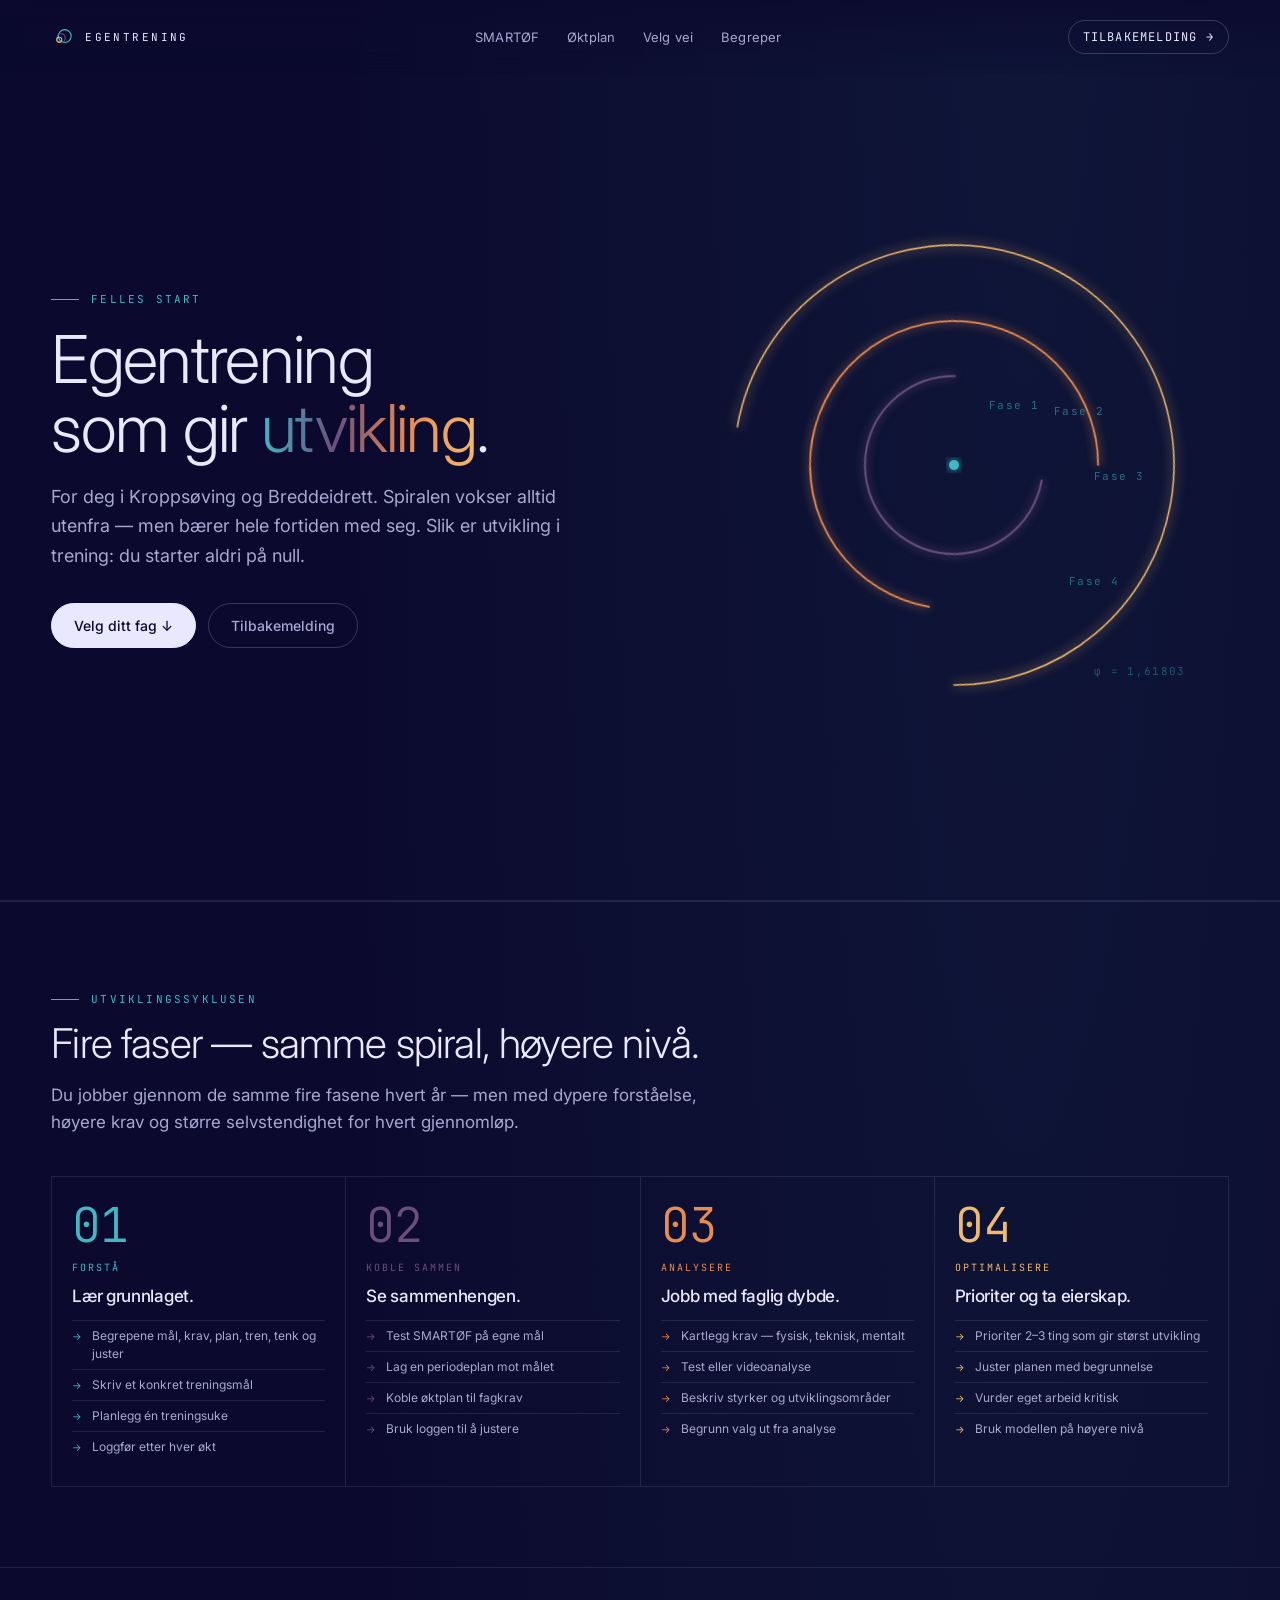
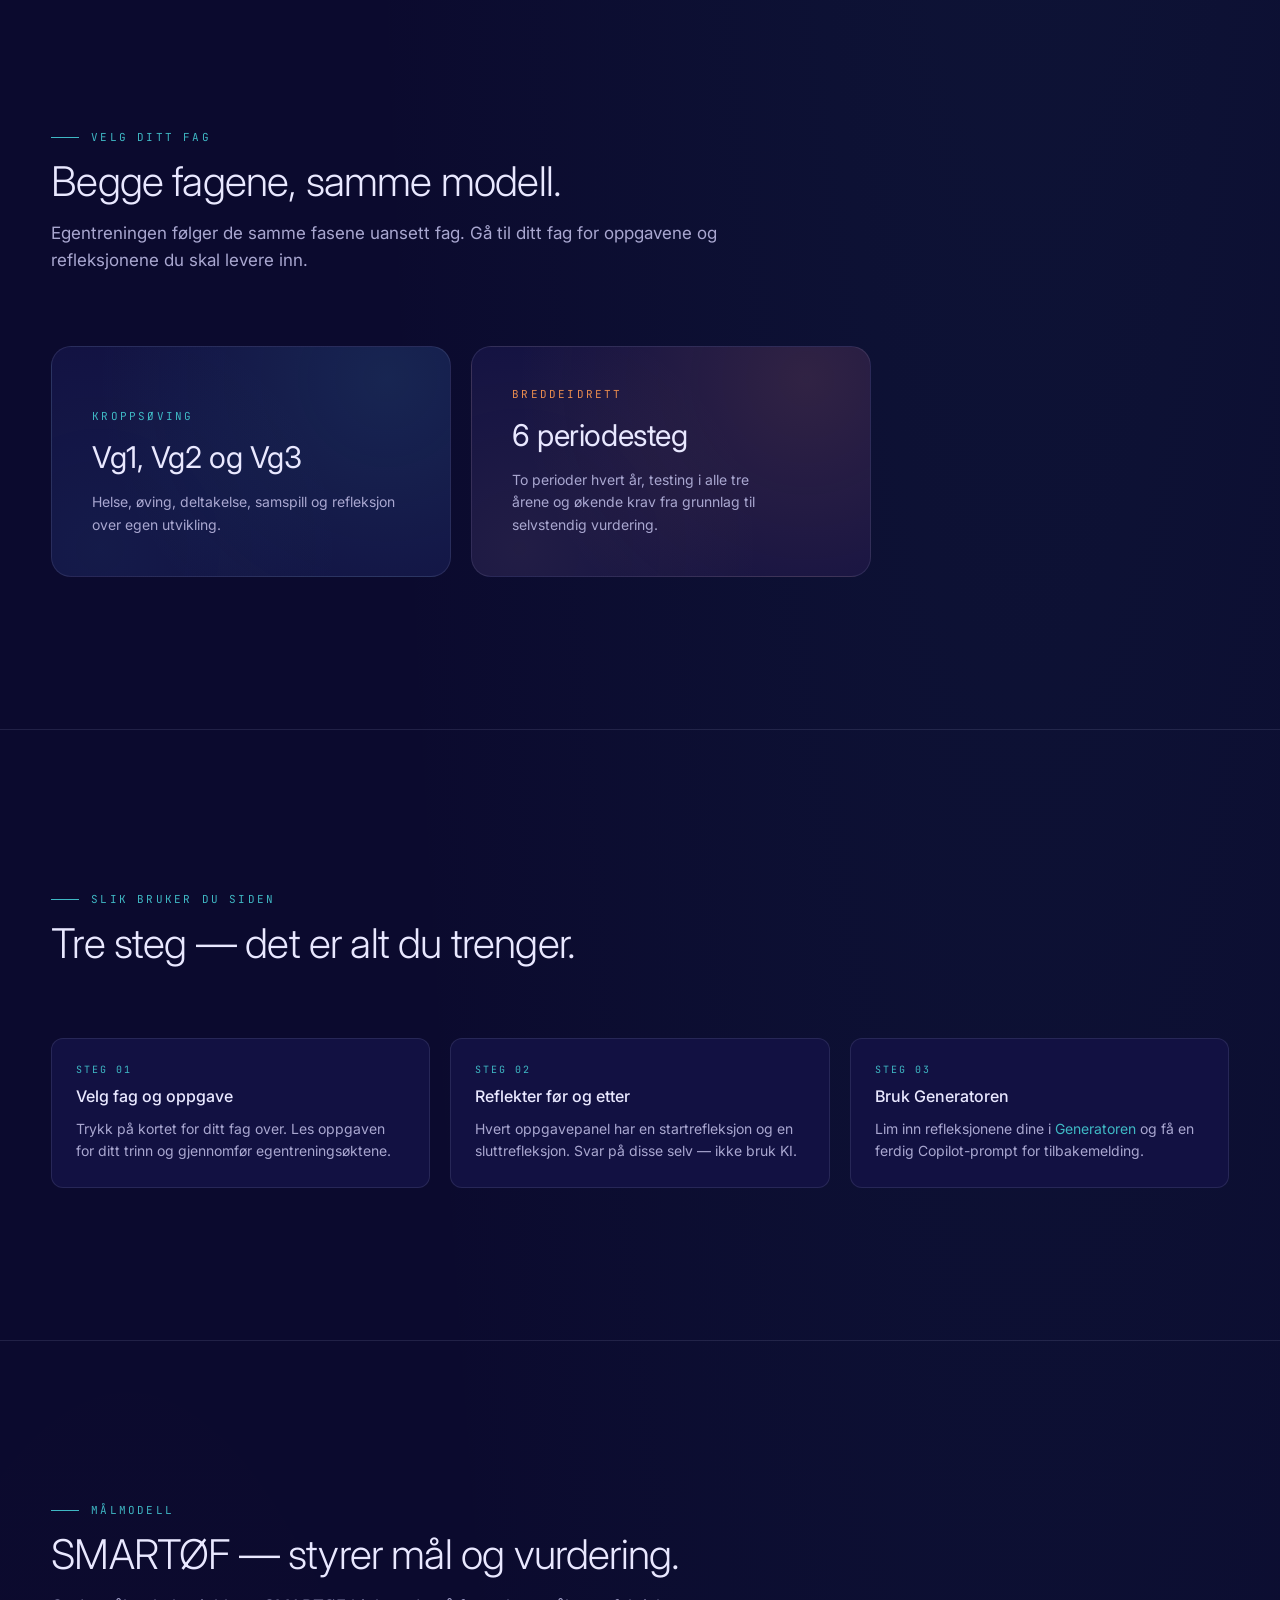
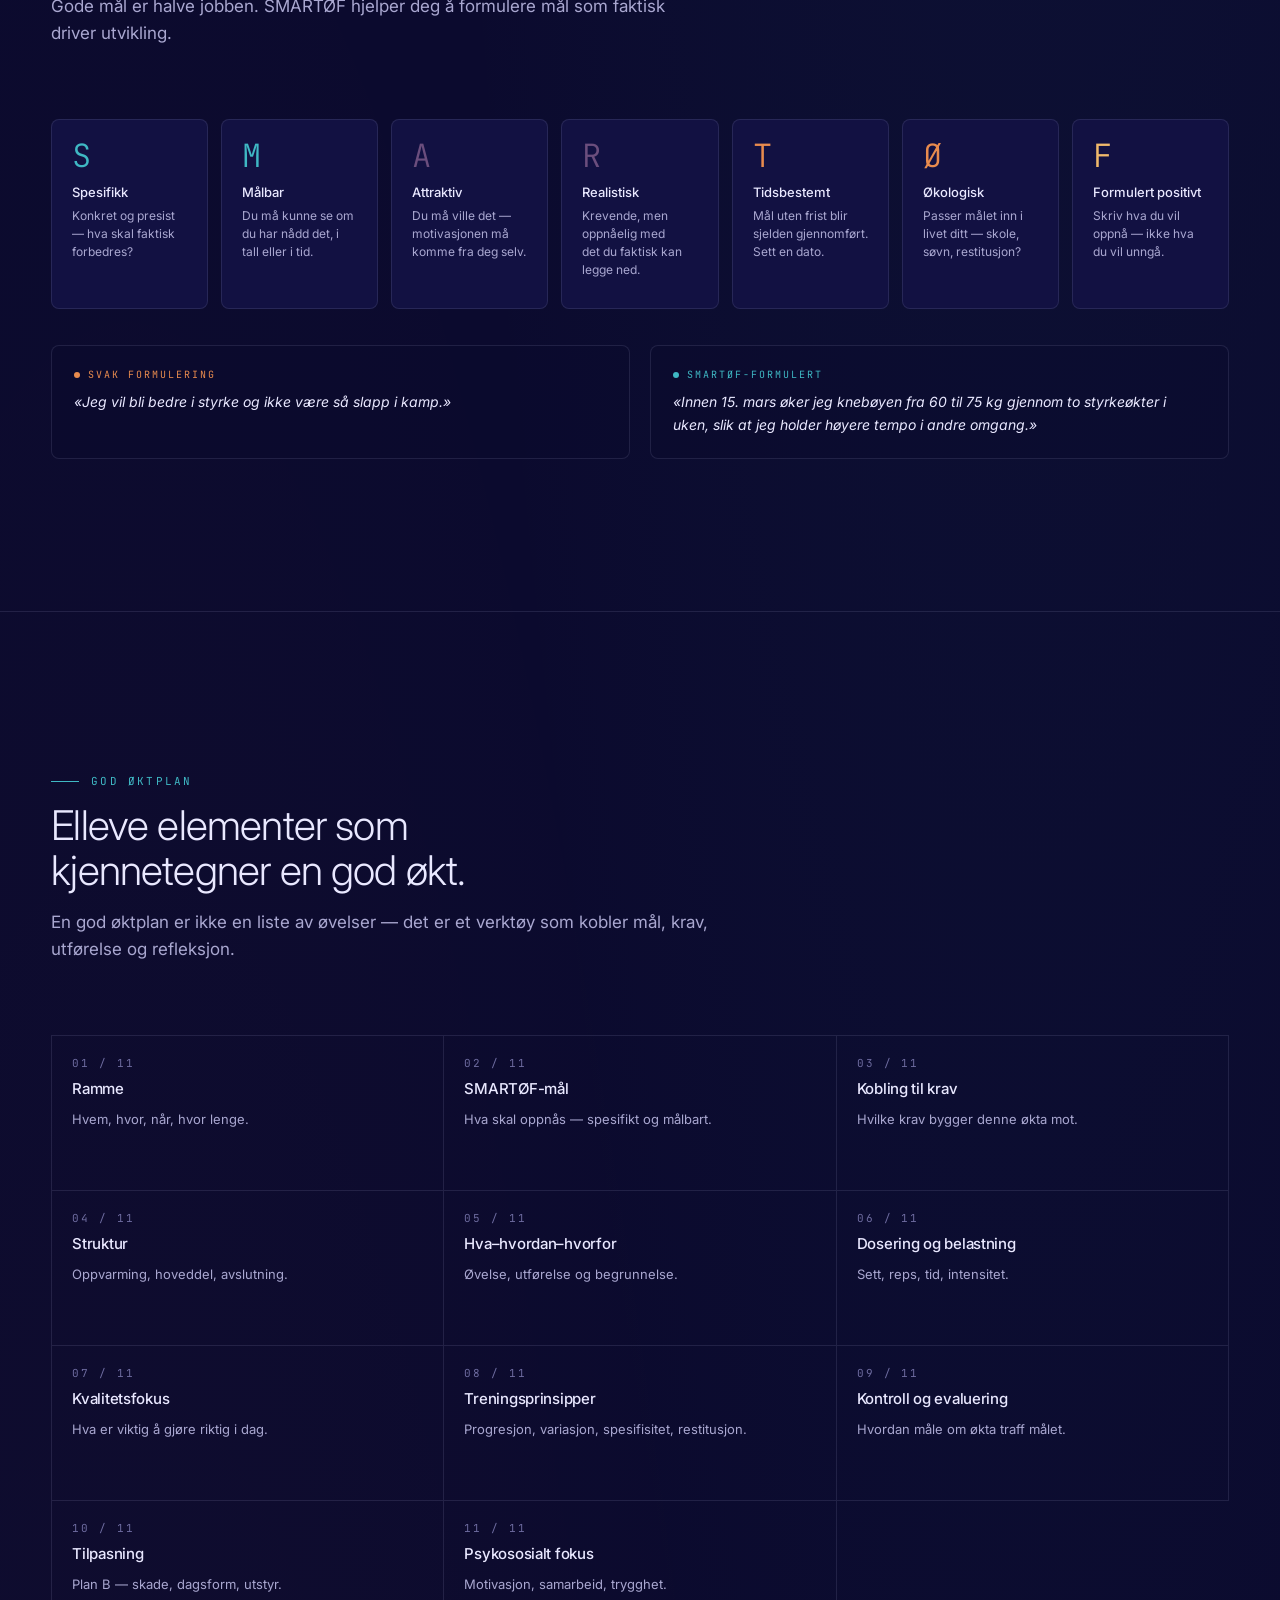
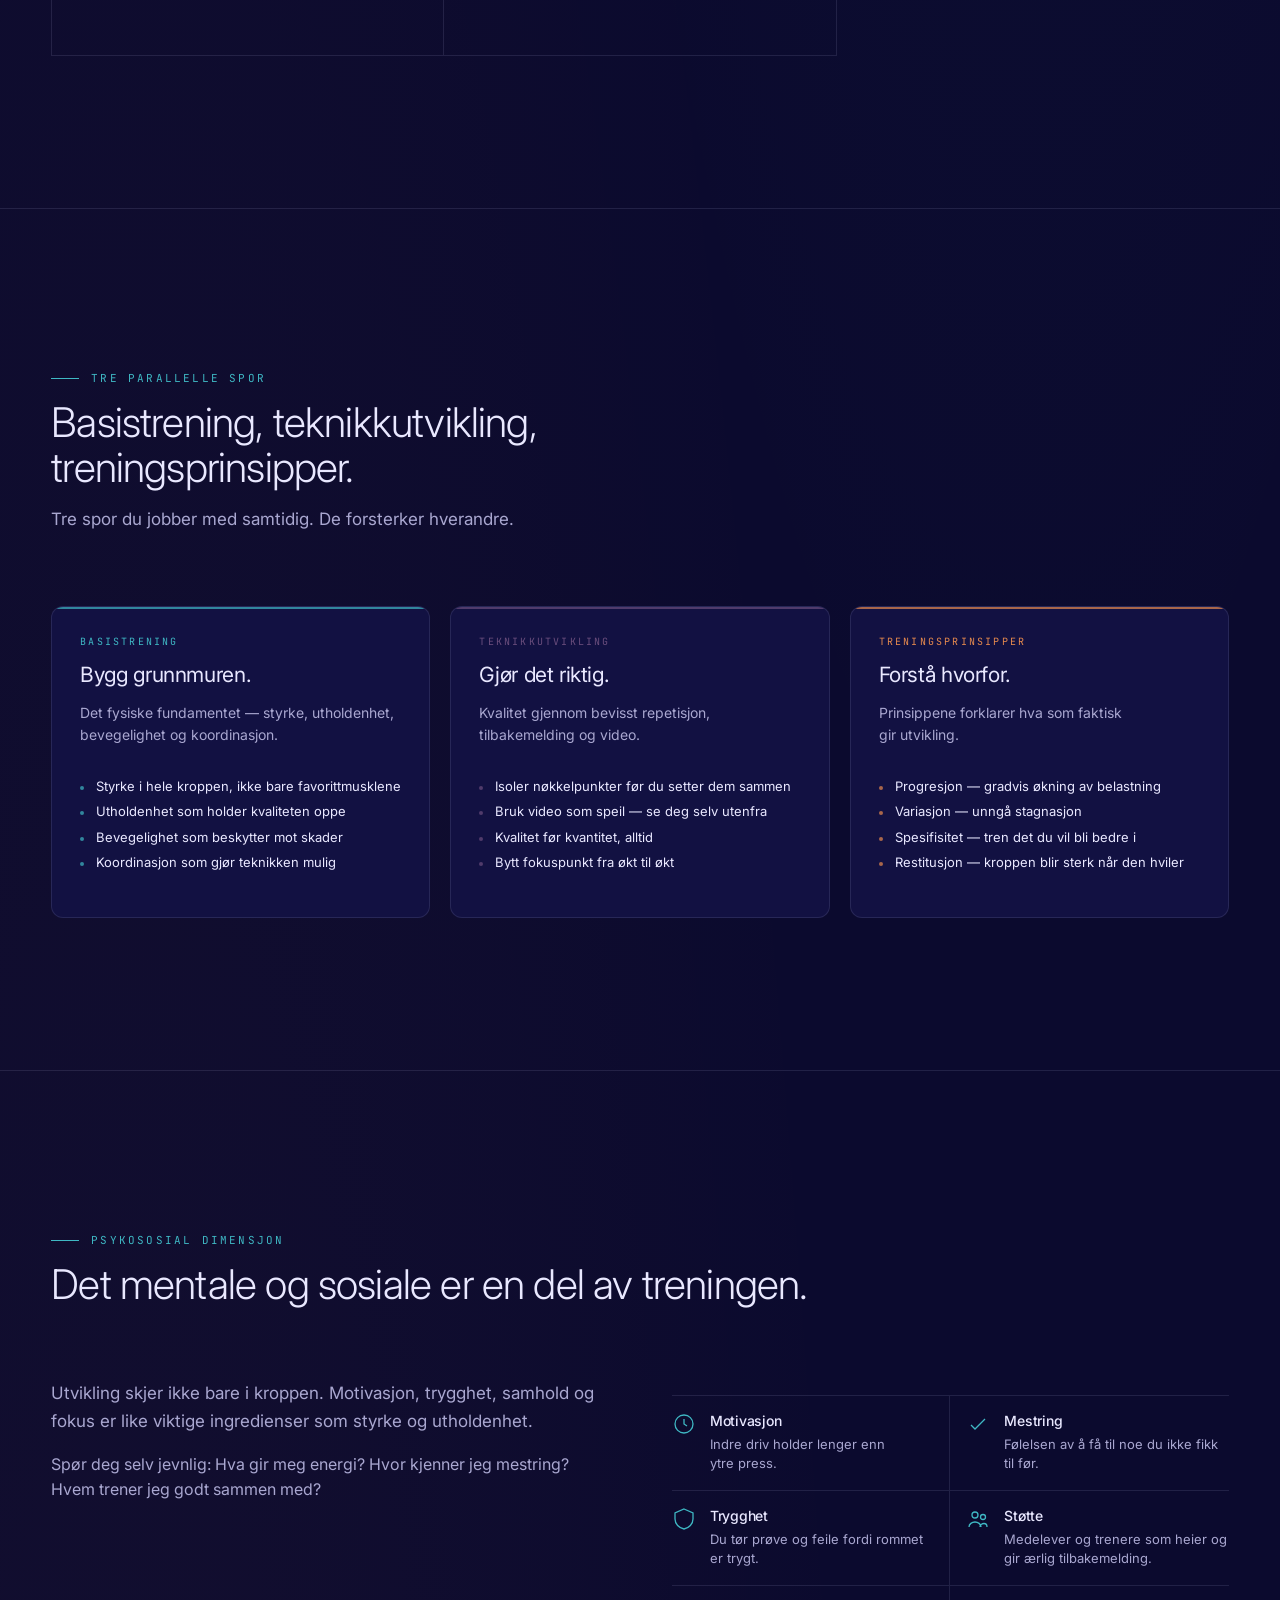
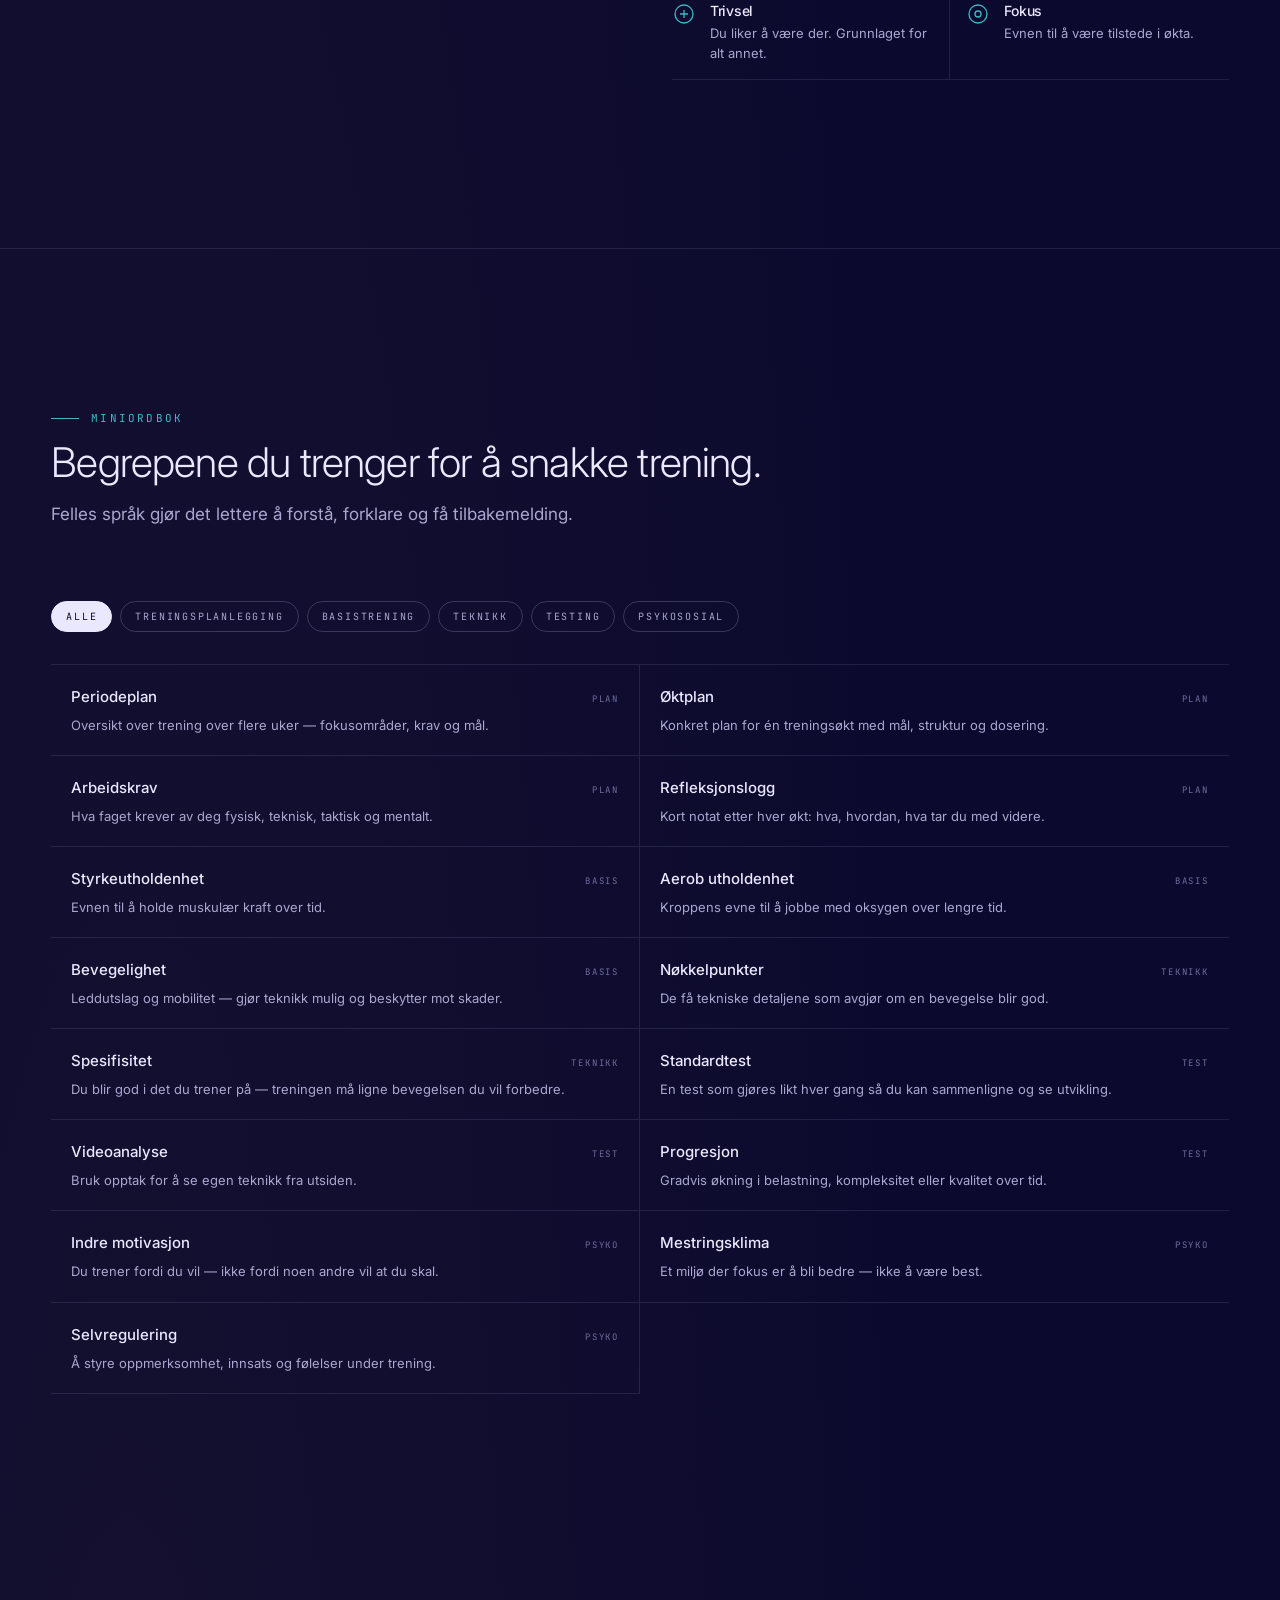
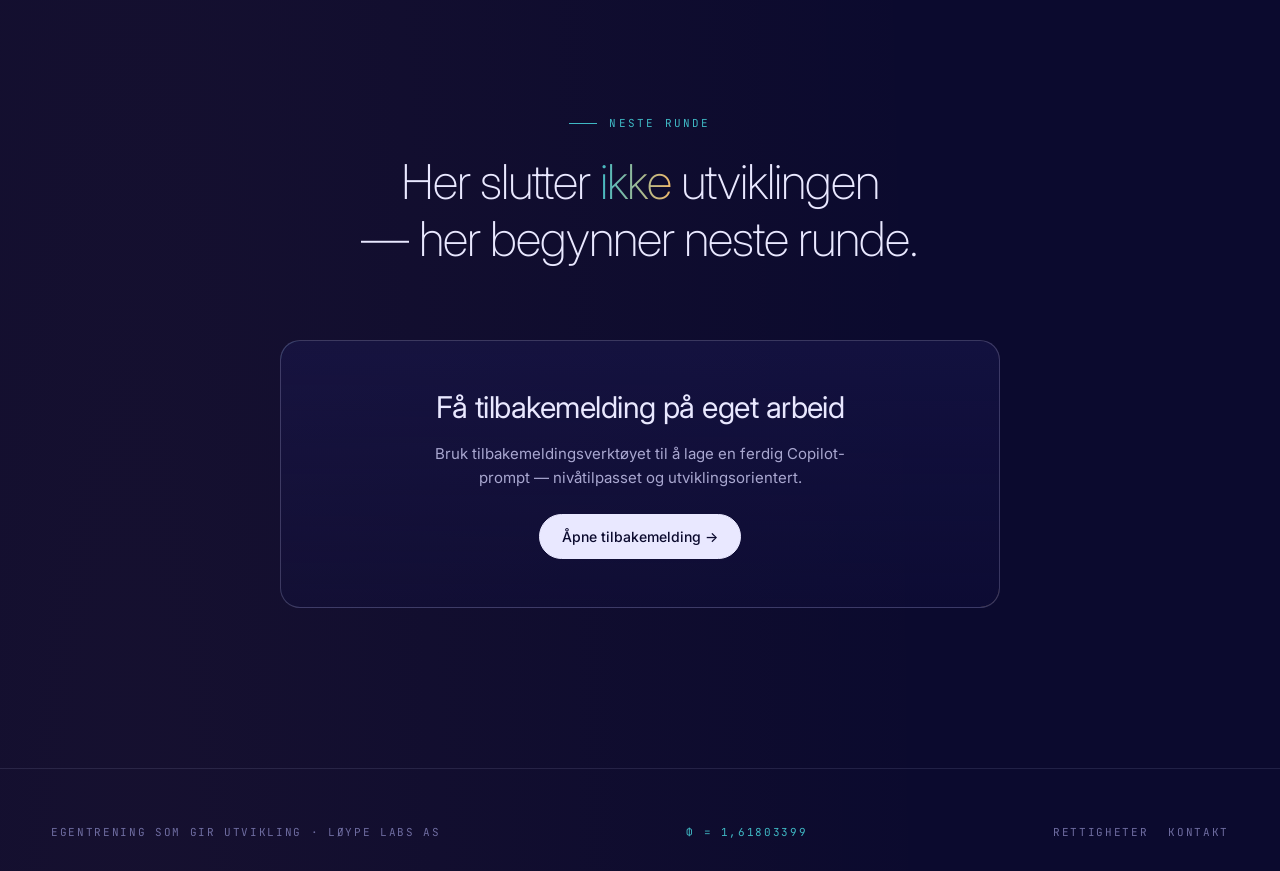
==== commit 7d1c0868: "Fix CSS caching: add ?v=2 cache-buster to all stylesheet links Forces browsers to fetch new CSS afte" ====
--- a/index.html
+++ b/index.html
@@ -8,7 +8,7 @@
 <link rel="preconnect" href="https://fonts.googleapis.com">
 <link rel="preconnect" href="https://fonts.gstatic.com" crossorigin>
 <link href="https://fonts.googleapis.com/css2?family=Inter:wght@300;400;500&family=JetBrains+Mono:wght@300;400;500&display=swap" rel="stylesheet">
-<link rel="stylesheet" href="styles/main.css">
+<link rel="stylesheet" href="styles/main.css?v=2">
 <style>
 /* ========== HERO ========== */
 .hero {
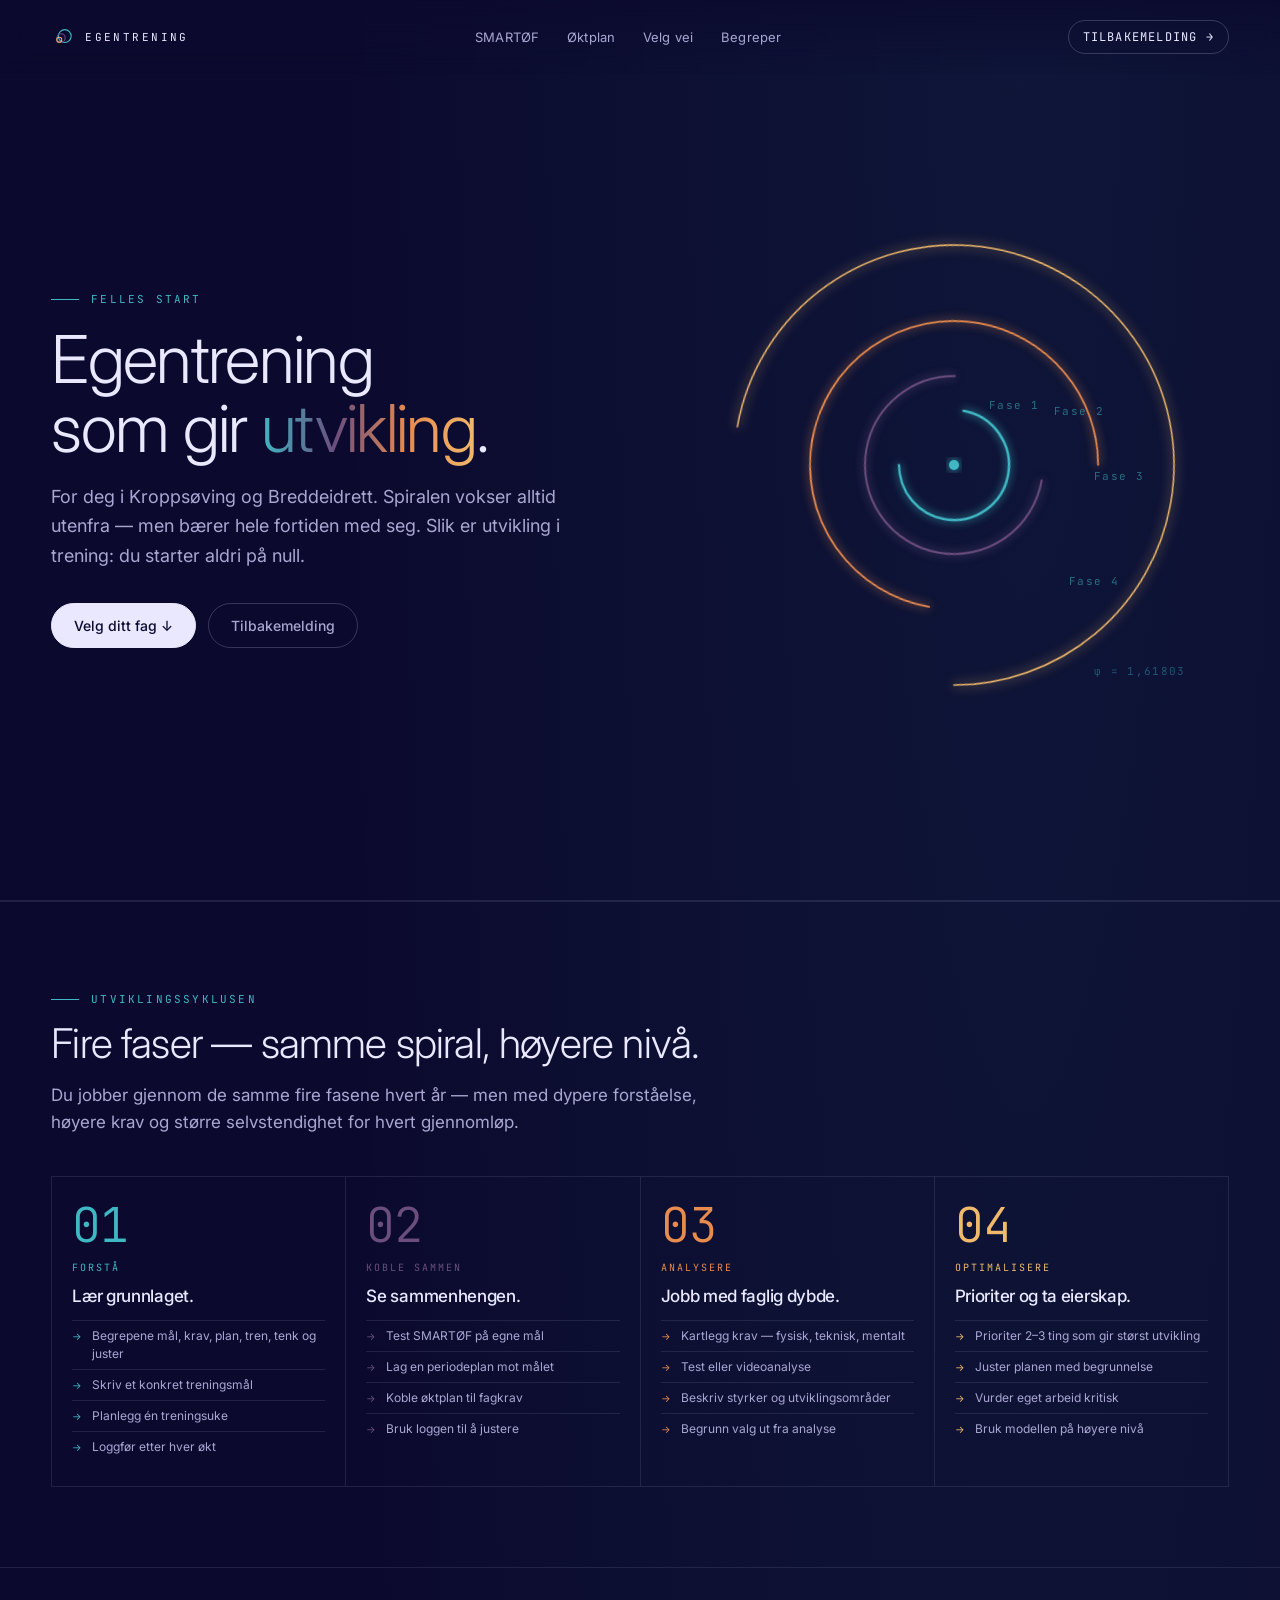
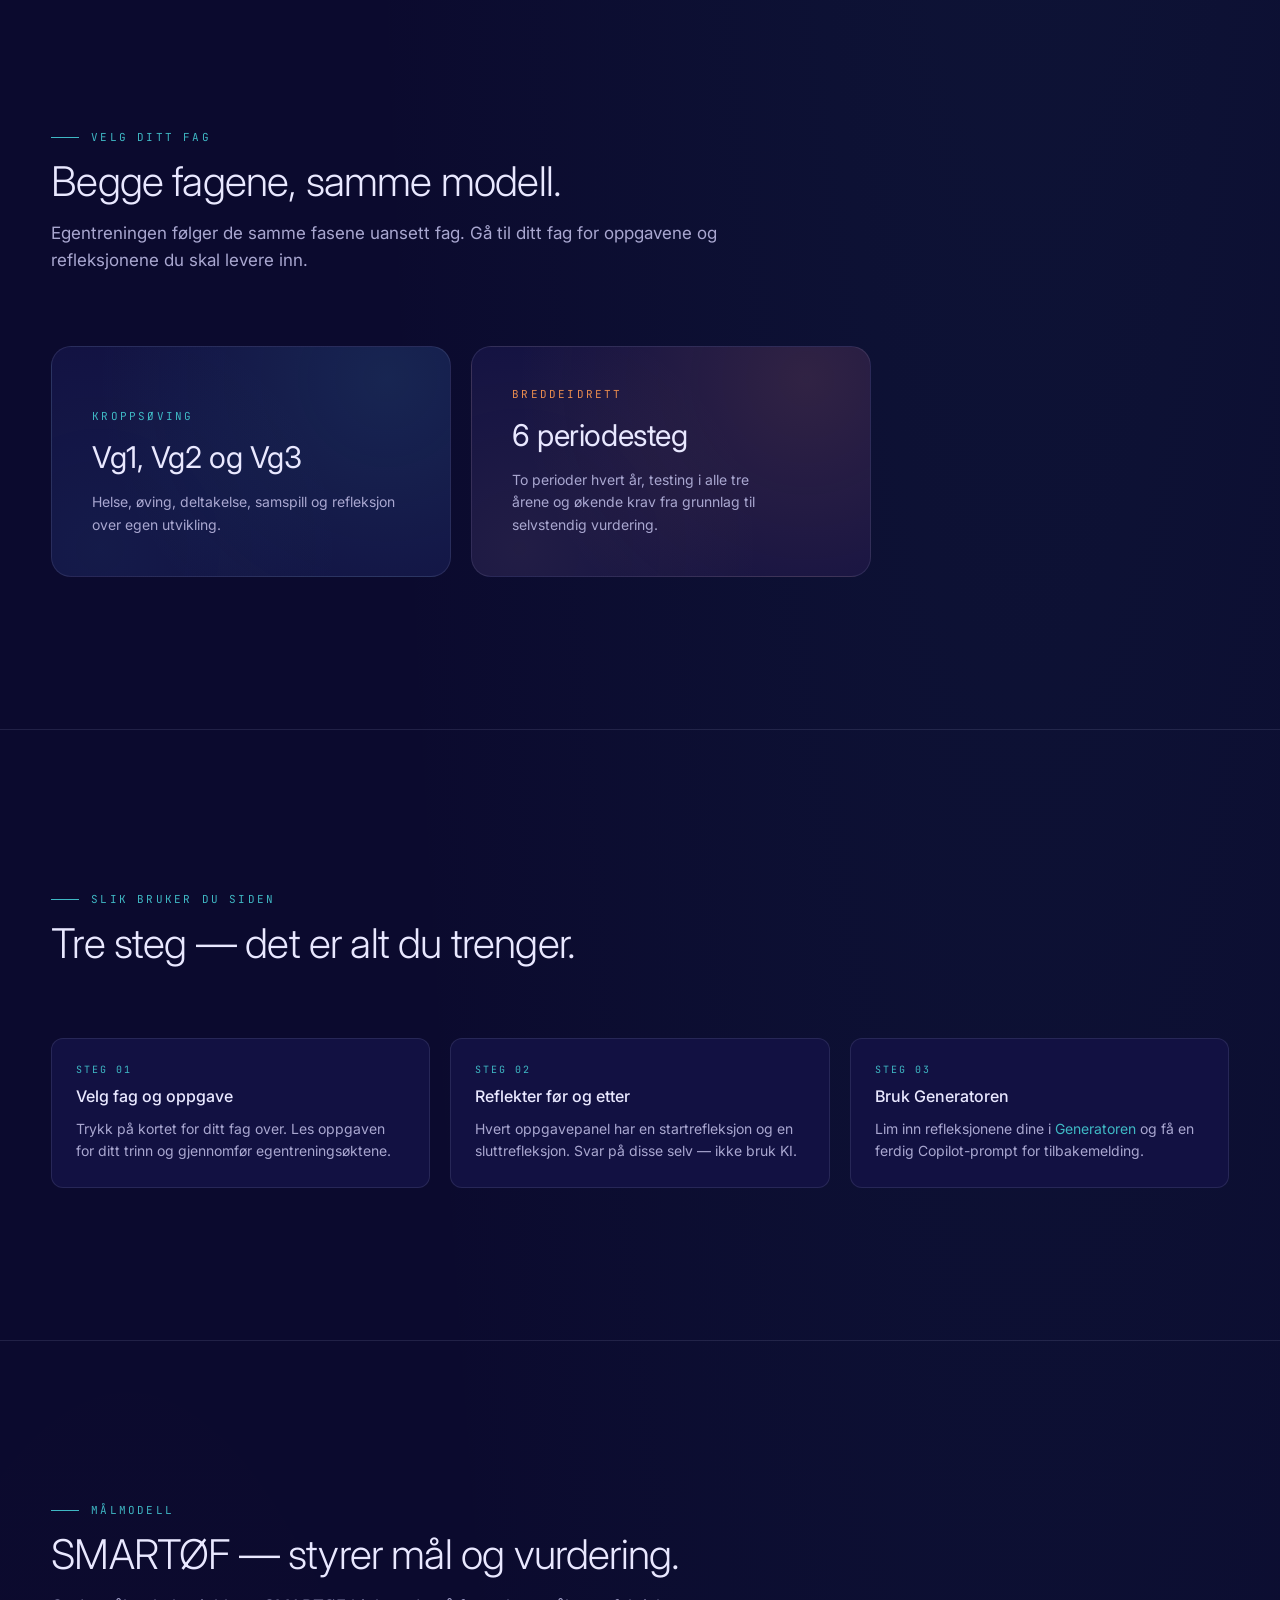
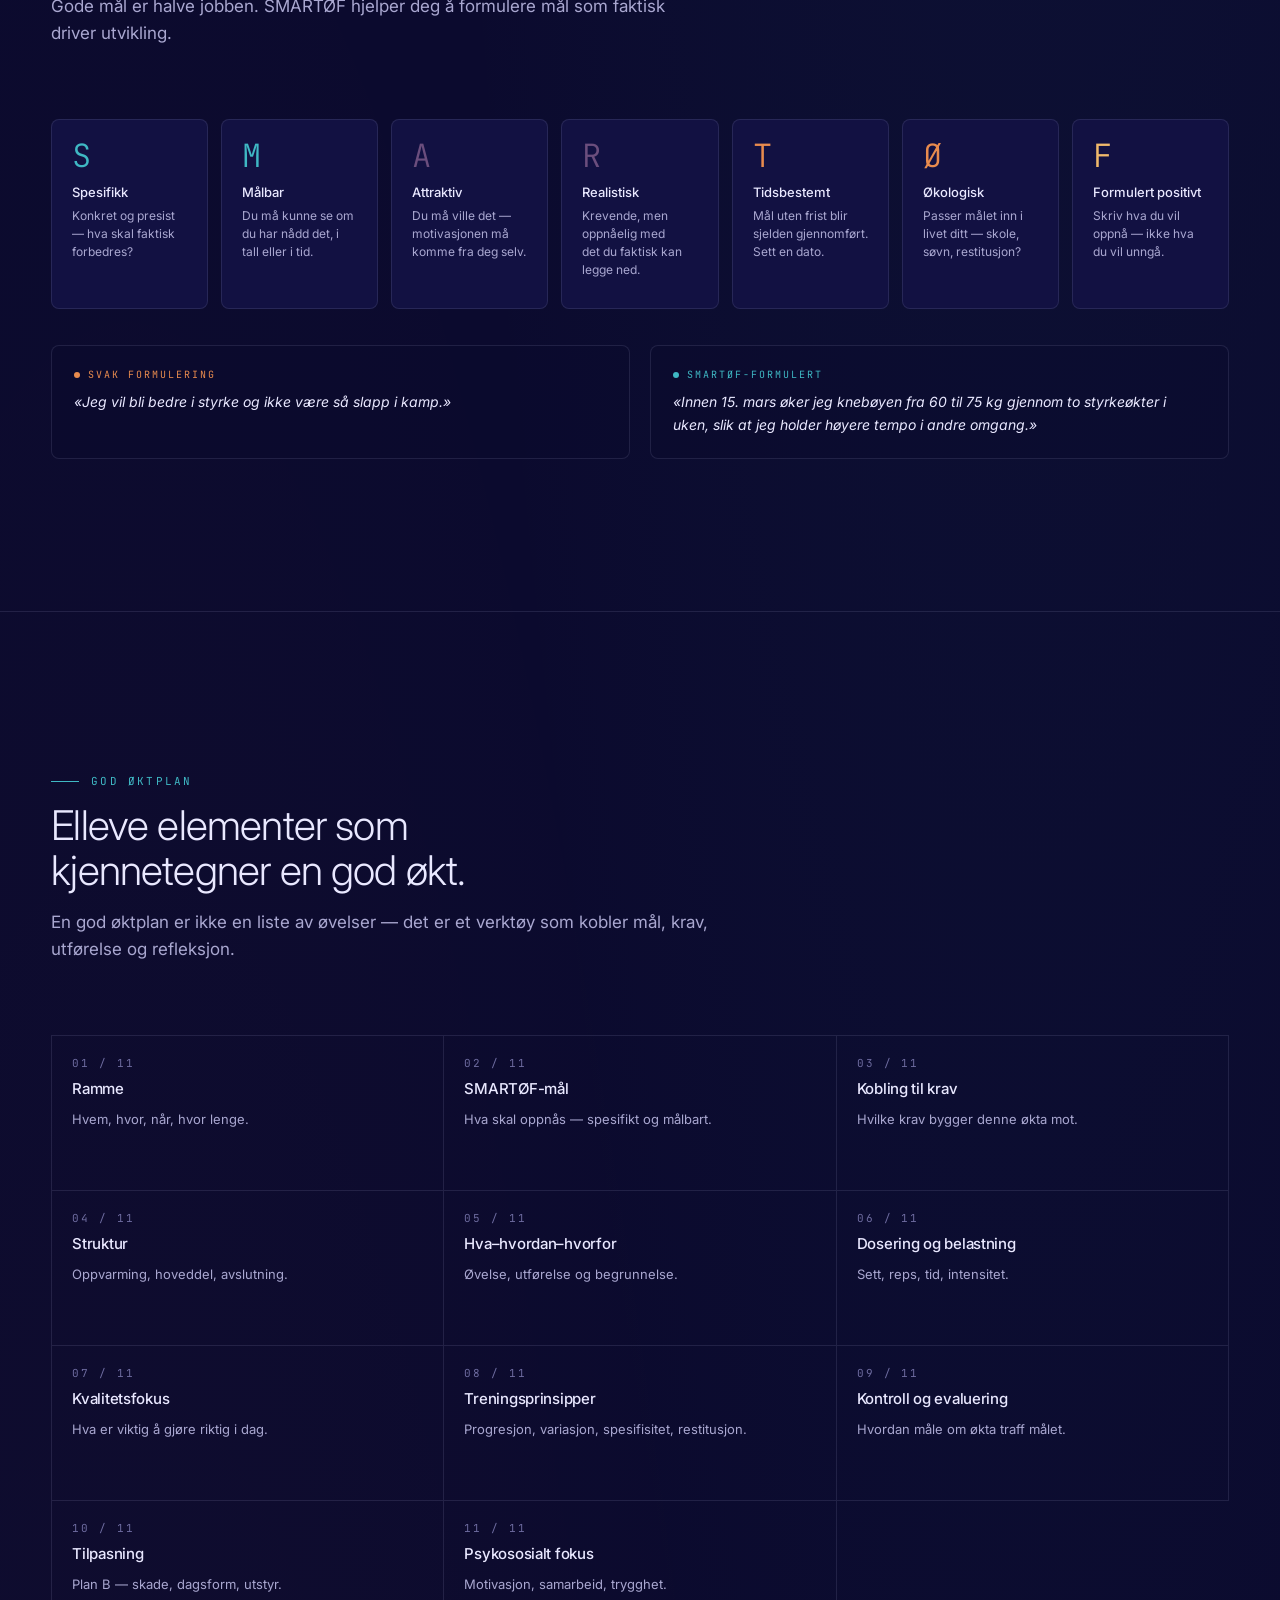
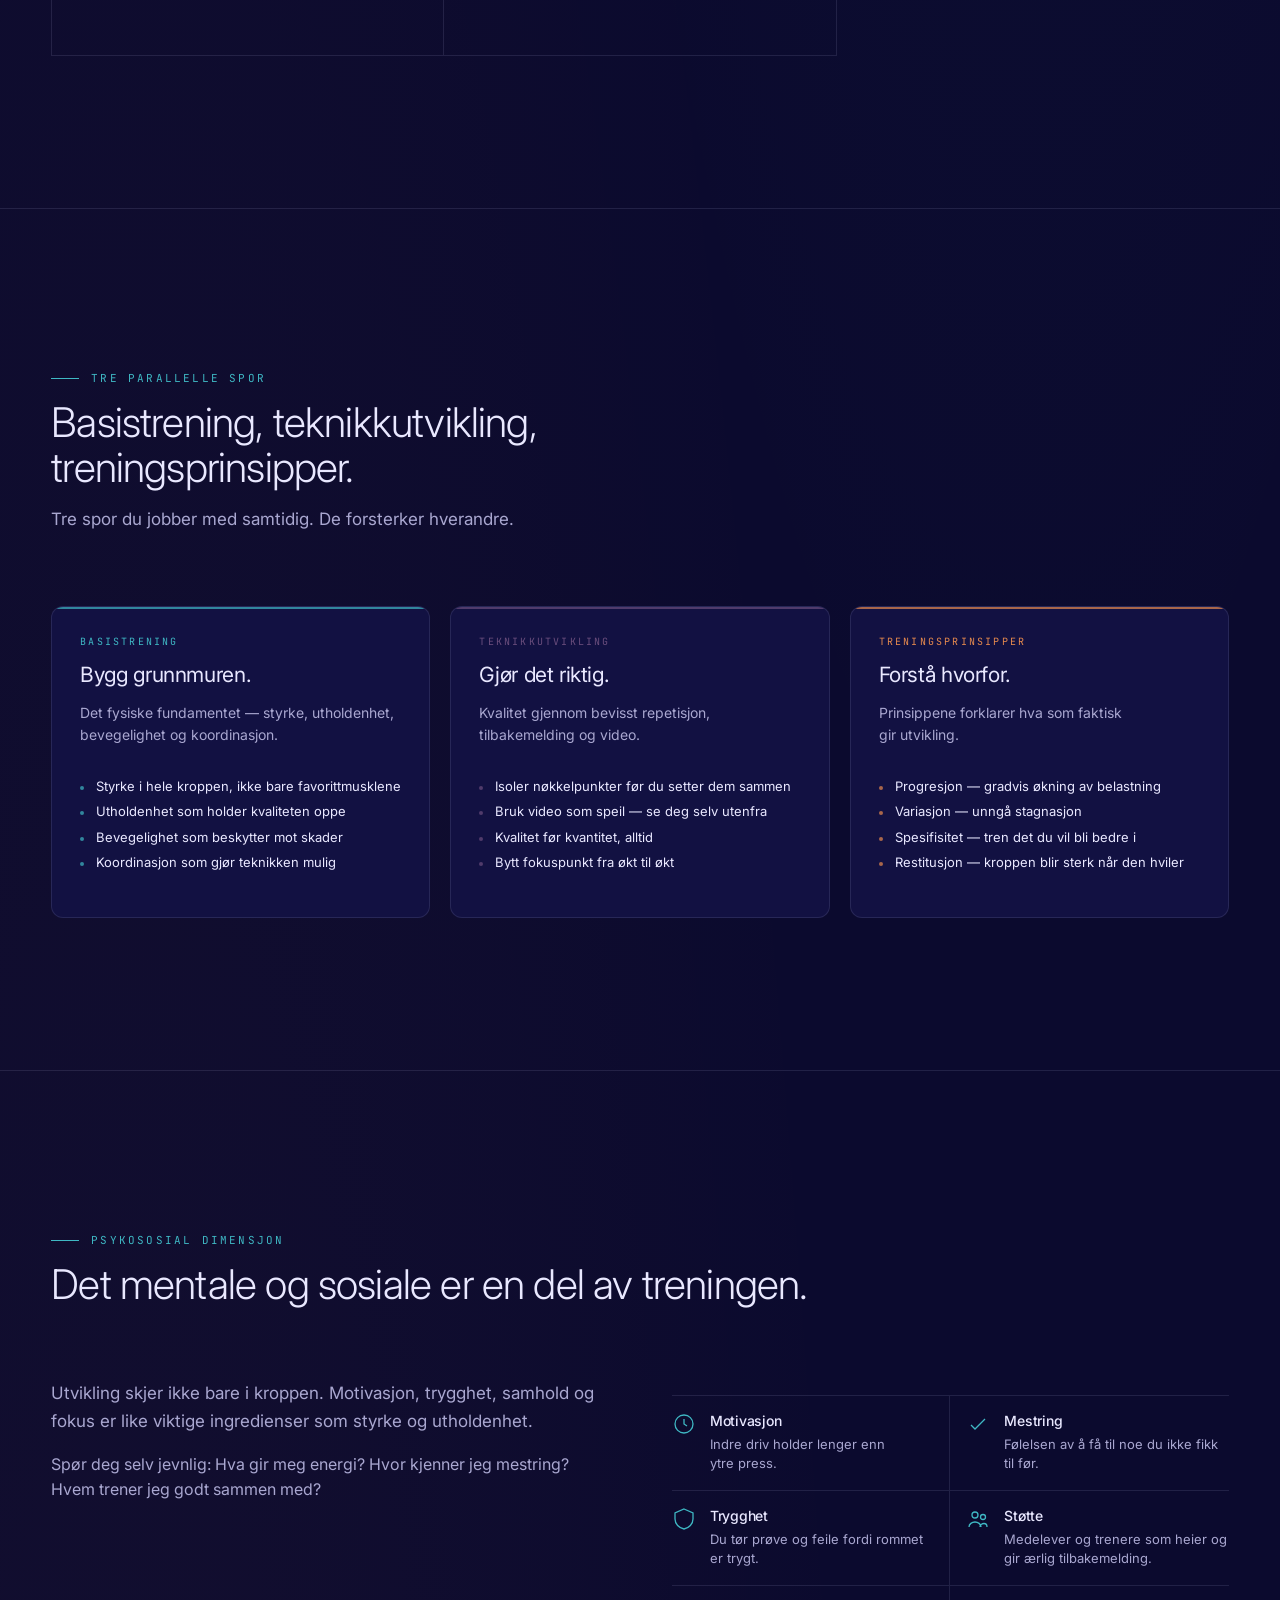
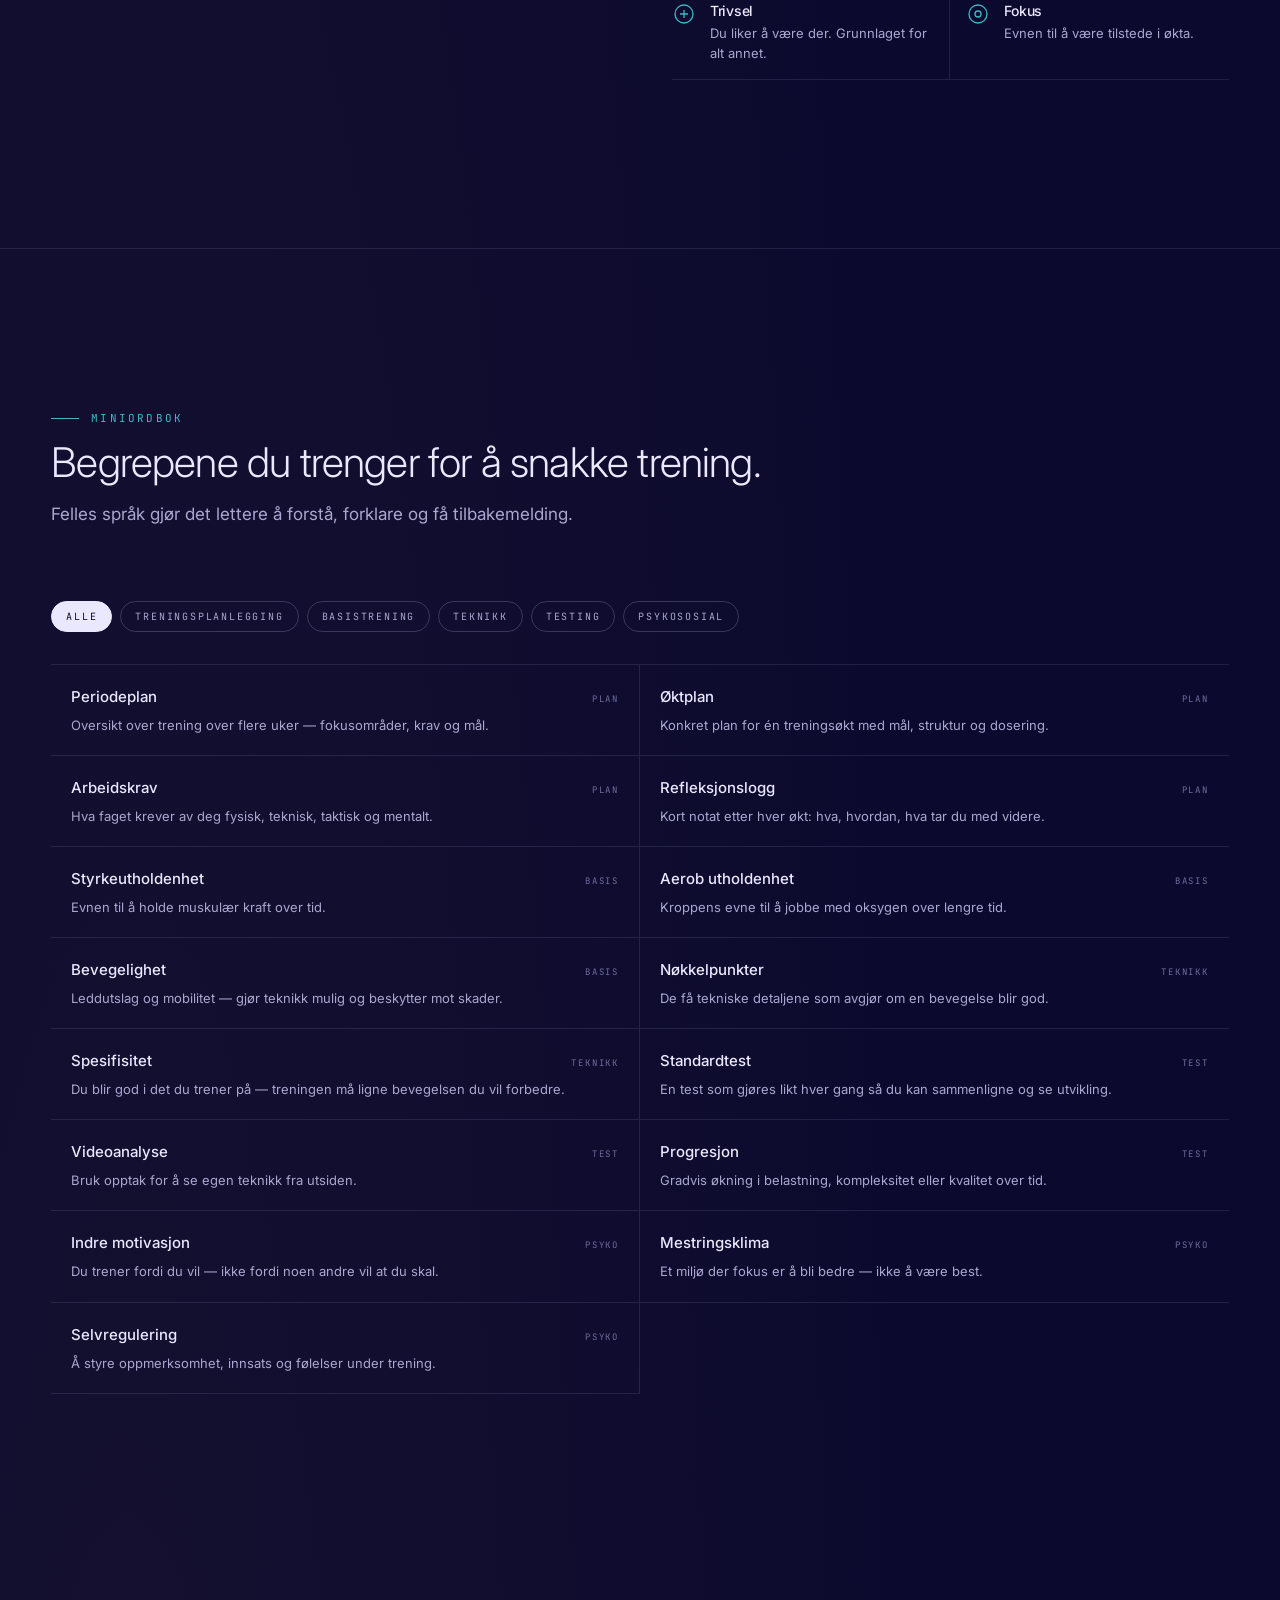
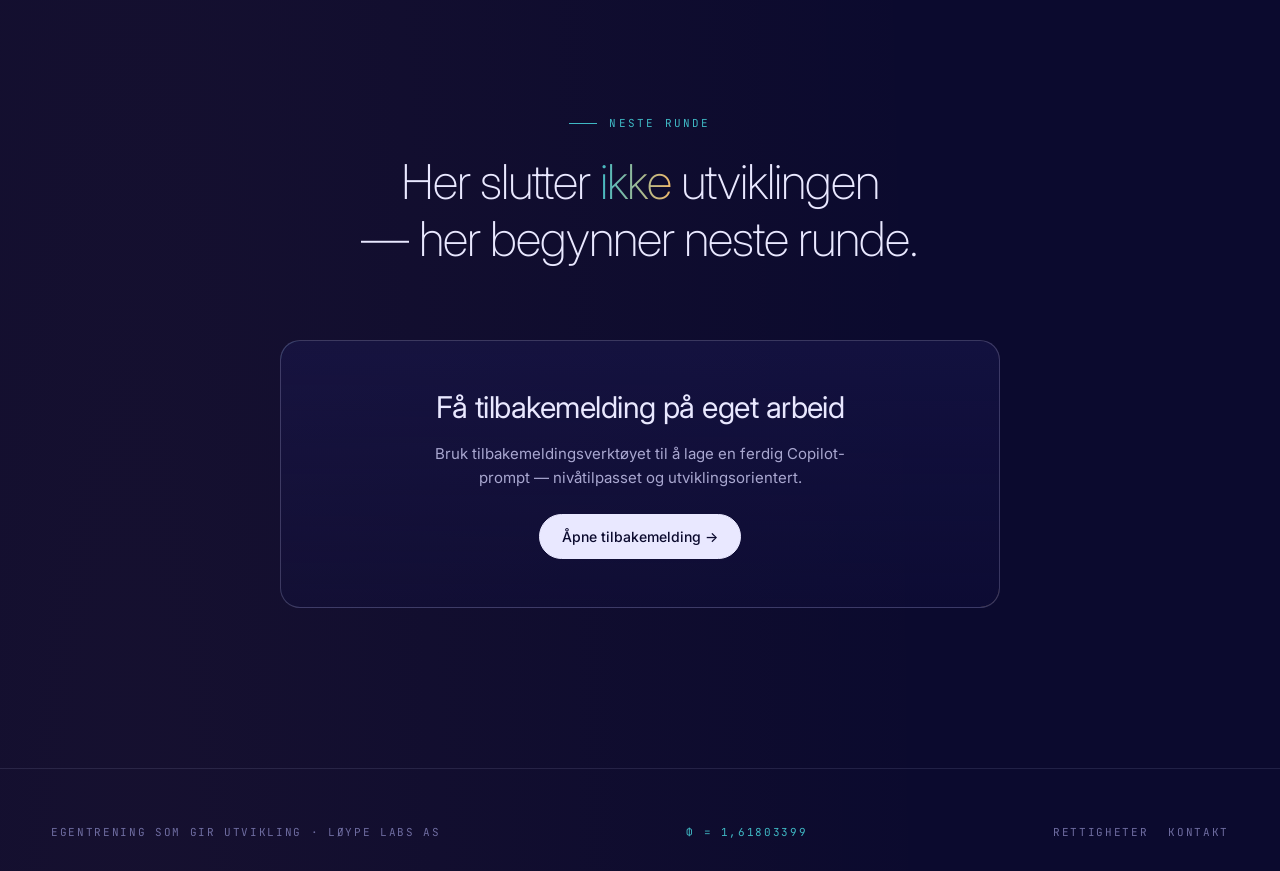
==== commit f864d652: "Add mobile bottom nav, fix selector card overflow, expand begreper with 10 breddeidrett terms - Add " ====
--- a/index.html
+++ b/index.html
@@ -621,5 +621,25 @@
 
 })();
 </script>
+
+<nav class="bottom-nav" aria-label="Hurtignavigasjon">
+  <a href="index.html" class="is-current">
+    <svg viewBox="0 0 24 24" stroke-width="1.5" stroke-linecap="round" stroke-linejoin="round"><path d="M3 12L12 3l9 9M5 10v9a1 1 0 001 1h4v-5h4v5h4a1 1 0 001-1v-9"/></svg>
+    Hjem
+  </a>
+  <a href="kroppsoving.html">
+    <svg viewBox="0 0 24 24" stroke-width="1.5" stroke-linecap="round" stroke-linejoin="round"><circle cx="12" cy="5" r="1.5"/><path d="M12 7v5l-2 4m2-4 2 4m-5-5.5H7m10 0h-2"/></svg>
+    Kroppsøving
+  </a>
+  <a href="breddeidrett.html">
+    <svg viewBox="0 0 24 24" stroke-width="1.5" stroke-linecap="round" stroke-linejoin="round"><path d="M6 9H4.5a2.5 2.5 0 010-5H6m12 0h1.5a2.5 2.5 0 010 5H18M6 4h12v7a6 6 0 01-12 0V4zm6 13v3m-3 0h6"/></svg>
+    Breddeidrett
+  </a>
+  <a href="generator.html">
+    <svg viewBox="0 0 24 24" stroke-width="1.5" stroke-linecap="round" stroke-linejoin="round"><path d="M9.813 15.904L9 18.75l-.813-2.846a4.5 4.5 0 00-3.09-3.09L2.25 12l2.846-.813a4.5 4.5 0 003.09-3.09L9 5.25l.813 2.846a4.5 4.5 0 003.09 3.09L15.75 12l-2.846.813a4.5 4.5 0 00-3.09 3.09zM18.259 8.715L18 9.75l-.259-1.035a3.375 3.375 0 00-2.455-2.456L14.25 6l1.036-.259a3.375 3.375 0 002.455-2.456L18 2.25l.259 1.035a3.375 3.375 0 002.456 2.456L21.75 6l-1.035.259a3.375 3.375 0 00-2.456 2.456z"/></svg>
+    Generator
+  </a>
+</nav>
+
 </body>
 </html>
--- a/styles/main.css
+++ b/styles/main.css
@@ -793,3 +793,65 @@
 /* Fade-in utility */
 .fade-up { opacity: 0; transform: translateY(24px); transition: opacity .8s var(--ease-out), transform .8s var(--ease-out); }
 .fade-up.in { opacity: 1; transform: none; }
+
+/* Selector grids — responsive, replaces inline styles */
+.selector-grid-4 {
+  display: grid;
+  grid-template-columns: repeat(4, minmax(0, 1fr));
+  gap: var(--sp-4);
+  max-width: 1100px;
+  margin: 0 auto;
+}
+.selector-grid-3 {
+  display: grid;
+  grid-template-columns: repeat(3, minmax(0, 1fr));
+  gap: var(--sp-4);
+  max-width: 860px;
+  margin: 0 auto;
+}
+@media(max-width:780px) {
+  .selector-grid-4 { grid-template-columns: repeat(2, 1fr); }
+  .selector-grid-3 { grid-template-columns: repeat(3, 1fr); }
+}
+@media(max-width:480px) {
+  .selector-grid-4 { grid-template-columns: 1fr 1fr; }
+  .selector-grid-3 { grid-template-columns: 1fr 1fr 1fr; }
+  .path-card { padding: 14px 10px; }
+  .path-card h3 { font-size: 13px; }
+  .path-card p  { font-size: 11px; }
+}
+
+/* Fixed bottom navigation — mobile only */
+.bottom-nav {
+  display: none;
+}
+@media(max-width:780px) {
+  .bottom-nav {
+    display: flex;
+    position: fixed;
+    bottom: 0; left: 0; right: 0;
+    background: var(--bg-soft);
+    border-top: 1px solid var(--line-strong);
+    z-index: 200;
+    padding-bottom: env(safe-area-inset-bottom, 0);
+  }
+  .bottom-nav a {
+    flex: 1;
+    display: flex;
+    flex-direction: column;
+    align-items: center;
+    gap: 3px;
+    padding: 10px 4px 8px;
+    color: var(--ink-muted);
+    text-decoration: none;
+    font: 500 10px/1 var(--font);
+    letter-spacing: .02em;
+    text-transform: uppercase;
+    transition: color .2s var(--ease);
+  }
+  .bottom-nav a svg { width: 20px; height: 20px; stroke: currentColor; fill: none; }
+  .bottom-nav a:hover { color: var(--ink); }
+  .bottom-nav a.is-current { color: var(--cyan); }
+  /* push page content above bottom nav */
+  body { padding-bottom: calc(60px + env(safe-area-inset-bottom, 0)); }
+}
